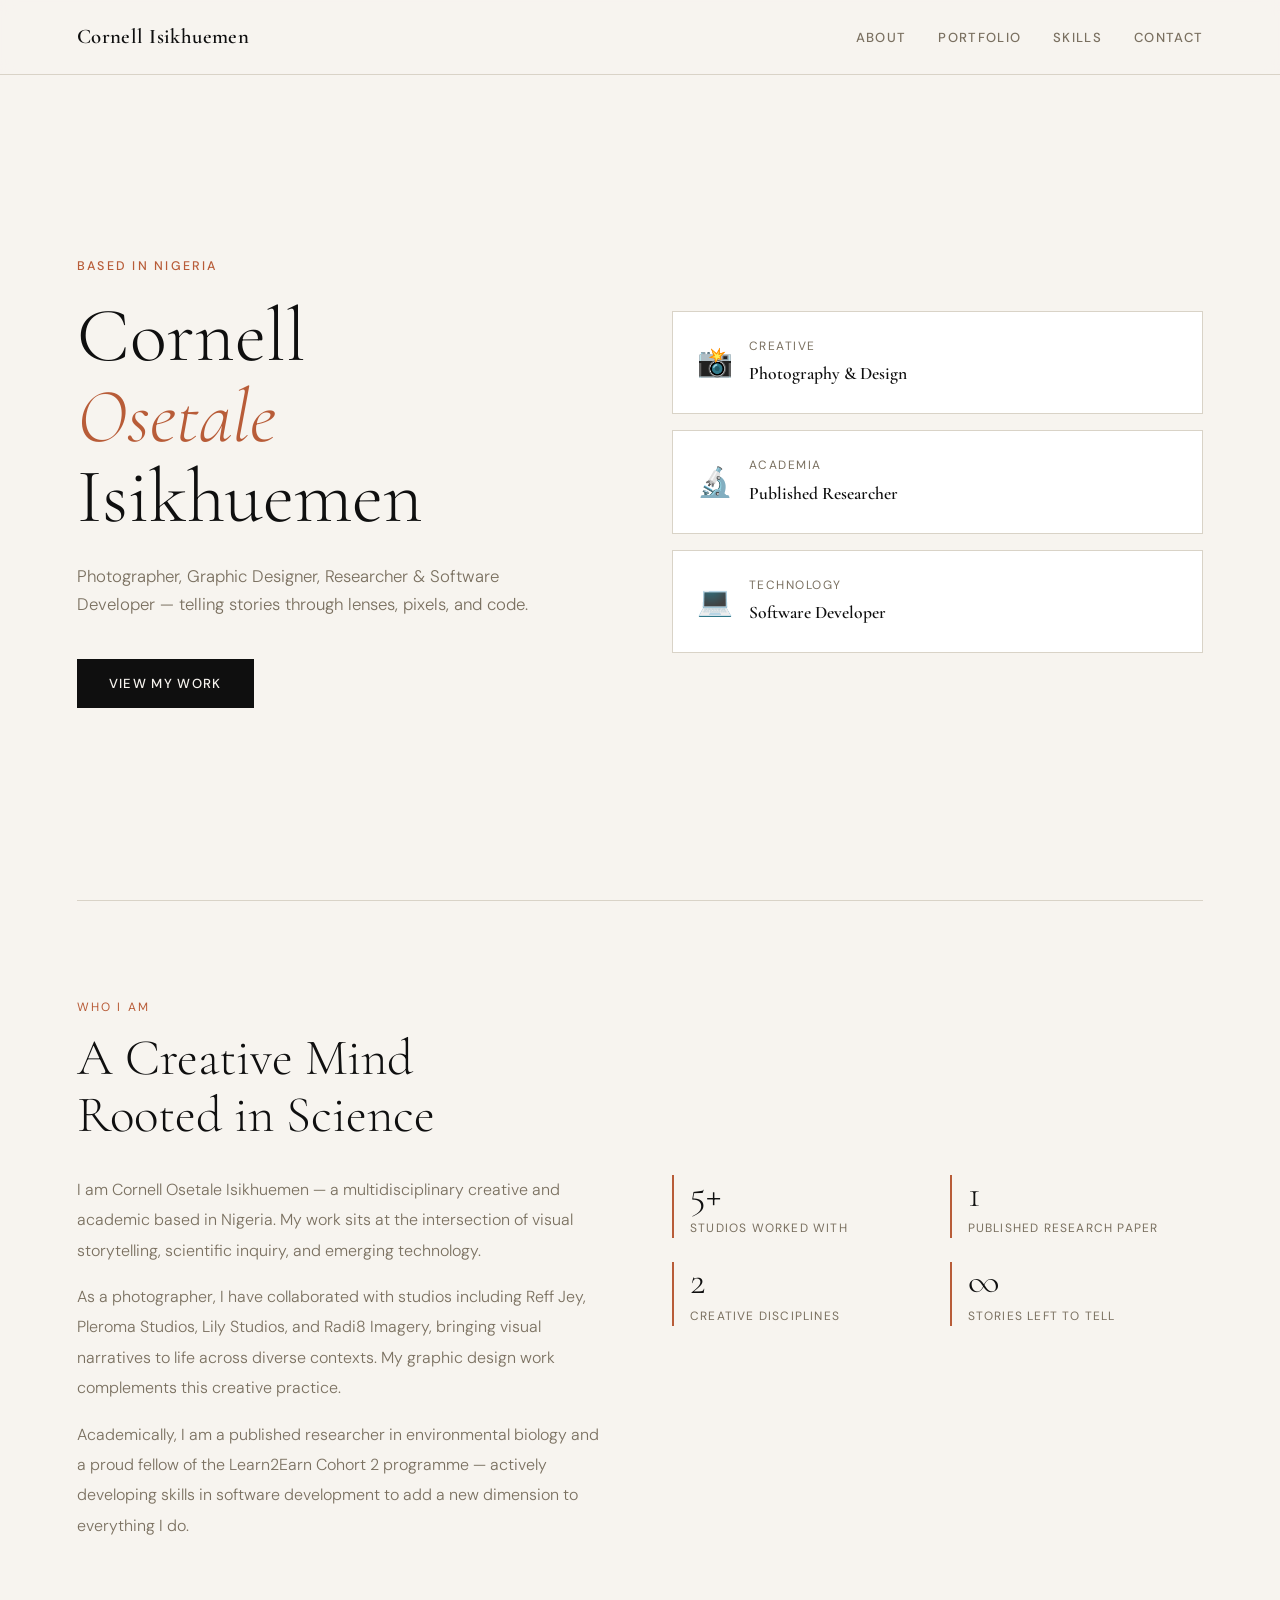
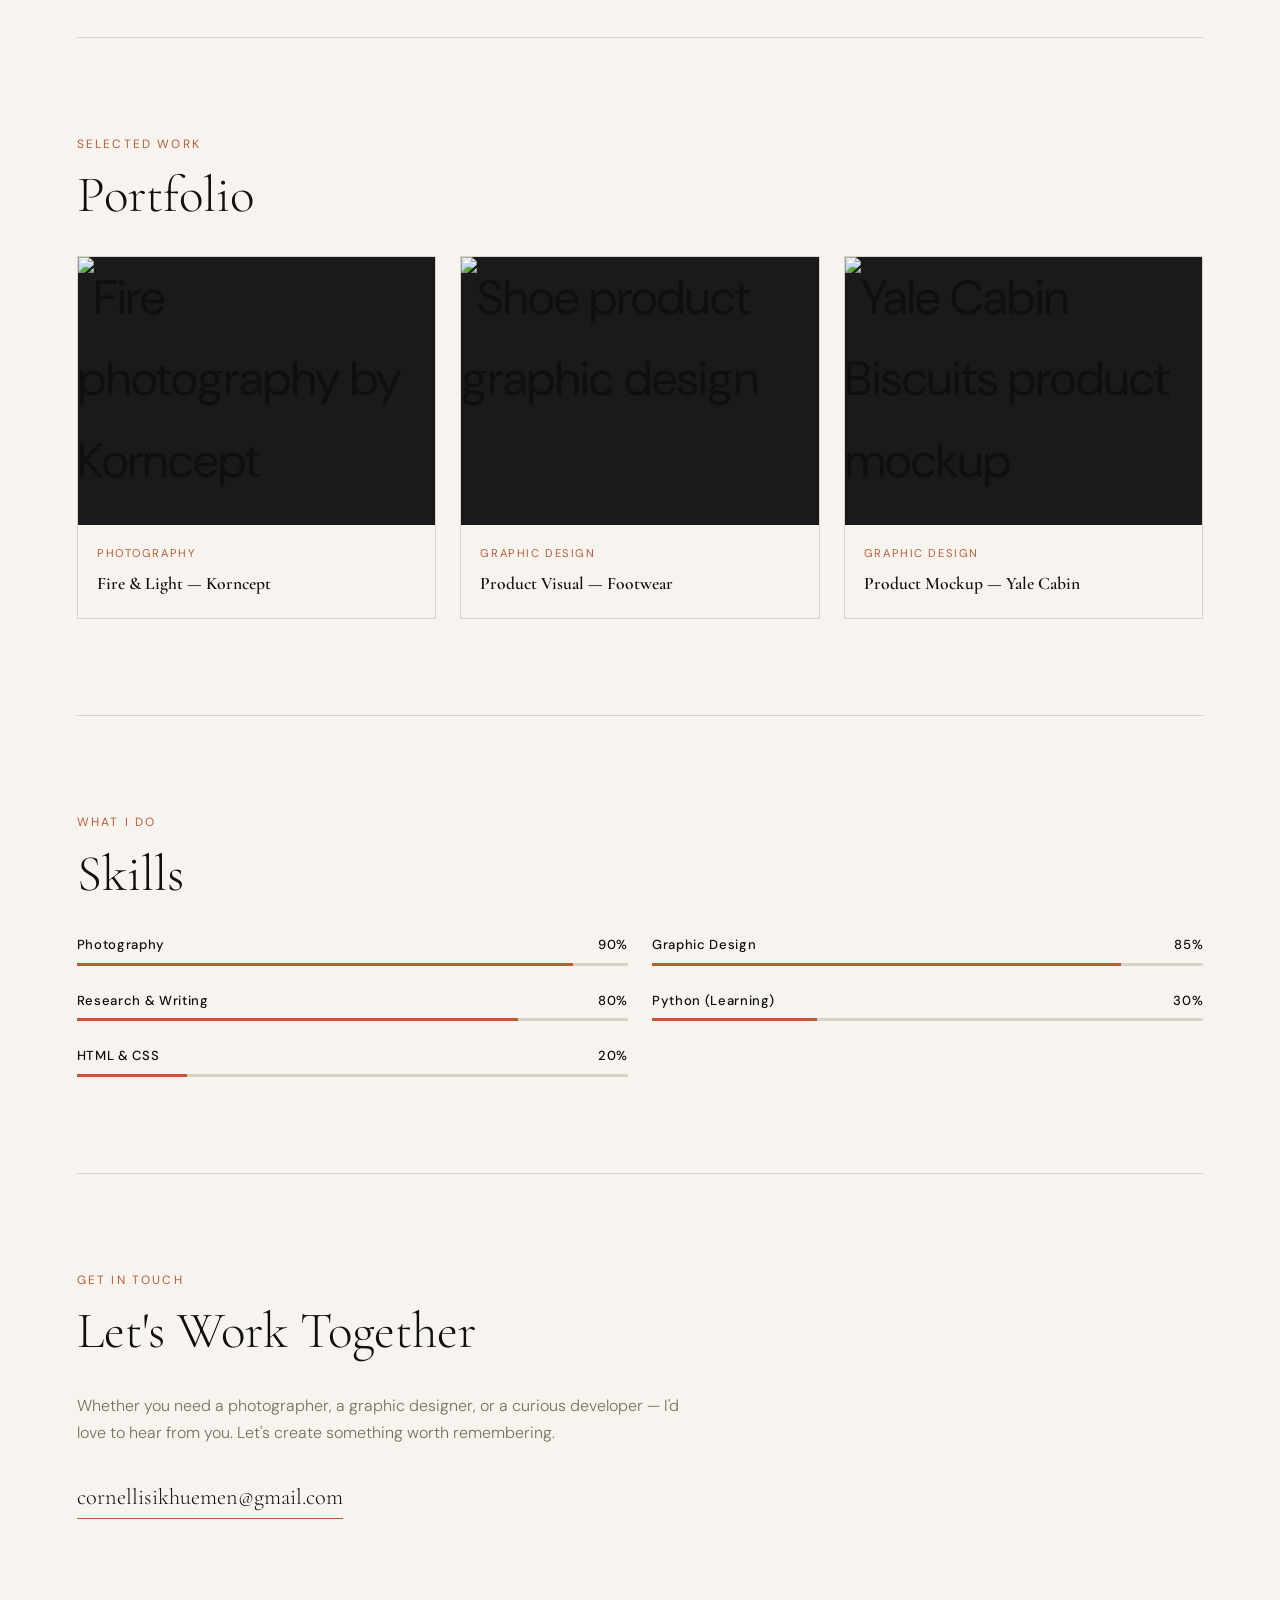
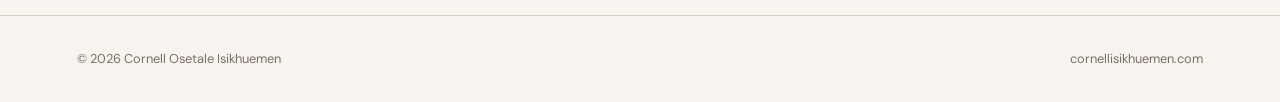
==== index.html @ 2d7fd6d2 "Version 1.0 Updated" ====
<!DOCTYPE html>
<html lang="en">
<head>
  <meta charset="UTF-8" />
  <meta name="viewport" content="width=device-width, initial-scale=1.0" />
  <meta name="description" content="Cornell Osetale Isikhuemen — Photographer, Graphic Designer, Researcher & Software Developer based in Nigeria." />
  <title>Cornell Isikhuemen</title>
  <link href="https://fonts.googleapis.com/css2?family=Cormorant+Garamond:ital,wght@0,300;0,400;0,600;1,300&family=DM+Sans:wght@300;400;500&display=swap" rel="stylesheet" />
  <style>
    /* ── TOKENS ── */
    :root {
      --ink:       #0f0f0f;
      --paper:     #f7f4ef;
      --accent:    #b85c38;
      --muted:     #7a7060;
      --rule:      #d9d3c7;
      --display:   'Cormorant Garamond', Georgia, serif;
      --body:      'DM Sans', system-ui, sans-serif;
    }

    *, *::before, *::after { box-sizing: border-box; margin: 0; padding: 0; }

    html { scroll-behavior: smooth; }

    body {
      background: var(--paper);
      color: var(--ink);
      font-family: var(--body);
      font-size: 16px;
      line-height: 1.7;
    }

    /* ── NAV ── */
    nav {
      position: fixed;
      top: 0; left: 0; right: 0;
      display: flex;
      justify-content: space-between;
      align-items: center;
      padding: 1.2rem 6vw;
      background: rgba(247,244,239,0.92);
      backdrop-filter: blur(8px);
      border-bottom: 1px solid var(--rule);
      z-index: 100;
    }

    .nav-logo {
      font-family: var(--display);
      font-size: 1.3rem;
      font-weight: 600;
      letter-spacing: 0.02em;
      color: var(--ink);
      text-decoration: none;
    }

    .nav-links {
      display: flex;
      gap: 2rem;
      list-style: none;
    }

    .nav-links a {
      font-size: 0.82rem;
      font-weight: 500;
      letter-spacing: 0.1em;
      text-transform: uppercase;
      color: var(--muted);
      text-decoration: none;
      transition: color 0.2s;
    }

    .nav-links a:hover { color: var(--accent); }

    /* ── HERO ── */
    .hero {
      min-height: 100vh;
      display: grid;
      grid-template-columns: 1fr 1fr;
      align-items: center;
      padding: 8rem 6vw 4rem;
      gap: 4rem;
    }

    .hero-text {}

    .hero-eyebrow {
      font-size: 0.78rem;
      font-weight: 500;
      letter-spacing: 0.18em;
      text-transform: uppercase;
      color: var(--accent);
      margin-bottom: 1.2rem;
    }

    .hero-name {
      font-family: var(--display);
      font-size: clamp(3rem, 6vw, 5.5rem);
      font-weight: 300;
      line-height: 1.05;
      margin-bottom: 1.5rem;
    }

    .hero-name em {
      font-style: italic;
      color: var(--accent);
    }

    .hero-tagline {
      font-size: 1.05rem;
      color: var(--muted);
      max-width: 42ch;
      margin-bottom: 2.5rem;
      font-weight: 300;
    }

    .hero-cta {
      display: inline-block;
      padding: 0.85rem 2rem;
      background: var(--ink);
      color: var(--paper);
      font-size: 0.82rem;
      font-weight: 500;
      letter-spacing: 0.1em;
      text-transform: uppercase;
      text-decoration: none;
      transition: background 0.2s;
    }

    .hero-cta:hover { background: var(--accent); }

    .hero-visual {
      display: flex;
      flex-direction: column;
      gap: 1rem;
    }

    .hero-card {
      background: white;
      border: 1px solid var(--rule);
      padding: 1.5rem;
      display: flex;
      align-items: center;
      gap: 1rem;
      transition: border-color 0.2s, transform 0.2s;
    }

    .hero-card:hover {
      border-color: var(--accent);
      transform: translateX(6px);
    }

    .hero-card-icon {
      font-size: 1.8rem;
      flex-shrink: 0;
    }

    .hero-card-label {
      font-size: 0.75rem;
      letter-spacing: 0.12em;
      text-transform: uppercase;
      color: var(--muted);
      margin-bottom: 0.2rem;
    }

    .hero-card-title {
      font-family: var(--display);
      font-size: 1.1rem;
      font-weight: 600;
    }

    /* ── DIVIDER ── */
    .divider {
      border: none;
      border-top: 1px solid var(--rule);
      margin: 0 6vw;
    }

    /* ── SECTIONS ── */
    section {
      padding: 6rem 6vw;
    }

    .section-eyebrow {
      font-size: 0.75rem;
      letter-spacing: 0.18em;
      text-transform: uppercase;
      color: var(--accent);
      margin-bottom: 0.8rem;
    }

    .section-title {
      font-family: var(--display);
      font-size: clamp(2rem, 4vw, 3.2rem);
      font-weight: 300;
      line-height: 1.1;
      margin-bottom: 2rem;
    }

    /* ── ABOUT ── */
    .about-grid {
      display: grid;
      grid-template-columns: 1fr 1fr;
      gap: 4rem;
      align-items: start;
    }

    .about-body {
      font-size: 1rem;
      color: var(--muted);
      font-weight: 300;
      line-height: 1.9;
    }

    .about-body p + p { margin-top: 1rem; }

    .about-stats {
      display: grid;
      grid-template-columns: 1fr 1fr;
      gap: 1.5rem;
    }

    .stat {
      border-left: 2px solid var(--accent);
      padding-left: 1rem;
    }

    .stat-number {
      font-family: var(--display);
      font-size: 2.4rem;
      font-weight: 300;
      line-height: 1;
      margin-bottom: 0.3rem;
    }

    .stat-label {
      font-size: 0.75rem;
      letter-spacing: 0.1em;
      text-transform: uppercase;
      color: var(--muted);
    }

    /* ── PORTFOLIO ── */
    .portfolio-grid {
      display: grid;
      grid-template-columns: repeat(3, 1fr);
      gap: 1.5rem;
      margin-top: 2rem;
    }

    .portfolio-card {
      border: 1px solid var(--rule);
      overflow: hidden;
      transition: border-color 0.2s;
    }

    .portfolio-card:hover { border-color: var(--accent); }

    .portfolio-thumb {
      width: 100%;
      aspect-ratio: 4/3;
      display: flex;
      align-items: center;
      justify-content: center;
      font-size: 3rem;
      background: #ede8e0;
    }

    .portfolio-info {
      padding: 1.2rem;
    }

    .portfolio-category {
      font-size: 0.7rem;
      letter-spacing: 0.14em;
      text-transform: uppercase;
      color: var(--accent);
      margin-bottom: 0.4rem;
    }

    .portfolio-title {
      font-family: var(--display);
      font-size: 1.1rem;
      font-weight: 600;
    }

    /* ── SKILLS ── */
    .skills-grid {
      display: grid;
      grid-template-columns: repeat(2, 1fr);
      gap: 1.5rem;
      margin-top: 2rem;
    }

    .skill-row {
      display: flex;
      flex-direction: column;
      gap: 0.4rem;
    }

    .skill-name {
      font-size: 0.82rem;
      font-weight: 500;
      letter-spacing: 0.05em;
      display: flex;
      justify-content: space-between;
    }

    .skill-bar {
      height: 3px;
      background: var(--rule);
      position: relative;
    }

    .skill-fill {
      position: absolute;
      top: 0; left: 0; bottom: 0;
      background: var(--accent);
      transition: width 1s ease;
    }

    /* ── CONTACT ── */
    .contact-inner {
      max-width: 56ch;
    }

    .contact-body {
      font-size: 1rem;
      color: var(--muted);
      font-weight: 300;
      margin-bottom: 2rem;
    }

    .contact-link {
      display: inline-block;
      font-family: var(--display);
      font-size: 1.4rem;
      font-weight: 300;
      color: var(--ink);
      text-decoration: none;
      border-bottom: 1px solid var(--accent);
      padding-bottom: 2px;
      transition: color 0.2s;
    }

    .contact-link:hover { color: var(--accent); }

    /* ── FOOTER ── */
    footer {
      border-top: 1px solid var(--rule);
      padding: 2rem 6vw;
      display: flex;
      justify-content: space-between;
      align-items: center;
      font-size: 0.8rem;
      color: var(--muted);
    }

    /* ── RESPONSIVE ── */
    @media (max-width: 768px) {
      .hero { grid-template-columns: 1fr; padding-top: 7rem; }
      .about-grid { grid-template-columns: 1fr; }
      .portfolio-grid { grid-template-columns: 1fr 1fr; }
      .skills-grid { grid-template-columns: 1fr; }
      .nav-links { display: none; }
      footer { flex-direction: column; gap: 0.5rem; text-align: center; }
    }

    @media (max-width: 480px) {
      .portfolio-grid { grid-template-columns: 1fr; }
      .about-stats { grid-template-columns: 1fr 1fr; }
    }

    /* ── ANIMATIONS ── */
    @media (prefers-reduced-motion: no-preference) {
      .hero-text, .hero-visual { animation: fadeUp 0.7s ease both; }
      .hero-visual { animation-delay: 0.15s; }
      @keyframes fadeUp {
        from { opacity: 0; transform: translateY(24px); }
        to   { opacity: 1; transform: translateY(0); }
      }
    }
  </style>
</head>
<body>

  <!-- NAV -->
  <nav>
    <a href="#" class="nav-logo">Cornell Isikhuemen</a>
    <ul class="nav-links">
      <li><a href="#about">About</a></li>
      <li><a href="#portfolio">Portfolio</a></li>
      <li><a href="#skills">Skills</a></li>
      <li><a href="#contact">Contact</a></li>
    </ul>
  </nav>

  <!-- HERO -->
  <section class="hero">
    <div class="hero-text">
      <p class="hero-eyebrow">Based in Nigeria</p>
      <h1 class="hero-name">Cornell<br/><em>Osetale</em><br/>Isikhuemen</h1>
      <p class="hero-tagline">Photographer, Graphic Designer, Researcher & Software Developer — telling stories through lenses, pixels, and code.</p>
      <a href="#portfolio" class="hero-cta">View My Work</a>
    </div>
    <div class="hero-visual">
      <div class="hero-card">
        <div class="hero-card-icon">📸</div>
        <div>
          <div class="hero-card-label">Creative</div>
          <div class="hero-card-title">Photography & Design</div>
        </div>
      </div>
      <div class="hero-card">
        <div class="hero-card-icon">🔬</div>
        <div>
          <div class="hero-card-label">Academia</div>
          <div class="hero-card-title">Published Researcher</div>
        </div>
      </div>
      <div class="hero-card">
        <div class="hero-card-icon">💻</div>
        <div>
          <div class="hero-card-label">Technology</div>
          <div class="hero-card-title">Software Developer</div>
        </div>
      </div>
    </div>
  </section>

  <hr class="divider" />

  <!-- ABOUT -->
  <section id="about">
    <p class="section-eyebrow">Who I Am</p>
    <h2 class="section-title">A Creative Mind<br/>Rooted in Science</h2>
    <div class="about-grid">
      <div class="about-body">
        <p>I am Cornell Osetale Isikhuemen — a multidisciplinary creative and academic based in Nigeria. My work sits at the intersection of visual storytelling, scientific inquiry, and emerging technology.</p>
        <p>As a photographer, I have collaborated with studios including Reff Jey, Pleroma Studios, Lily Studios, and Radi8 Imagery, bringing visual narratives to life across diverse contexts. My graphic design work complements this creative practice.</p>
        <p>Academically, I am a published researcher in environmental biology and a proud fellow of the Learn2Earn Cohort 2 programme — actively developing skills in software development to add a new dimension to everything I do.</p>
      </div>
      <div class="about-stats">
        <div class="stat">
          <div class="stat-number">5+</div>
          <div class="stat-label">Studios Worked With</div>
        </div>
        <div class="stat">
          <div class="stat-number">1</div>
          <div class="stat-label">Published Research Paper</div>
        </div>
        <div class="stat">
          <div class="stat-number">2</div>
          <div class="stat-label">Creative Disciplines</div>
        </div>
        <div class="stat">
          <div class="stat-number">∞</div>
          <div class="stat-label">Stories Left to Tell</div>
        </div>
      </div>
    </div>
  </section>

  <hr class="divider" />

  <!-- PORTFOLIO -->
  <section id="portfolio">
    <p class="section-eyebrow">Selected Work</p>
    <h2 class="section-title">Portfolio</h2>
    <div class="portfolio-grid">
      <div class="portfolio-card">
        <div class="portfolio-thumb" style="background:#1a1a1a;">
          <img src="images/fire.jpg" alt="Fire photography by Korncept" style="width:100%;height:100%;object-fit:cover;display:block;" />
        </div>
        <div class="portfolio-info">
          <div class="portfolio-category">Photography</div>
          <div class="portfolio-title">Fire & Light — Korncept</div>
        </div>
      </div>
      <div class="portfolio-card">
        <div class="portfolio-thumb" style="background:#1a1a1a;">
          <img src="images/shoe.jpg" alt="Shoe product graphic design" style="width:100%;height:100%;object-fit:cover;display:block;" />
        </div>
        <div class="portfolio-info">
          <div class="portfolio-category">Graphic Design</div>
          <div class="portfolio-title">Product Visual — Footwear</div>
        </div>
      </div>
      <div class="portfolio-card">
        <div class="portfolio-thumb" style="background:#1a1a1a;">
          <img src="images/biscuit.jpg" alt="Yale Cabin Biscuits product mockup" style="width:100%;height:100%;object-fit:cover;display:block;" />
        </div>
        <div class="portfolio-info">
          <div class="portfolio-category">Graphic Design</div>
          <div class="portfolio-title">Product Mockup — Yale Cabin</div>
        </div>
      </div>
    </div>
  </section>

  <hr class="divider" />

  <!-- SKILLS -->
  <section id="skills">
    <p class="section-eyebrow">What I Do</p>
    <h2 class="section-title">Skills</h2>
    <div class="skills-grid">
      <div class="skill-row">
        <span class="skill-name"><span>Photography</span><span>90%</span></span>
        <div class="skill-bar"><div class="skill-fill" style="width:90%"></div></div>
      </div>
      <div class="skill-row">
        <span class="skill-name"><span>Graphic Design</span><span>85%</span></span>
        <div class="skill-bar"><div class="skill-fill" style="width:85%"></div></div>
      </div>
      <div class="skill-row">
        <span class="skill-name"><span>Research & Writing</span><span>80%</span></span>
        <div class="skill-bar"><div class="skill-fill" style="width:80%"></div></div>
      </div>
      <div class="skill-row">
        <span class="skill-name"><span>Python (Learning)</span><span>30%</span></span>
        <div class="skill-bar"><div class="skill-fill" style="width:30%"></div></div>
      </div>
      <div class="skill-row">
        <span class="skill-name"><span>HTML & CSS</span><span>20%</span></span>
        <div class="skill-bar"><div class="skill-fill" style="width:20%"></div></div>
      </div>
    </div>
  </section>

  <hr class="divider" />

  <!-- CONTACT -->
  <section id="contact">
    <p class="section-eyebrow">Get In Touch</p>
    <h2 class="section-title">Let's Work Together</h2>
    <div class="contact-inner">
      <p class="contact-body">Whether you need a photographer, a graphic designer, or a curious developer — I'd love to hear from you. Let's create something worth remembering.</p>
      <a href="mailto:cornellisikhuemen@gmail.com" class="contact-link">cornellisikhuemen@gmail.com</a>
    </div>
  </section>

  <!-- FOOTER -->
  <footer>
    <span>© 2026 Cornell Osetale Isikhuemen</span>
    <span>cornellisikhuemen.com</span>
  </footer>

</body>
</html>
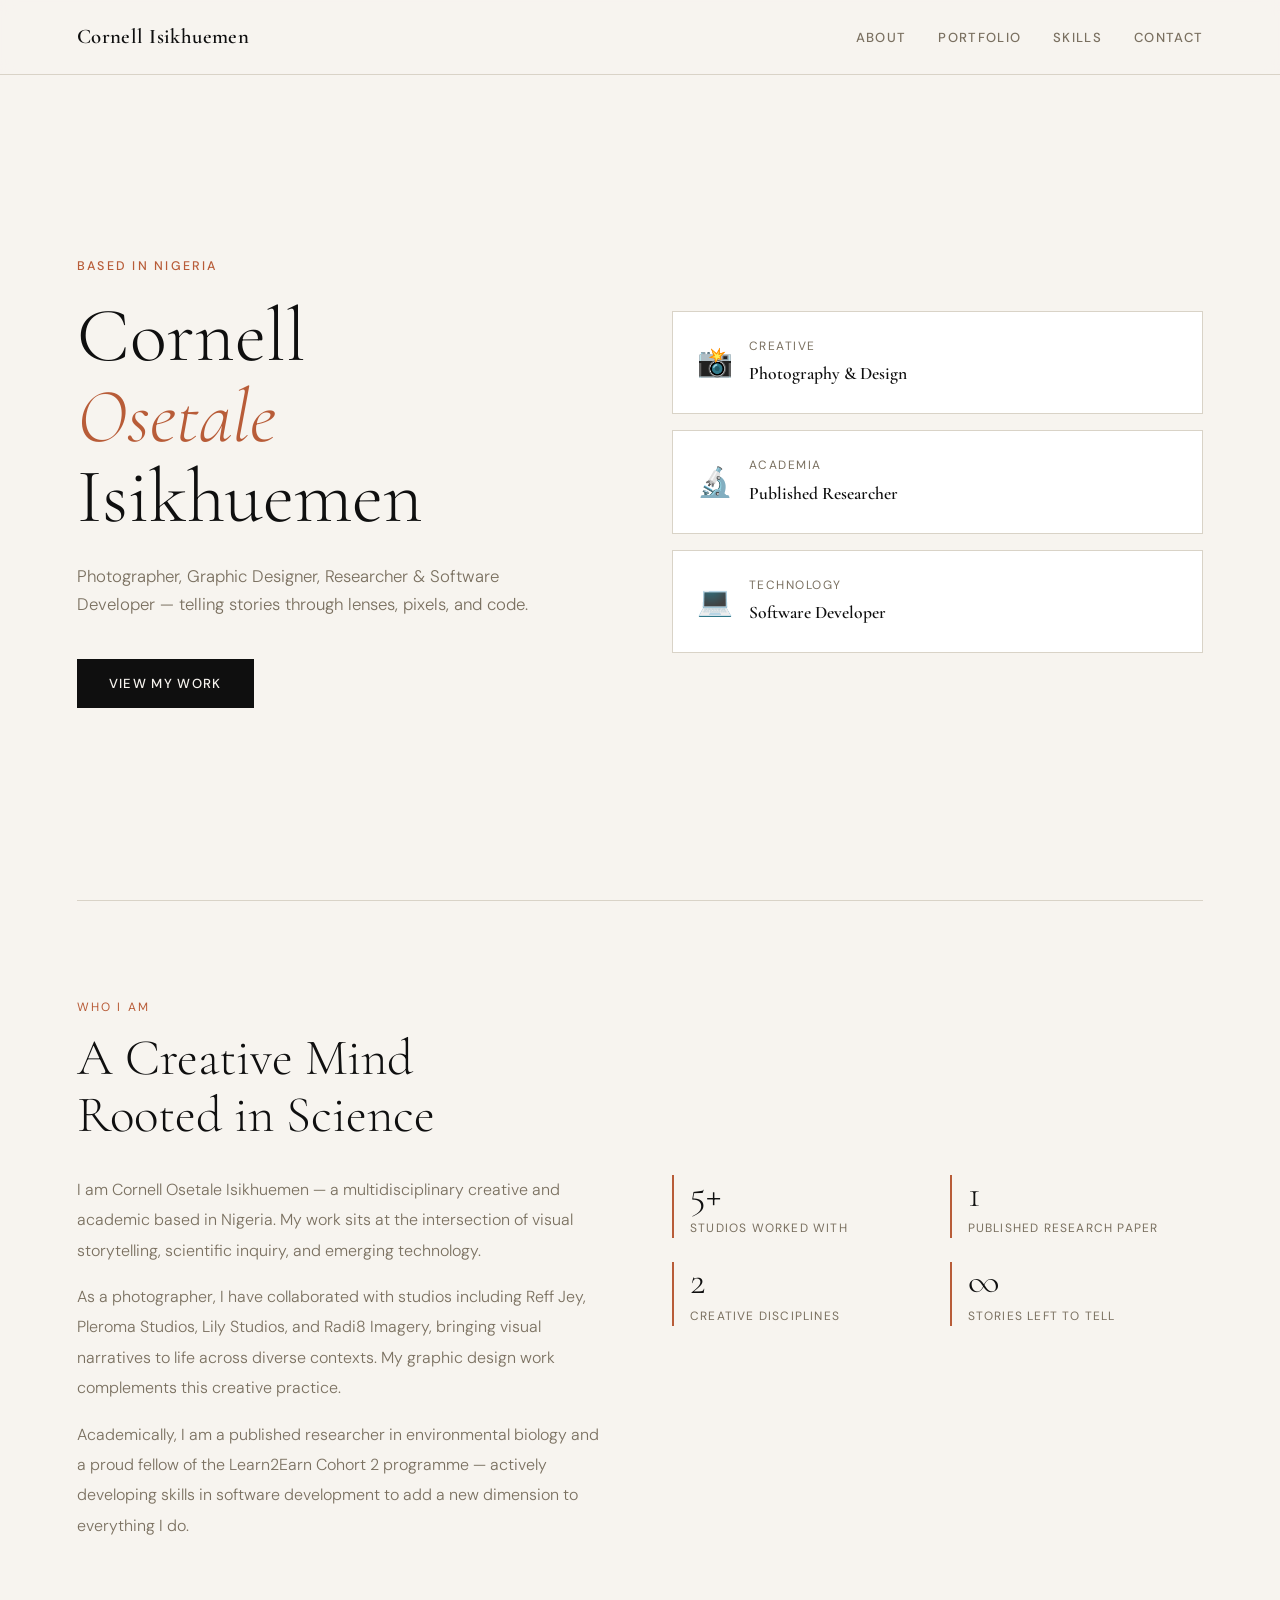
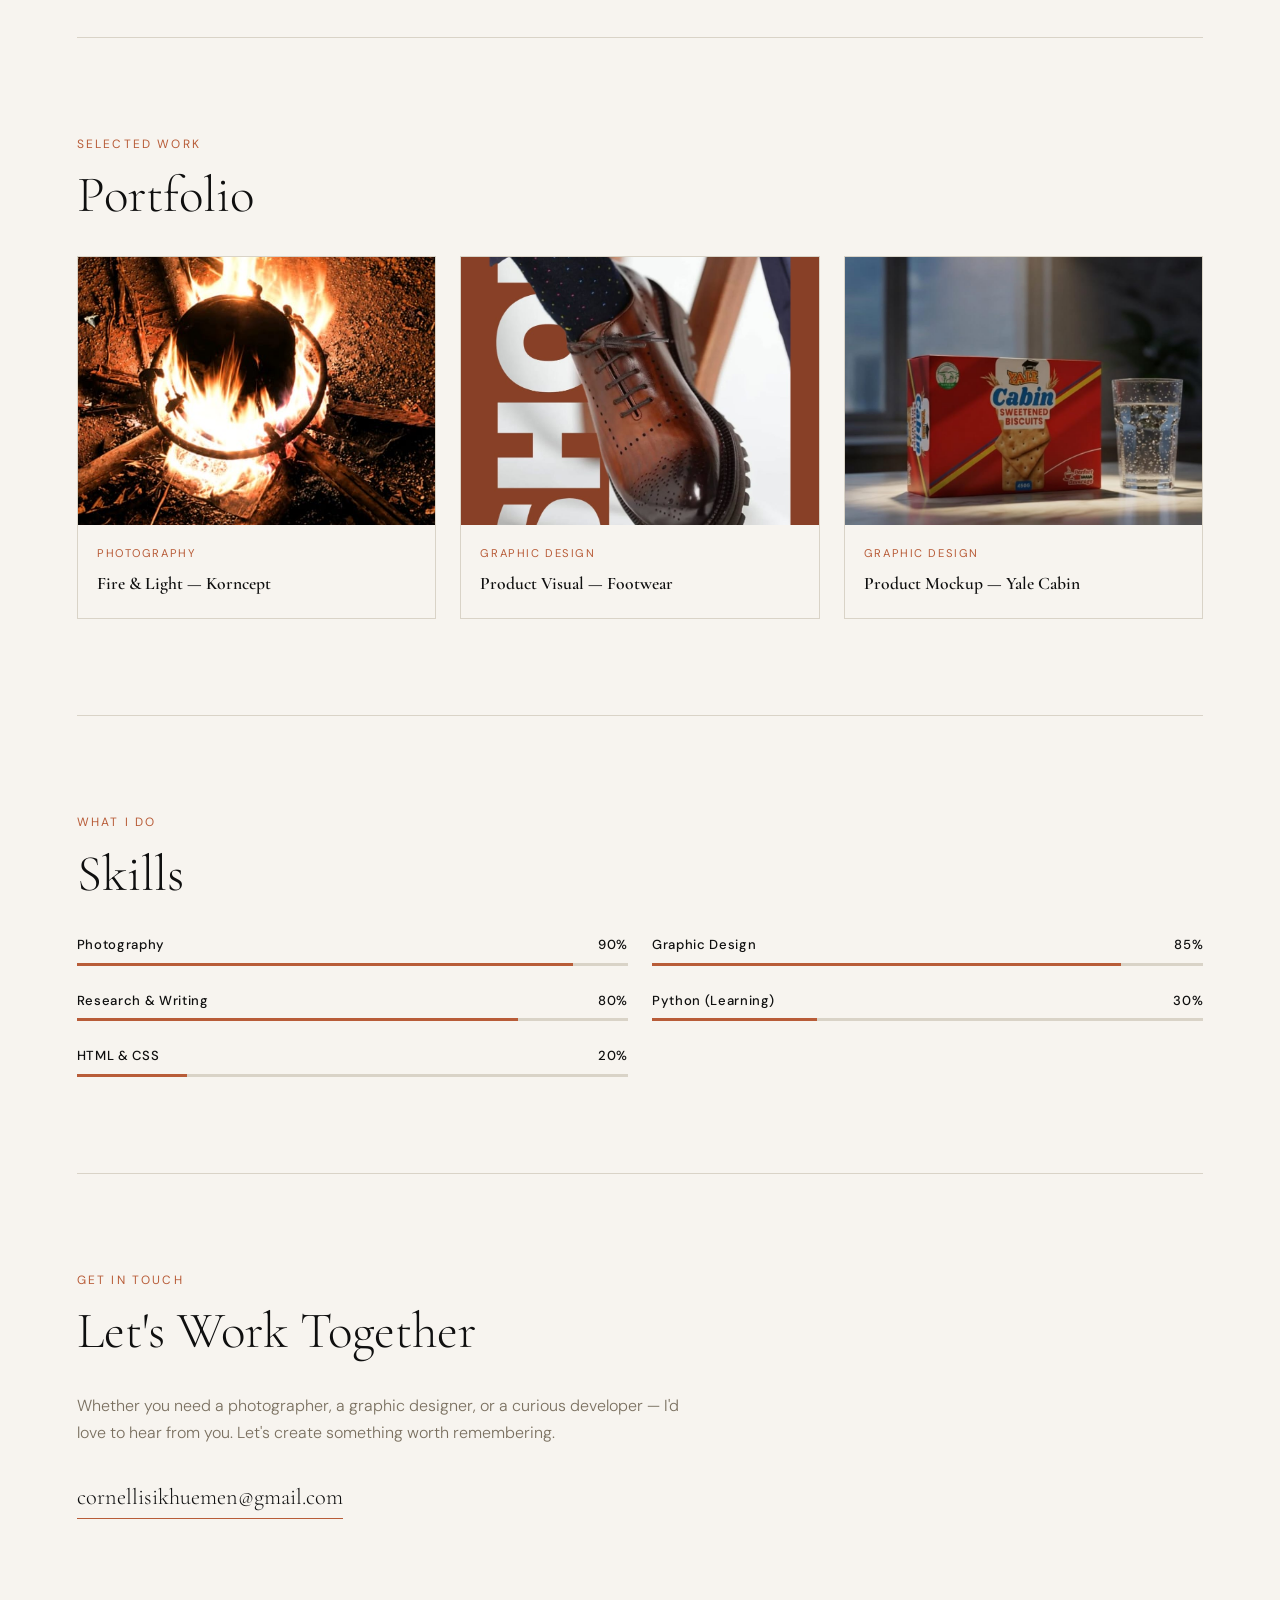
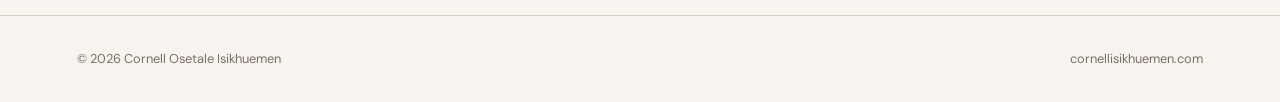
==== commit 42fabba9: "Rename index (1).html to index.html" ====
--- a/index.html
+++ b/index.html
@@ -3,8 +3,54 @@
 <head>
   <meta charset="UTF-8" />
   <meta name="viewport" content="width=device-width, initial-scale=1.0" />
-  <meta name="description" content="Cornell Osetale Isikhuemen — Photographer, Graphic Designer, Researcher & Software Developer based in Nigeria." />
-  <title>Cornell Isikhuemen</title>
+
+  <!-- ── PRIMARY SEO ── -->
+  <title>Cornell Osetale Isikhuemen | Photographer, Graphic Designer & Researcher in Nigeria</title>
+  <meta name="description" content="Cornell Osetale Isikhuemen (Korncept) is a professional photographer, graphic designer, environmental biology researcher, and software developer based in Nigeria. Worked with Reff Jey, Pleroma Studios, Lily Studios, and Radi8 Imagery." />
+  <meta name="keywords" content="Cornell Isikhuemen, Cornell Osetale Isikhuemen, Korncept, photographer Nigeria, graphic designer Nigeria, environmental biology researcher Nigeria, Learn2Earn fellow, Korncept photography, product design Nigeria" />
+  <meta name="author" content="Cornell Osetale Isikhuemen" />
+  <link rel="canonical" href="https://korncept.github.io/" />
+
+  <!-- ── OPEN GRAPH (WhatsApp, Facebook, LinkedIn previews) ── -->
+  <meta property="og:type" content="website" />
+  <meta property="og:url" content="https://korncept.github.io/" />
+  <meta property="og:title" content="Cornell Osetale Isikhuemen | Photographer & Designer in Nigeria" />
+  <meta property="og:description" content="Professional photographer, graphic designer, researcher and developer based in Nigeria. View my portfolio and get in touch." />
+  <meta property="og:image" content="https://korncept.github.io/images/fire.jpg" />
+
+  <!-- ── TWITTER CARD ── -->
+  <meta name="twitter:card" content="summary_large_image" />
+  <meta name="twitter:title" content="Cornell Osetale Isikhuemen | Photographer & Designer" />
+  <meta name="twitter:description" content="Professional photographer, graphic designer, researcher and developer based in Nigeria." />
+  <meta name="twitter:image" content="https://korncept.github.io/images/fire.jpg" />
+
+  <!-- ── STRUCTURED DATA (Google Rich Results) ── -->
+  <script type="application/ld+json">
+  {
+    "@context": "https://schema.org",
+    "@type": "Person",
+    "name": "Cornell Osetale Isikhuemen",
+    "alternateName": "Korncept",
+    "url": "https://korncept.github.io/",
+    "email": "cornellisikhuemen@gmail.com",
+    "jobTitle": "Photographer, Graphic Designer & Researcher",
+    "worksFor": {
+      "@type": "Organization",
+      "name": "Learn2Earn Fellowship"
+    },
+    "alumniOf": {
+      "@type": "CollegeOrUniversity",
+      "name": "University of Benin, Nigeria"
+    },
+    "address": {
+      "@type": "PostalAddress",
+      "addressCountry": "NG"
+    },
+    "sameAs": [
+      "https://korncept.github.io"
+    ]
+  }
+  </script>
   <link href="https://fonts.googleapis.com/css2?family=Cormorant+Garamond:ital,wght@0,300;0,400;0,600;1,300&family=DM+Sans:wght@300;400;500&display=swap" rel="stylesheet" />
   <style>
     /* ── TOKENS ── */
@@ -469,7 +515,7 @@
     <div class="portfolio-grid">
       <div class="portfolio-card">
         <div class="portfolio-thumb" style="background:#1a1a1a;">
-          <img src="images/fire.jpg" alt="Fire photography by Korncept" style="width:100%;height:100%;object-fit:cover;display:block;" />
+          <img src="images/fire.jpg" alt="Fire and light photography by Cornell Isikhuemen (Korncept), Nigeria" style="width:100%;height:100%;object-fit:cover;display:block;" />
         </div>
         <div class="portfolio-info">
           <div class="portfolio-category">Photography</div>
@@ -478,7 +524,7 @@
       </div>
       <div class="portfolio-card">
         <div class="portfolio-thumb" style="background:#1a1a1a;">
-          <img src="images/shoe.jpg" alt="Shoe product graphic design" style="width:100%;height:100%;object-fit:cover;display:block;" />
+          <img src="images/shoe.jpg" alt="Footwear product graphic design by Cornell Osetale Isikhuemen, graphic designer Nigeria" style="width:100%;height:100%;object-fit:cover;display:block;" />
         </div>
         <div class="portfolio-info">
           <div class="portfolio-category">Graphic Design</div>
@@ -487,7 +533,7 @@
       </div>
       <div class="portfolio-card">
         <div class="portfolio-thumb" style="background:#1a1a1a;">
-          <img src="images/biscuit.jpg" alt="Yale Cabin Biscuits product mockup" style="width:100%;height:100%;object-fit:cover;display:block;" />
+          <img src="images/biscuit.jpg" alt="Yale Cabin Sweetened Biscuits product mockup design by Cornell Isikhuemen, graphic designer Nigeria" style="width:100%;height:100%;object-fit:cover;display:block;" />
         </div>
         <div class="portfolio-info">
           <div class="portfolio-category">Graphic Design</div>
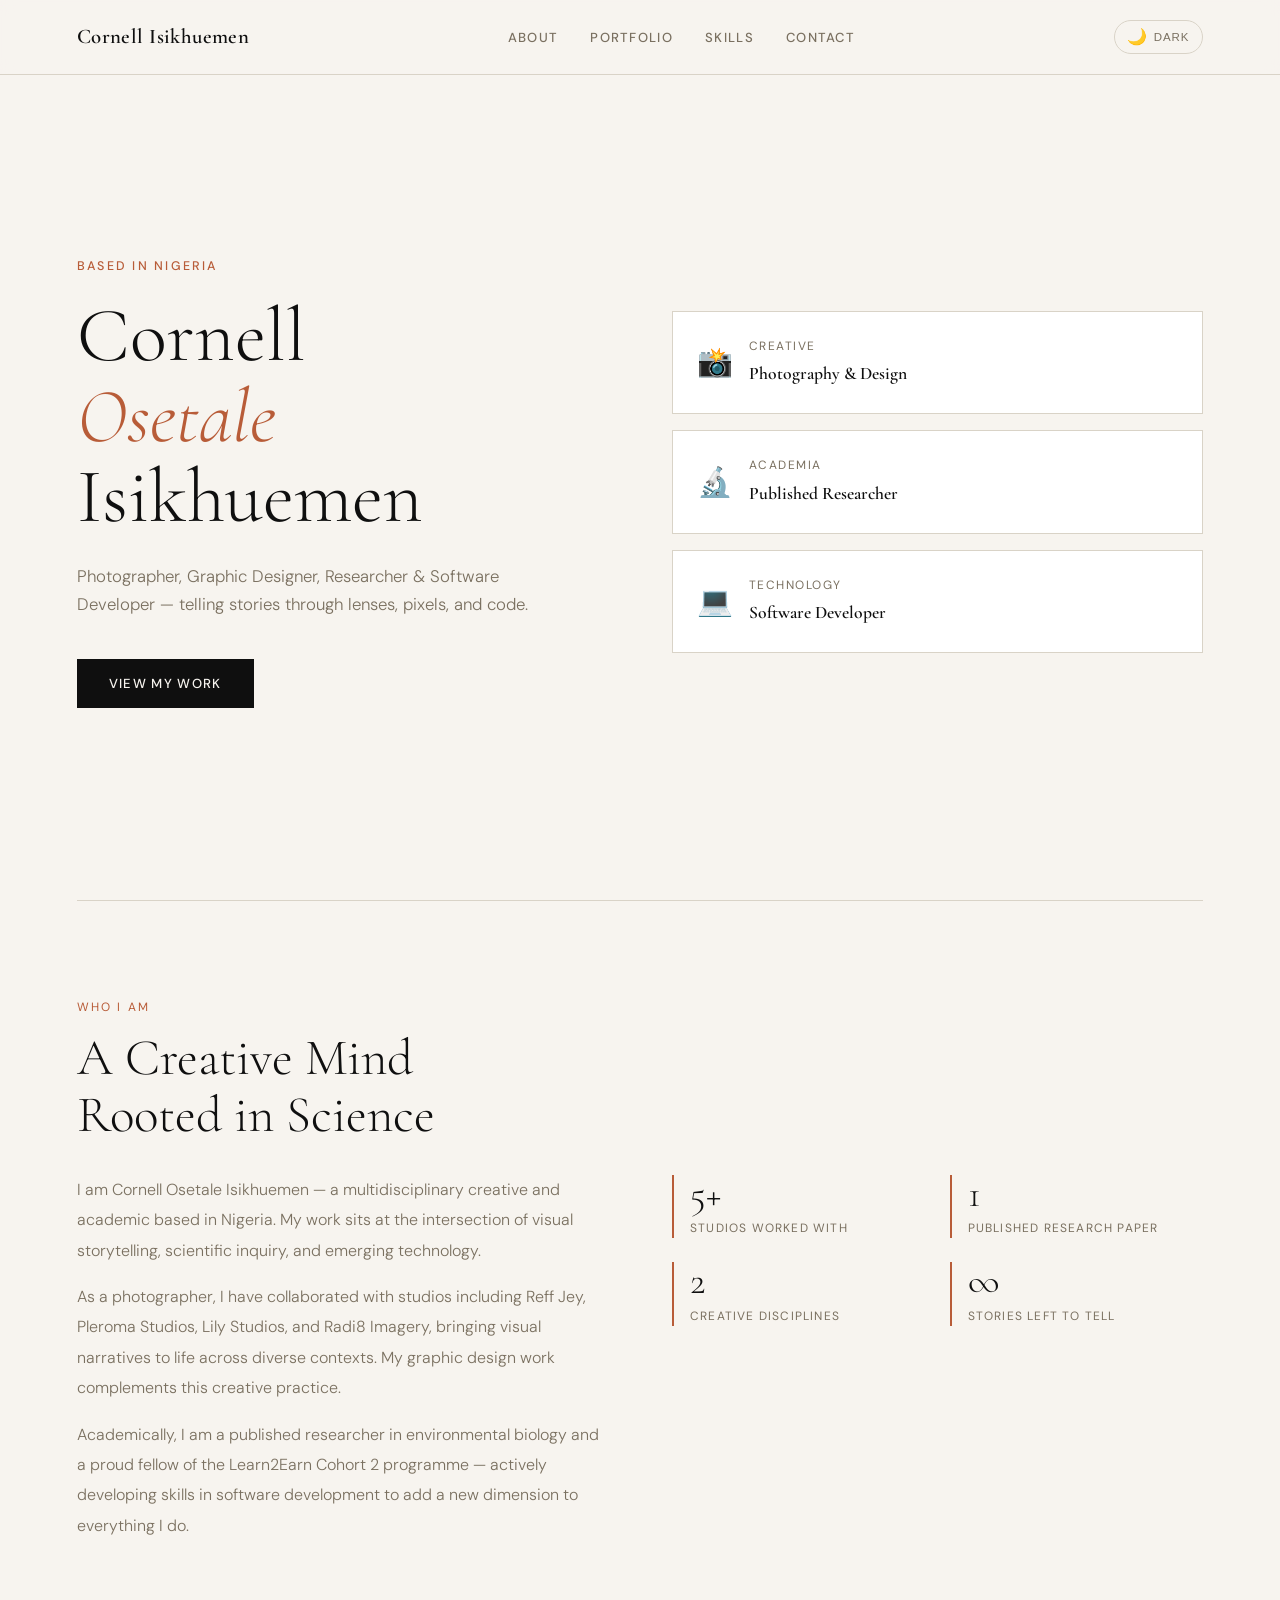
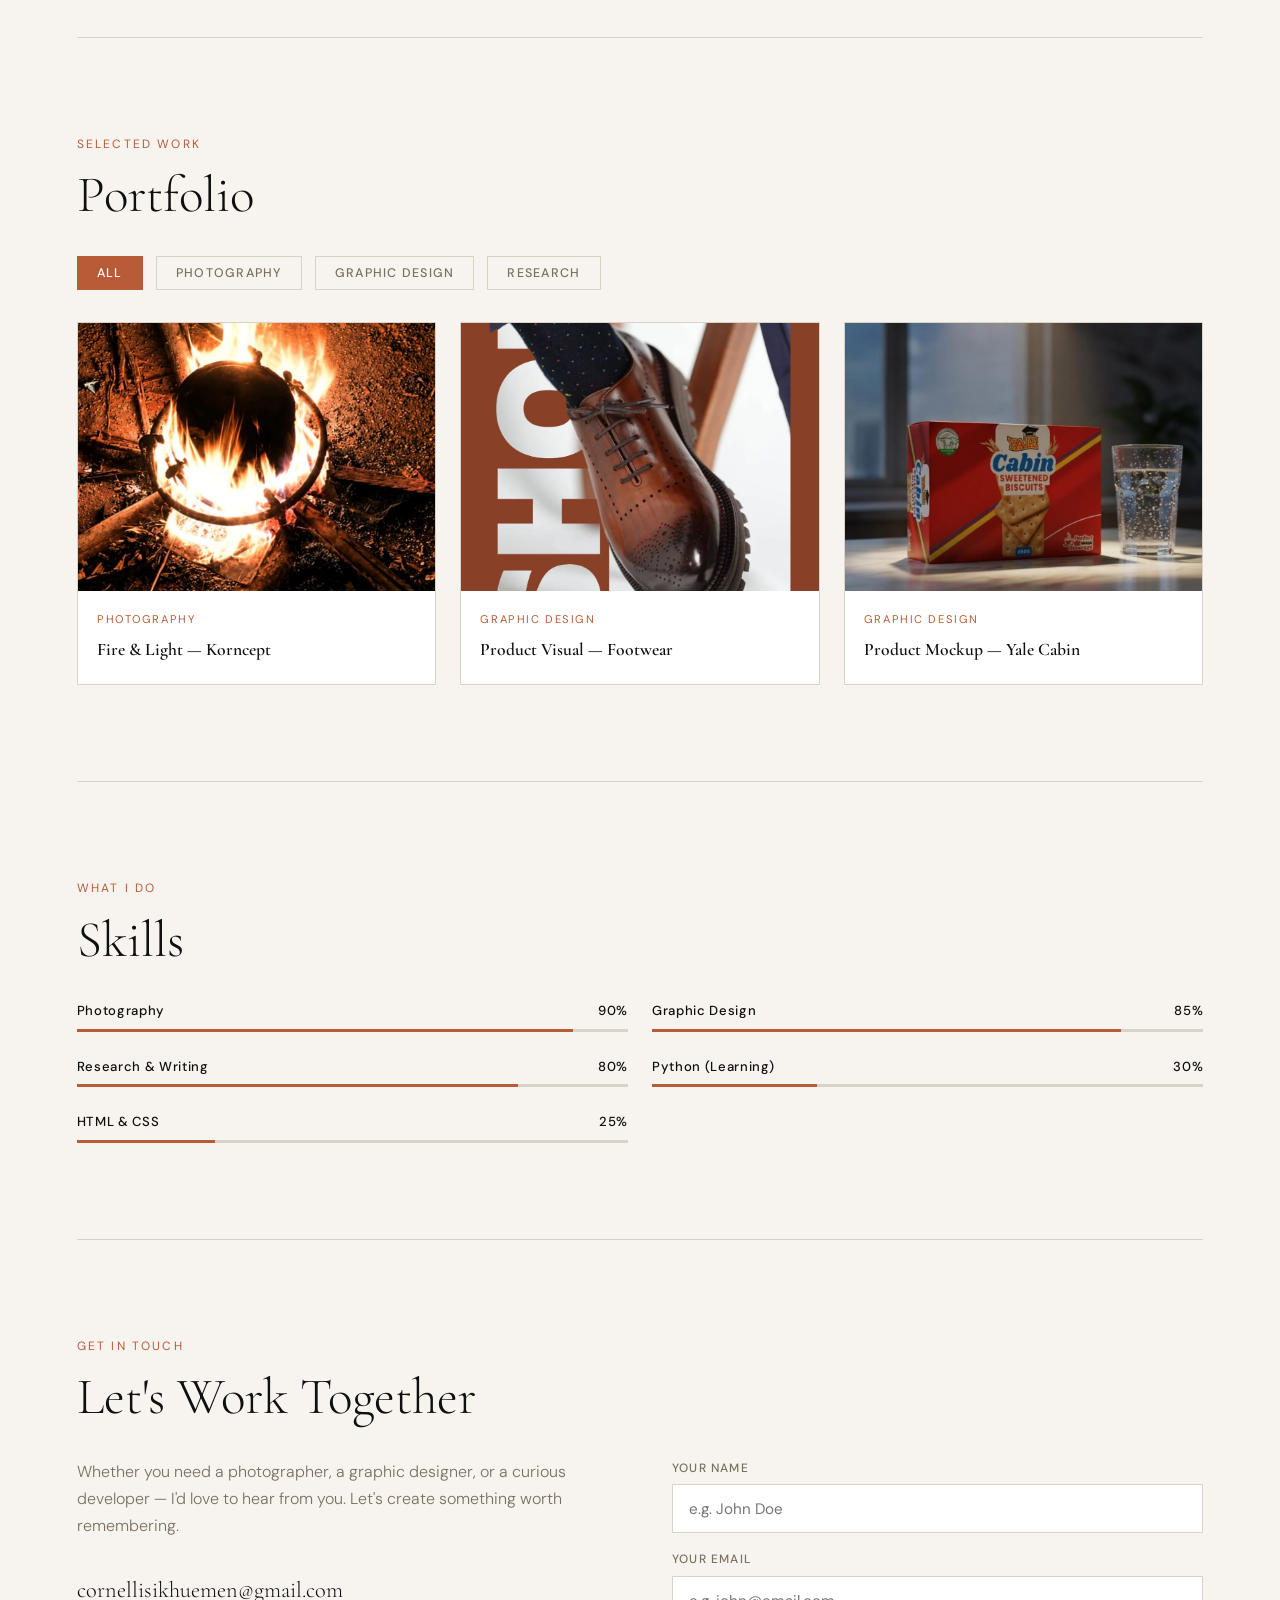
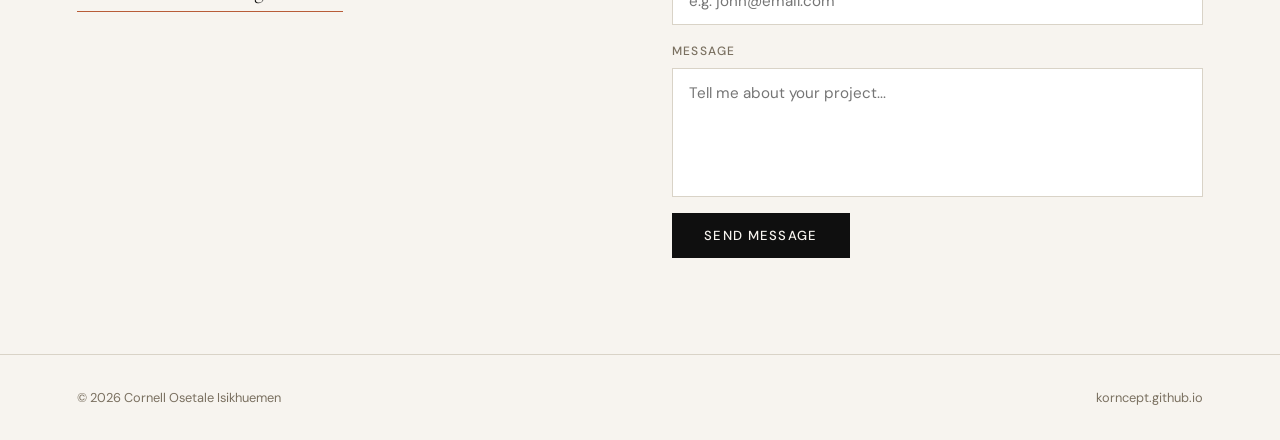
==== commit 43075d9e: "Update HTML & CSS file with dark mode." ====
--- a/index.html
+++ b/index.html
@@ -1,5 +1,5 @@
 <!DOCTYPE html>
-<html lang="en">
+<html lang="en" data-theme="light">
 <head>
   <meta charset="UTF-8" />
   <meta name="viewport" content="width=device-width, initial-scale=1.0" />
@@ -11,7 +11,7 @@
   <meta name="author" content="Cornell Osetale Isikhuemen" />
   <link rel="canonical" href="https://korncept.github.io/" />
 
-  <!-- ── OPEN GRAPH (WhatsApp, Facebook, LinkedIn previews) ── -->
+  <!-- ── OPEN GRAPH ── -->
   <meta property="og:type" content="website" />
   <meta property="og:url" content="https://korncept.github.io/" />
   <meta property="og:title" content="Cornell Osetale Isikhuemen | Photographer & Designer in Nigeria" />
@@ -24,7 +24,7 @@
   <meta name="twitter:description" content="Professional photographer, graphic designer, researcher and developer based in Nigeria." />
   <meta name="twitter:image" content="https://korncept.github.io/images/fire.jpg" />
 
-  <!-- ── STRUCTURED DATA (Google Rich Results) ── -->
+  <!-- ── STRUCTURED DATA ── -->
   <script type="application/ld+json">
   {
     "@context": "https://schema.org",
@@ -34,38 +34,41 @@
     "url": "https://korncept.github.io/",
     "email": "cornellisikhuemen@gmail.com",
     "jobTitle": "Photographer, Graphic Designer & Researcher",
-    "worksFor": {
-      "@type": "Organization",
-      "name": "Learn2Earn Fellowship"
-    },
-    "alumniOf": {
-      "@type": "CollegeOrUniversity",
-      "name": "University of Benin, Nigeria"
-    },
-    "address": {
-      "@type": "PostalAddress",
-      "addressCountry": "NG"
-    },
-    "sameAs": [
-      "https://korncept.github.io"
-    ]
+    "worksFor": { "@type": "Organization", "name": "Learn2Earn Fellowship" },
+    "alumniOf": { "@type": "CollegeOrUniversity", "name": "University of Benin, Nigeria" },
+    "address": { "@type": "PostalAddress", "addressCountry": "NG" },
+    "sameAs": ["https://korncept.github.io"]
   }
   </script>
+
   <link href="https://fonts.googleapis.com/css2?family=Cormorant+Garamond:ital,wght@0,300;0,400;0,600;1,300&family=DM+Sans:wght@300;400;500&display=swap" rel="stylesheet" />
+
   <style>
-    /* ── TOKENS ── */
+    /* ── LIGHT THEME (default) ── */
     :root {
-      --ink:       #0f0f0f;
-      --paper:     #f7f4ef;
-      --accent:    #b85c38;
-      --muted:     #7a7060;
-      --rule:      #d9d3c7;
-      --display:   'Cormorant Garamond', Georgia, serif;
-      --body:      'DM Sans', system-ui, sans-serif;
+      --ink:        #0f0f0f;
+      --paper:      #f7f4ef;
+      --accent:     #b85c38;
+      --muted:      #7a7060;
+      --rule:       #d9d3c7;
+      --card-bg:    #ffffff;
+      --nav-bg:     rgba(247,244,239,0.92);
+      --display:    'Cormorant Garamond', Georgia, serif;
+      --body:       'DM Sans', system-ui, sans-serif;
+    }
+
+    /* ── DARK THEME ── */
+    [data-theme="dark"] {
+      --ink:        #f0ece4;
+      --paper:      #0f0f0f;
+      --accent:     #d4764e;
+      --muted:      #9a9080;
+      --rule:       #2a2a2a;
+      --card-bg:    #1a1a1a;
+      --nav-bg:     rgba(15,15,15,0.92);
     }
 
     *, *::before, *::after { box-sizing: border-box; margin: 0; padding: 0; }
-
     html { scroll-behavior: smooth; }
 
     body {
@@ -74,6 +77,7 @@
       font-family: var(--body);
       font-size: 16px;
       line-height: 1.7;
+      transition: background 0.3s, color 0.3s;
     }
 
     /* ── NAV ── */
@@ -84,11 +88,14 @@
       justify-content: space-between;
       align-items: center;
       padding: 1.2rem 6vw;
-      background: rgba(247,244,239,0.92);
+      background: var(--nav-bg);
       backdrop-filter: blur(8px);
       border-bottom: 1px solid var(--rule);
       z-index: 100;
-    }
+      transition: background 0.3s;
+    }
+
+    .nav-left { display: flex; align-items: center; gap: 1rem; }
 
     .nav-logo {
       font-family: var(--display);
@@ -116,6 +123,84 @@
     }
 
     .nav-links a:hover { color: var(--accent); }
+
+    .nav-right { display: flex; align-items: center; gap: 1rem; }
+
+    /* ── DARK MODE TOGGLE ── */
+    .theme-toggle {
+      background: none;
+      border: 1px solid var(--rule);
+      border-radius: 50px;
+      padding: 0.4rem 0.8rem;
+      cursor: pointer;
+      font-size: 1rem;
+      color: var(--ink);
+      transition: border-color 0.2s, background 0.2s;
+      display: flex;
+      align-items: center;
+      gap: 0.4rem;
+    }
+
+    .theme-toggle:hover { border-color: var(--accent); }
+
+    .theme-toggle .toggle-label {
+      font-size: 0.72rem;
+      font-weight: 500;
+      letter-spacing: 0.08em;
+      text-transform: uppercase;
+      color: var(--muted);
+    }
+
+    /* ── HAMBURGER (mobile) ── */
+    .hamburger {
+      display: none;
+      flex-direction: column;
+      gap: 5px;
+      cursor: pointer;
+      background: none;
+      border: none;
+      padding: 4px;
+    }
+
+    .hamburger span {
+      display: block;
+      width: 22px;
+      height: 2px;
+      background: var(--ink);
+      transition: all 0.3s;
+    }
+
+    .hamburger.open span:nth-child(1) { transform: translateY(7px) rotate(45deg); }
+    .hamburger.open span:nth-child(2) { opacity: 0; }
+    .hamburger.open span:nth-child(3) { transform: translateY(-7px) rotate(-45deg); }
+
+    /* ── MOBILE MENU ── */
+    .mobile-menu {
+      display: none;
+      position: fixed;
+      top: 65px; left: 0; right: 0;
+      background: var(--nav-bg);
+      backdrop-filter: blur(8px);
+      border-bottom: 1px solid var(--rule);
+      padding: 1.5rem 6vw;
+      z-index: 99;
+      flex-direction: column;
+      gap: 1.2rem;
+    }
+
+    .mobile-menu.open { display: flex; }
+
+    .mobile-menu a {
+      font-size: 0.9rem;
+      font-weight: 500;
+      letter-spacing: 0.1em;
+      text-transform: uppercase;
+      color: var(--muted);
+      text-decoration: none;
+      transition: color 0.2s;
+    }
+
+    .mobile-menu a:hover { color: var(--accent); }
 
     /* ── HERO ── */
     .hero {
@@ -127,8 +212,6 @@
       gap: 4rem;
     }
 
-    .hero-text {}
-
     .hero-eyebrow {
       font-size: 0.78rem;
       font-weight: 500;
@@ -146,10 +229,7 @@
       margin-bottom: 1.5rem;
     }
 
-    .hero-name em {
-      font-style: italic;
-      color: var(--accent);
-    }
+    .hero-name em { font-style: italic; color: var(--accent); }
 
     .hero-tagline {
       font-size: 1.05rem;
@@ -174,31 +254,21 @@
 
     .hero-cta:hover { background: var(--accent); }
 
-    .hero-visual {
-      display: flex;
-      flex-direction: column;
-      gap: 1rem;
-    }
+    .hero-visual { display: flex; flex-direction: column; gap: 1rem; }
 
     .hero-card {
-      background: white;
+      background: var(--card-bg);
       border: 1px solid var(--rule);
       padding: 1.5rem;
       display: flex;
       align-items: center;
       gap: 1rem;
-      transition: border-color 0.2s, transform 0.2s;
-    }
-
-    .hero-card:hover {
-      border-color: var(--accent);
-      transform: translateX(6px);
-    }
-
-    .hero-card-icon {
-      font-size: 1.8rem;
-      flex-shrink: 0;
-    }
+      transition: border-color 0.2s, transform 0.2s, background 0.3s;
+    }
+
+    .hero-card:hover { border-color: var(--accent); transform: translateX(6px); }
+
+    .hero-card-icon { font-size: 1.8rem; flex-shrink: 0; }
 
     .hero-card-label {
       font-size: 0.75rem;
@@ -208,23 +278,13 @@
       margin-bottom: 0.2rem;
     }
 
-    .hero-card-title {
-      font-family: var(--display);
-      font-size: 1.1rem;
-      font-weight: 600;
-    }
+    .hero-card-title { font-family: var(--display); font-size: 1.1rem; font-weight: 600; }
 
     /* ── DIVIDER ── */
-    .divider {
-      border: none;
-      border-top: 1px solid var(--rule);
-      margin: 0 6vw;
-    }
+    .divider { border: none; border-top: 1px solid var(--rule); margin: 0 6vw; }
 
     /* ── SECTIONS ── */
-    section {
-      padding: 6rem 6vw;
-    }
+    section { padding: 6rem 6vw; }
 
     .section-eyebrow {
       font-size: 0.75rem;
@@ -243,77 +303,84 @@
     }
 
     /* ── ABOUT ── */
-    .about-grid {
-      display: grid;
-      grid-template-columns: 1fr 1fr;
-      gap: 4rem;
-      align-items: start;
-    }
-
-    .about-body {
-      font-size: 1rem;
+    .about-grid { display: grid; grid-template-columns: 1fr 1fr; gap: 4rem; align-items: start; }
+
+    .about-body { font-size: 1rem; color: var(--muted); font-weight: 300; line-height: 1.9; }
+    .about-body p + p { margin-top: 1rem; }
+
+    .about-stats { display: grid; grid-template-columns: 1fr 1fr; gap: 1.5rem; }
+
+    .stat { border-left: 2px solid var(--accent); padding-left: 1rem; }
+
+    .stat-number { font-family: var(--display); font-size: 2.4rem; font-weight: 300; line-height: 1; margin-bottom: 0.3rem; }
+
+    .stat-label { font-size: 0.75rem; letter-spacing: 0.1em; text-transform: uppercase; color: var(--muted); }
+
+    /* ── PORTFOLIO FILTERS ── */
+    .portfolio-filters {
+      display: flex;
+      gap: 0.8rem;
+      flex-wrap: wrap;
+      margin-bottom: 2rem;
+    }
+
+    .filter-btn {
+      padding: 0.5rem 1.2rem;
+      border: 1px solid var(--rule);
+      background: none;
       color: var(--muted);
-      font-weight: 300;
-      line-height: 1.9;
-    }
-
-    .about-body p + p { margin-top: 1rem; }
-
-    .about-stats {
-      display: grid;
-      grid-template-columns: 1fr 1fr;
-      gap: 1.5rem;
-    }
-
-    .stat {
-      border-left: 2px solid var(--accent);
-      padding-left: 1rem;
-    }
-
-    .stat-number {
-      font-family: var(--display);
-      font-size: 2.4rem;
-      font-weight: 300;
-      line-height: 1;
-      margin-bottom: 0.3rem;
-    }
-
-    .stat-label {
-      font-size: 0.75rem;
+      font-family: var(--body);
+      font-size: 0.78rem;
+      font-weight: 500;
       letter-spacing: 0.1em;
       text-transform: uppercase;
-      color: var(--muted);
-    }
-
-    /* ── PORTFOLIO ── */
+      cursor: pointer;
+      transition: all 0.2s;
+    }
+
+    .filter-btn:hover,
+    .filter-btn.active {
+      background: var(--accent);
+      border-color: var(--accent);
+      color: white;
+    }
+
+    /* ── PORTFOLIO GRID ── */
     .portfolio-grid {
       display: grid;
       grid-template-columns: repeat(3, 1fr);
       gap: 1.5rem;
-      margin-top: 2rem;
     }
 
     .portfolio-card {
       border: 1px solid var(--rule);
       overflow: hidden;
-      transition: border-color 0.2s;
-    }
-
-    .portfolio-card:hover { border-color: var(--accent); }
+      transition: border-color 0.2s, opacity 0.3s, transform 0.3s;
+      background: var(--card-bg);
+      cursor: pointer;
+    }
+
+    .portfolio-card:hover { border-color: var(--accent); transform: translateY(-4px); }
+
+    .portfolio-card.hidden { display: none; }
 
     .portfolio-thumb {
       width: 100%;
       aspect-ratio: 4/3;
-      display: flex;
-      align-items: center;
-      justify-content: center;
-      font-size: 3rem;
-      background: #ede8e0;
-    }
-
-    .portfolio-info {
-      padding: 1.2rem;
-    }
+      overflow: hidden;
+    }
+
+    .portfolio-thumb img {
+      width: 100%;
+      height: 100%;
+      object-fit: cover;
+      display: block;
+      transition: transform 0.4s ease;
+    }
+
+    .portfolio-card:hover .portfolio-thumb img { transform: scale(1.05); }
+
+    .portfolio-info { padding: 1.2rem; }
 
     .portfolio-category {
       font-size: 0.7rem;
@@ -323,60 +390,84 @@
       margin-bottom: 0.4rem;
     }
 
-    .portfolio-title {
-      font-family: var(--display);
-      font-size: 1.1rem;
-      font-weight: 600;
+    .portfolio-title { font-family: var(--display); font-size: 1.1rem; font-weight: 600; }
+
+    /* ── LIGHTBOX ── */
+    .lightbox {
+      display: none;
+      position: fixed;
+      inset: 0;
+      background: rgba(0,0,0,0.92);
+      z-index: 999;
+      align-items: center;
+      justify-content: center;
+      padding: 2rem;
+    }
+
+    .lightbox.open { display: flex; }
+
+    .lightbox-inner {
+      position: relative;
+      max-width: 90vw;
+      max-height: 90vh;
+    }
+
+    .lightbox-inner img {
+      max-width: 100%;
+      max-height: 85vh;
+      object-fit: contain;
+      display: block;
+      border: 1px solid rgba(255,255,255,0.1);
+    }
+
+    .lightbox-close {
+      position: absolute;
+      top: -2.5rem;
+      right: 0;
+      background: none;
+      border: none;
+      color: white;
+      font-size: 1.8rem;
+      cursor: pointer;
+      line-height: 1;
+      opacity: 0.8;
+      transition: opacity 0.2s;
+    }
+
+    .lightbox-close:hover { opacity: 1; }
+
+    .lightbox-caption {
+      color: rgba(255,255,255,0.7);
+      font-size: 0.82rem;
+      letter-spacing: 0.1em;
+      text-transform: uppercase;
+      margin-top: 1rem;
+      text-align: center;
     }
 
     /* ── SKILLS ── */
-    .skills-grid {
-      display: grid;
-      grid-template-columns: repeat(2, 1fr);
-      gap: 1.5rem;
-      margin-top: 2rem;
-    }
-
-    .skill-row {
-      display: flex;
-      flex-direction: column;
-      gap: 0.4rem;
-    }
-
-    .skill-name {
-      font-size: 0.82rem;
-      font-weight: 500;
-      letter-spacing: 0.05em;
-      display: flex;
-      justify-content: space-between;
-    }
-
-    .skill-bar {
-      height: 3px;
-      background: var(--rule);
-      position: relative;
-    }
+    .skills-grid { display: grid; grid-template-columns: repeat(2, 1fr); gap: 1.5rem; margin-top: 2rem; }
+
+    .skill-row { display: flex; flex-direction: column; gap: 0.4rem; }
+
+    .skill-name { font-size: 0.82rem; font-weight: 500; letter-spacing: 0.05em; display: flex; justify-content: space-between; }
+
+    .skill-bar { height: 3px; background: var(--rule); position: relative; }
 
     .skill-fill {
       position: absolute;
       top: 0; left: 0; bottom: 0;
       background: var(--accent);
-      transition: width 1s ease;
-    }
-
-    /* ── CONTACT ── */
-    .contact-inner {
-      max-width: 56ch;
-    }
-
-    .contact-body {
-      font-size: 1rem;
-      color: var(--muted);
-      font-weight: 300;
-      margin-bottom: 2rem;
-    }
-
-    .contact-link {
+      width: 0%;
+      transition: width 1.2s ease;
+    }
+
+    /* ── CONTACT FORM ── */
+    .contact-grid { display: grid; grid-template-columns: 1fr 1fr; gap: 4rem; align-items: start; }
+
+    .contact-body { font-size: 1rem; color: var(--muted); font-weight: 300; margin-bottom: 2rem; }
+
+    .contact-email-link {
       display: inline-block;
       font-family: var(--display);
       font-size: 1.4rem;
@@ -386,9 +477,65 @@
       border-bottom: 1px solid var(--accent);
       padding-bottom: 2px;
       transition: color 0.2s;
-    }
-
-    .contact-link:hover { color: var(--accent); }
+      margin-bottom: 2rem;
+    }
+
+    .contact-email-link:hover { color: var(--accent); }
+
+    .contact-form { display: flex; flex-direction: column; gap: 1rem; }
+
+    .form-group { display: flex; flex-direction: column; gap: 0.4rem; }
+
+    .form-group label {
+      font-size: 0.75rem;
+      font-weight: 500;
+      letter-spacing: 0.1em;
+      text-transform: uppercase;
+      color: var(--muted);
+    }
+
+    .form-group input,
+    .form-group textarea {
+      background: var(--card-bg);
+      border: 1px solid var(--rule);
+      color: var(--ink);
+      font-family: var(--body);
+      font-size: 0.95rem;
+      padding: 0.85rem 1rem;
+      outline: none;
+      transition: border-color 0.2s, background 0.3s;
+      resize: none;
+    }
+
+    .form-group input:focus,
+    .form-group textarea:focus { border-color: var(--accent); }
+
+    .form-submit {
+      padding: 0.85rem 2rem;
+      background: var(--ink);
+      color: var(--paper);
+      font-family: var(--body);
+      font-size: 0.82rem;
+      font-weight: 500;
+      letter-spacing: 0.1em;
+      text-transform: uppercase;
+      border: none;
+      cursor: pointer;
+      transition: background 0.2s;
+      align-self: flex-start;
+    }
+
+    .form-submit:hover { background: var(--accent); }
+
+    .form-success {
+      display: none;
+      padding: 1rem;
+      background: #2d5a27;
+      color: white;
+      font-size: 0.85rem;
+      letter-spacing: 0.05em;
+      margin-top: 0.5rem;
+    }
 
     /* ── FOOTER ── */
     footer {
@@ -401,13 +548,24 @@
       color: var(--muted);
     }
 
+    /* ── SCROLL REVEAL ── */
+    .reveal {
+      opacity: 0;
+      transform: translateY(30px);
+      transition: opacity 0.7s ease, transform 0.7s ease;
+    }
+
+    .reveal.visible { opacity: 1; transform: translateY(0); }
+
     /* ── RESPONSIVE ── */
     @media (max-width: 768px) {
       .hero { grid-template-columns: 1fr; padding-top: 7rem; }
       .about-grid { grid-template-columns: 1fr; }
       .portfolio-grid { grid-template-columns: 1fr 1fr; }
       .skills-grid { grid-template-columns: 1fr; }
+      .contact-grid { grid-template-columns: 1fr; }
       .nav-links { display: none; }
+      .hamburger { display: flex; }
       footer { flex-direction: column; gap: 0.5rem; text-align: center; }
     }
 
@@ -416,7 +574,7 @@
       .about-stats { grid-template-columns: 1fr 1fr; }
     }
 
-    /* ── ANIMATIONS ── */
+    /* ── HERO ANIMATION ── */
     @media (prefers-reduced-motion: no-preference) {
       .hero-text, .hero-visual { animation: fadeUp 0.7s ease both; }
       .hero-visual { animation-delay: 0.15s; }
@@ -431,14 +589,33 @@
 
   <!-- NAV -->
   <nav>
-    <a href="#" class="nav-logo">Cornell Isikhuemen</a>
+    <div class="nav-left">
+      <a href="#" class="nav-logo">Cornell Isikhuemen</a>
+    </div>
     <ul class="nav-links">
       <li><a href="#about">About</a></li>
       <li><a href="#portfolio">Portfolio</a></li>
       <li><a href="#skills">Skills</a></li>
       <li><a href="#contact">Contact</a></li>
     </ul>
+    <div class="nav-right">
+      <button class="theme-toggle" id="themeToggle" aria-label="Toggle dark mode">
+        <span id="themeIcon">🌙</span>
+        <span class="toggle-label" id="themeLabel">Dark</span>
+      </button>
+      <button class="hamburger" id="hamburger" aria-label="Toggle menu">
+        <span></span><span></span><span></span>
+      </button>
+    </div>
   </nav>
+
+  <!-- MOBILE MENU -->
+  <div class="mobile-menu" id="mobileMenu">
+    <a href="#about" onclick="closeMobileMenu()">About</a>
+    <a href="#portfolio" onclick="closeMobileMenu()">Portfolio</a>
+    <a href="#skills" onclick="closeMobileMenu()">Skills</a>
+    <a href="#contact" onclick="closeMobileMenu()">Contact</a>
+  </div>
 
   <!-- HERO -->
   <section class="hero">
@@ -477,15 +654,15 @@
 
   <!-- ABOUT -->
   <section id="about">
-    <p class="section-eyebrow">Who I Am</p>
-    <h2 class="section-title">A Creative Mind<br/>Rooted in Science</h2>
+    <p class="section-eyebrow reveal">Who I Am</p>
+    <h2 class="section-title reveal">A Creative Mind<br/>Rooted in Science</h2>
     <div class="about-grid">
-      <div class="about-body">
+      <div class="about-body reveal">
         <p>I am Cornell Osetale Isikhuemen — a multidisciplinary creative and academic based in Nigeria. My work sits at the intersection of visual storytelling, scientific inquiry, and emerging technology.</p>
         <p>As a photographer, I have collaborated with studios including Reff Jey, Pleroma Studios, Lily Studios, and Radi8 Imagery, bringing visual narratives to life across diverse contexts. My graphic design work complements this creative practice.</p>
         <p>Academically, I am a published researcher in environmental biology and a proud fellow of the Learn2Earn Cohort 2 programme — actively developing skills in software development to add a new dimension to everything I do.</p>
       </div>
-      <div class="about-stats">
+      <div class="about-stats reveal">
         <div class="stat">
           <div class="stat-number">5+</div>
           <div class="stat-label">Studios Worked With</div>
@@ -510,30 +687,39 @@
 
   <!-- PORTFOLIO -->
   <section id="portfolio">
-    <p class="section-eyebrow">Selected Work</p>
-    <h2 class="section-title">Portfolio</h2>
+    <p class="section-eyebrow reveal">Selected Work</p>
+    <h2 class="section-title reveal">Portfolio</h2>
+
+    <!-- FILTER BUTTONS -->
+    <div class="portfolio-filters reveal">
+      <button class="filter-btn active" data-filter="all">All</button>
+      <button class="filter-btn" data-filter="photography">Photography</button>
+      <button class="filter-btn" data-filter="design">Graphic Design</button>
+      <button class="filter-btn" data-filter="research">Research</button>
+    </div>
+
     <div class="portfolio-grid">
-      <div class="portfolio-card">
-        <div class="portfolio-thumb" style="background:#1a1a1a;">
-          <img src="images/fire.jpg" alt="Fire and light photography by Cornell Isikhuemen (Korncept), Nigeria" style="width:100%;height:100%;object-fit:cover;display:block;" />
+      <div class="portfolio-card reveal" data-category="photography" data-img="images/fire.jpg" data-caption="Photography — Fire & Light by Korncept">
+        <div class="portfolio-thumb">
+          <img src="images/fire.jpg" alt="Fire and light photography by Cornell Isikhuemen (Korncept), Nigeria" />
         </div>
         <div class="portfolio-info">
           <div class="portfolio-category">Photography</div>
           <div class="portfolio-title">Fire & Light — Korncept</div>
         </div>
       </div>
-      <div class="portfolio-card">
-        <div class="portfolio-thumb" style="background:#1a1a1a;">
-          <img src="images/shoe.jpg" alt="Footwear product graphic design by Cornell Osetale Isikhuemen, graphic designer Nigeria" style="width:100%;height:100%;object-fit:cover;display:block;" />
+      <div class="portfolio-card reveal" data-category="design" data-img="images/shoe.jpg" data-caption="Graphic Design — Product Visual, Footwear">
+        <div class="portfolio-thumb">
+          <img src="images/shoe.jpg" alt="Footwear product graphic design by Cornell Osetale Isikhuemen, graphic designer Nigeria" />
         </div>
         <div class="portfolio-info">
           <div class="portfolio-category">Graphic Design</div>
           <div class="portfolio-title">Product Visual — Footwear</div>
         </div>
       </div>
-      <div class="portfolio-card">
-        <div class="portfolio-thumb" style="background:#1a1a1a;">
-          <img src="images/biscuit.jpg" alt="Yale Cabin Sweetened Biscuits product mockup design by Cornell Isikhuemen, graphic designer Nigeria" style="width:100%;height:100%;object-fit:cover;display:block;" />
+      <div class="portfolio-card reveal" data-category="design" data-img="images/biscuit.jpg" data-caption="Graphic Design — Product Mockup, Yale Cabin Biscuits">
+        <div class="portfolio-thumb">
+          <img src="images/biscuit.jpg" alt="Yale Cabin Sweetened Biscuits product mockup design by Cornell Isikhuemen, graphic designer Nigeria" />
         </div>
         <div class="portfolio-info">
           <div class="portfolio-category">Graphic Design</div>
@@ -547,28 +733,28 @@
 
   <!-- SKILLS -->
   <section id="skills">
-    <p class="section-eyebrow">What I Do</p>
-    <h2 class="section-title">Skills</h2>
+    <p class="section-eyebrow reveal">What I Do</p>
+    <h2 class="section-title reveal">Skills</h2>
     <div class="skills-grid">
-      <div class="skill-row">
+      <div class="skill-row reveal">
         <span class="skill-name"><span>Photography</span><span>90%</span></span>
-        <div class="skill-bar"><div class="skill-fill" style="width:90%"></div></div>
-      </div>
-      <div class="skill-row">
+        <div class="skill-bar"><div class="skill-fill" data-width="90"></div></div>
+      </div>
+      <div class="skill-row reveal">
         <span class="skill-name"><span>Graphic Design</span><span>85%</span></span>
-        <div class="skill-bar"><div class="skill-fill" style="width:85%"></div></div>
-      </div>
-      <div class="skill-row">
+        <div class="skill-bar"><div class="skill-fill" data-width="85"></div></div>
+      </div>
+      <div class="skill-row reveal">
         <span class="skill-name"><span>Research & Writing</span><span>80%</span></span>
-        <div class="skill-bar"><div class="skill-fill" style="width:80%"></div></div>
-      </div>
-      <div class="skill-row">
+        <div class="skill-bar"><div class="skill-fill" data-width="80"></div></div>
+      </div>
+      <div class="skill-row reveal">
         <span class="skill-name"><span>Python (Learning)</span><span>30%</span></span>
-        <div class="skill-bar"><div class="skill-fill" style="width:30%"></div></div>
-      </div>
-      <div class="skill-row">
-        <span class="skill-name"><span>HTML & CSS</span><span>20%</span></span>
-        <div class="skill-bar"><div class="skill-fill" style="width:20%"></div></div>
+        <div class="skill-bar"><div class="skill-fill" data-width="30"></div></div>
+      </div>
+      <div class="skill-row reveal">
+        <span class="skill-name"><span>HTML & CSS</span><span>25%</span></span>
+        <div class="skill-bar"><div class="skill-fill" data-width="25"></div></div>
       </div>
     </div>
   </section>
@@ -577,19 +763,201 @@
 
   <!-- CONTACT -->
   <section id="contact">
-    <p class="section-eyebrow">Get In Touch</p>
-    <h2 class="section-title">Let's Work Together</h2>
-    <div class="contact-inner">
-      <p class="contact-body">Whether you need a photographer, a graphic designer, or a curious developer — I'd love to hear from you. Let's create something worth remembering.</p>
-      <a href="mailto:cornellisikhuemen@gmail.com" class="contact-link">cornellisikhuemen@gmail.com</a>
+    <p class="section-eyebrow reveal">Get In Touch</p>
+    <h2 class="section-title reveal">Let's Work Together</h2>
+    <div class="contact-grid">
+      <div class="reveal">
+        <p class="contact-body">Whether you need a photographer, a graphic designer, or a curious developer — I'd love to hear from you. Let's create something worth remembering.</p>
+        <a href="mailto:cornellisikhuemen@gmail.com" class="contact-email-link">cornellisikhuemen@gmail.com</a>
+      </div>
+      <div class="reveal">
+        <div class="contact-form" id="contactForm">
+          <div class="form-group">
+            <label for="name">Your Name</label>
+            <input type="text" id="name" placeholder="e.g. John Doe" />
+          </div>
+          <div class="form-group">
+            <label for="email">Your Email</label>
+            <input type="email" id="email" placeholder="e.g. john@email.com" />
+          </div>
+          <div class="form-group">
+            <label for="message">Message</label>
+            <textarea id="message" rows="5" placeholder="Tell me about your project..."></textarea>
+          </div>
+          <button class="form-submit" onclick="submitForm()">Send Message</button>
+          <div class="form-success" id="formSuccess">
+            ✅ Thank you! Your message has been sent. I'll be in touch soon.
+          </div>
+        </div>
+      </div>
     </div>
   </section>
 
   <!-- FOOTER -->
   <footer>
     <span>© 2026 Cornell Osetale Isikhuemen</span>
-    <span>cornellisikhuemen.com</span>
+    <span>korncept.github.io</span>
   </footer>
 
+  <!-- LIGHTBOX -->
+  <div class="lightbox" id="lightbox" onclick="closeLightbox(event)">
+    <div class="lightbox-inner">
+      <button class="lightbox-close" onclick="closeLightbox()">&times;</button>
+      <img src="" alt="" id="lightboxImg" />
+      <p class="lightbox-caption" id="lightboxCaption"></p>
+    </div>
+  </div>
+
+  <!-- ── JAVASCRIPT ── -->
+  <script>
+
+    /* ── 1. DARK / LIGHT MODE ── */
+    const html       = document.documentElement;
+    const toggleBtn  = document.getElementById('themeToggle');
+    const themeIcon  = document.getElementById('themeIcon');
+    const themeLabel = document.getElementById('themeLabel');
+
+    // Remember preference
+    const savedTheme = localStorage.getItem('theme') || 'light';
+    html.setAttribute('data-theme', savedTheme);
+    updateToggleUI(savedTheme);
+
+    toggleBtn.addEventListener('click', () => {
+      const current = html.getAttribute('data-theme');
+      const next    = current === 'light' ? 'dark' : 'light';
+      html.setAttribute('data-theme', next);
+      localStorage.setItem('theme', next);
+      updateToggleUI(next);
+    });
+
+    function updateToggleUI(theme) {
+      if (theme === 'dark') {
+        themeIcon.textContent  = '☀️';
+        themeLabel.textContent = 'Light';
+      } else {
+        themeIcon.textContent  = '🌙';
+        themeLabel.textContent = 'Dark';
+      }
+    }
+
+    /* ── 2. HAMBURGER MENU ── */
+    const hamburger  = document.getElementById('hamburger');
+    const mobileMenu = document.getElementById('mobileMenu');
+
+    hamburger.addEventListener('click', () => {
+      hamburger.classList.toggle('open');
+      mobileMenu.classList.toggle('open');
+    });
+
+    function closeMobileMenu() {
+      hamburger.classList.remove('open');
+      mobileMenu.classList.remove('open');
+    }
+
+    /* ── 3. SCROLL REVEAL ── */
+    const revealEls = document.querySelectorAll('.reveal');
+
+    const observer = new IntersectionObserver((entries) => {
+      entries.forEach(entry => {
+        if (entry.isIntersecting) {
+          entry.target.classList.add('visible');
+        }
+      });
+    }, { threshold: 0.1 });
+
+    revealEls.forEach(el => observer.observe(el));
+
+    /* ── 4. SKILL BAR ANIMATION ── */
+    const skillFills = document.querySelectorAll('.skill-fill');
+
+    const skillObserver = new IntersectionObserver((entries) => {
+      entries.forEach(entry => {
+        if (entry.isIntersecting) {
+          const target = entry.target;
+          const width  = target.getAttribute('data-width');
+          target.style.width = width + '%';
+        }
+      });
+    }, { threshold: 0.3 });
+
+    skillFills.forEach(fill => skillObserver.observe(fill));
+
+    /* ── 5. PORTFOLIO FILTER ── */
+    const filterBtns   = document.querySelectorAll('.filter-btn');
+    const portfolioCards = document.querySelectorAll('.portfolio-card');
+
+    filterBtns.forEach(btn => {
+      btn.addEventListener('click', () => {
+        // Update active button
+        filterBtns.forEach(b => b.classList.remove('active'));
+        btn.classList.add('active');
+
+        const filter = btn.getAttribute('data-filter');
+
+        portfolioCards.forEach(card => {
+          const category = card.getAttribute('data-category');
+          if (filter === 'all' || category === filter) {
+            card.classList.remove('hidden');
+          } else {
+            card.classList.add('hidden');
+          }
+        });
+      });
+    });
+
+    /* ── 6. LIGHTBOX ── */
+    portfolioCards.forEach(card => {
+      card.addEventListener('click', () => {
+        const img     = card.getAttribute('data-img');
+        const caption = card.getAttribute('data-caption');
+        document.getElementById('lightboxImg').src     = img;
+        document.getElementById('lightboxImg').alt     = caption;
+        document.getElementById('lightboxCaption').textContent = caption;
+        document.getElementById('lightbox').classList.add('open');
+        document.body.style.overflow = 'hidden';
+      });
+    });
+
+    function closeLightbox(event) {
+      if (!event || event.target !== document.getElementById('lightbox').querySelector('.lightbox-inner')) {
+        document.getElementById('lightbox').classList.remove('open');
+        document.body.style.overflow = '';
+      }
+    }
+
+    // Close lightbox with Escape key
+    document.addEventListener('keydown', (e) => {
+      if (e.key === 'Escape') closeLightbox();
+    });
+
+    /* ── 7. CONTACT FORM ── */
+    function submitForm() {
+      const name    = document.getElementById('name').value.trim();
+      const email   = document.getElementById('email').value.trim();
+      const message = document.getElementById('message').value.trim();
+
+      if (!name || !email || !message) {
+        alert('Please fill in all fields before sending!');
+        return;
+      }
+
+      if (!email.includes('@')) {
+        alert('Please enter a valid email address!');
+        return;
+      }
+
+      // Open email client with prefilled message
+      const subject = encodeURIComponent('Portfolio Enquiry from ' + name);
+      const body    = encodeURIComponent('Name: ' + name + '\nEmail: ' + email + '\n\nMessage:\n' + message);
+      window.location.href = 'mailto:cornellisikhuemen@gmail.com?subject=' + subject + '&body=' + body;
+
+      // Show success message
+      document.getElementById('formSuccess').style.display = 'block';
+      document.getElementById('name').value    = '';
+      document.getElementById('email').value   = '';
+      document.getElementById('message').value = '';
+    }
+
+  </script>
 </body>
 </html>
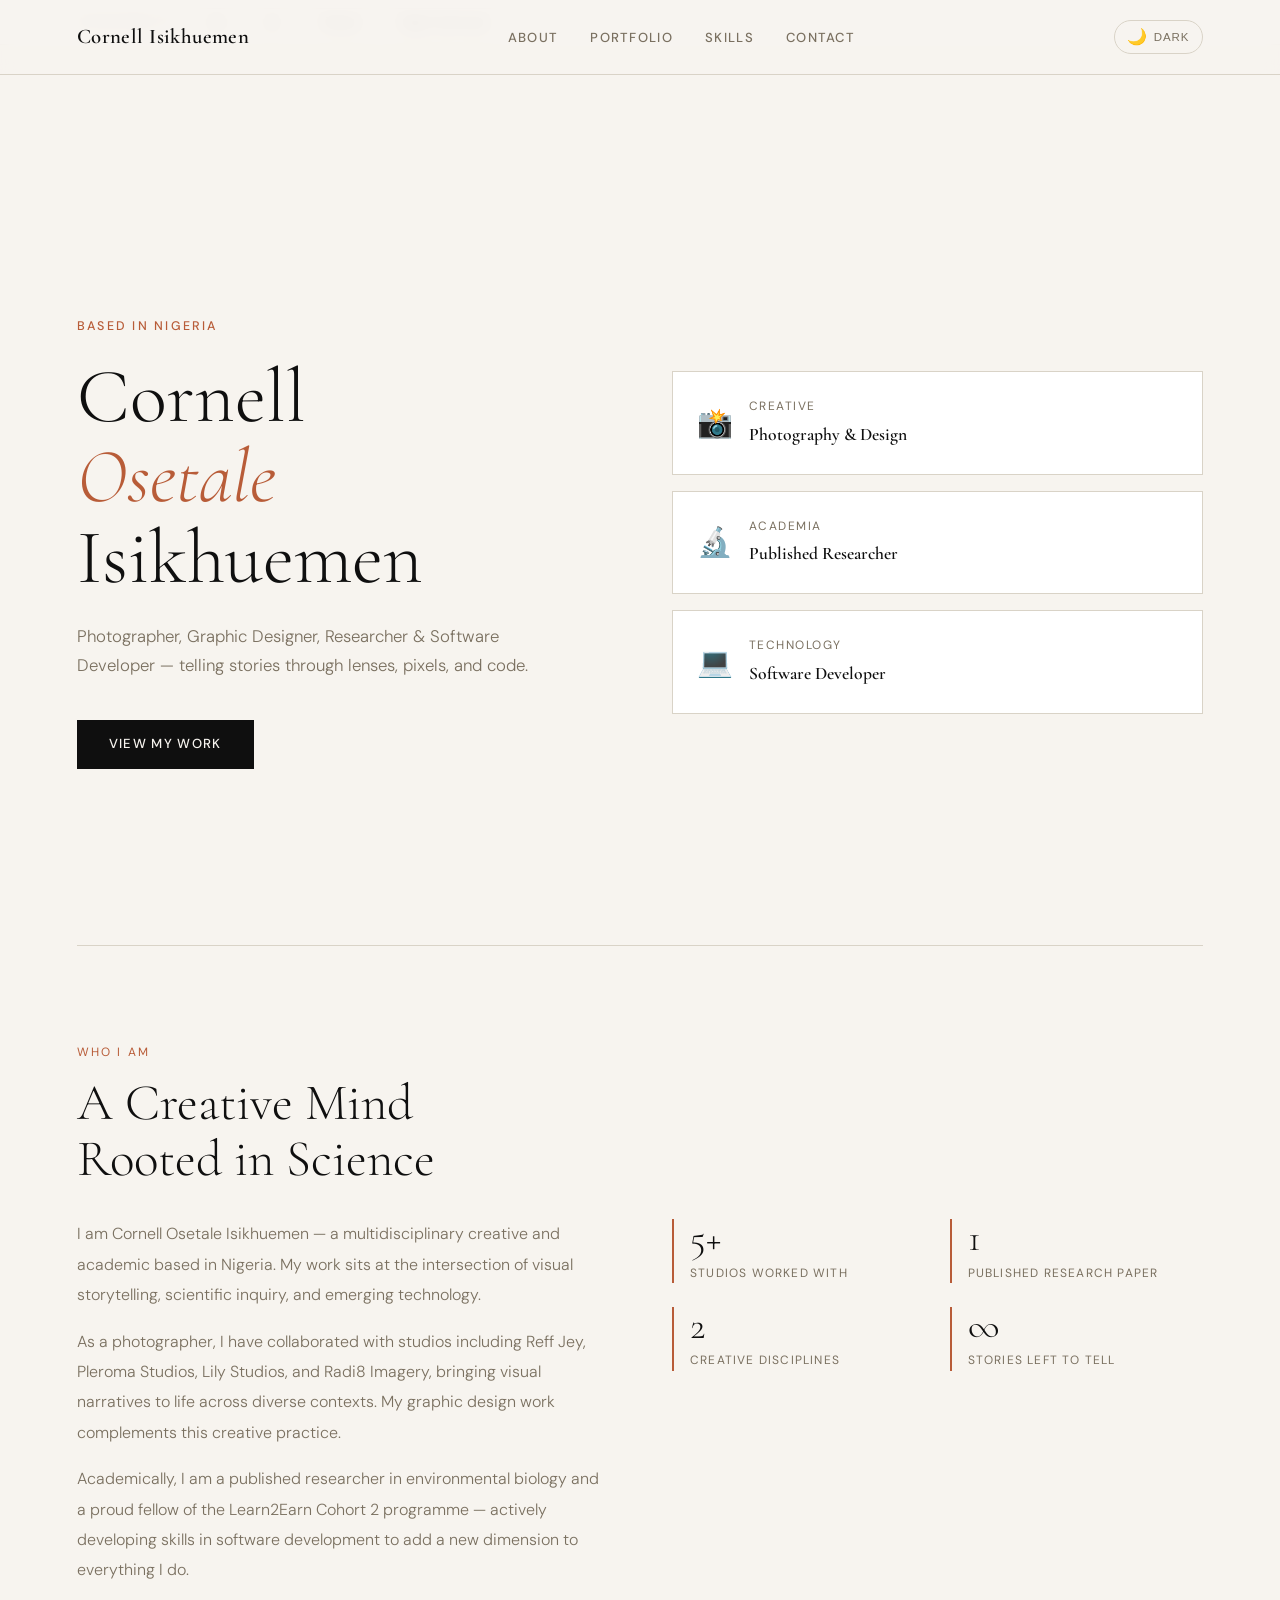
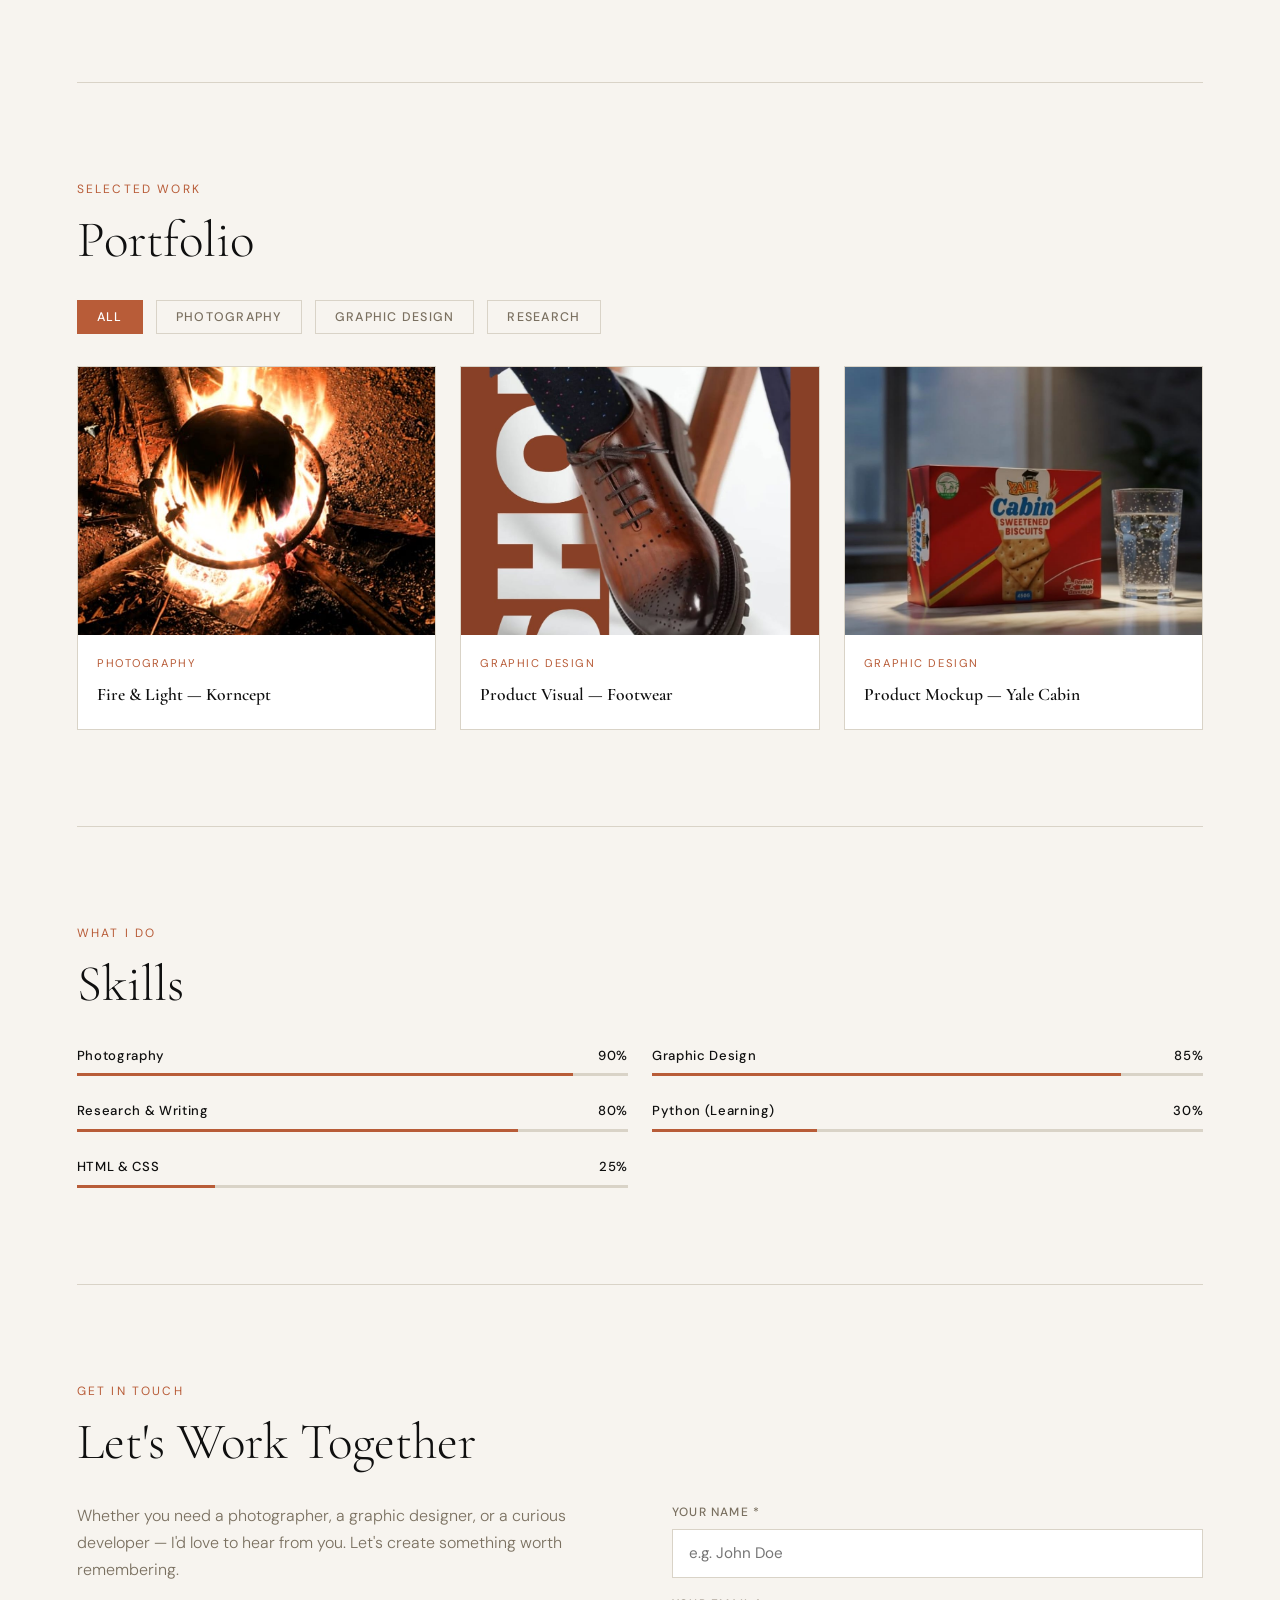
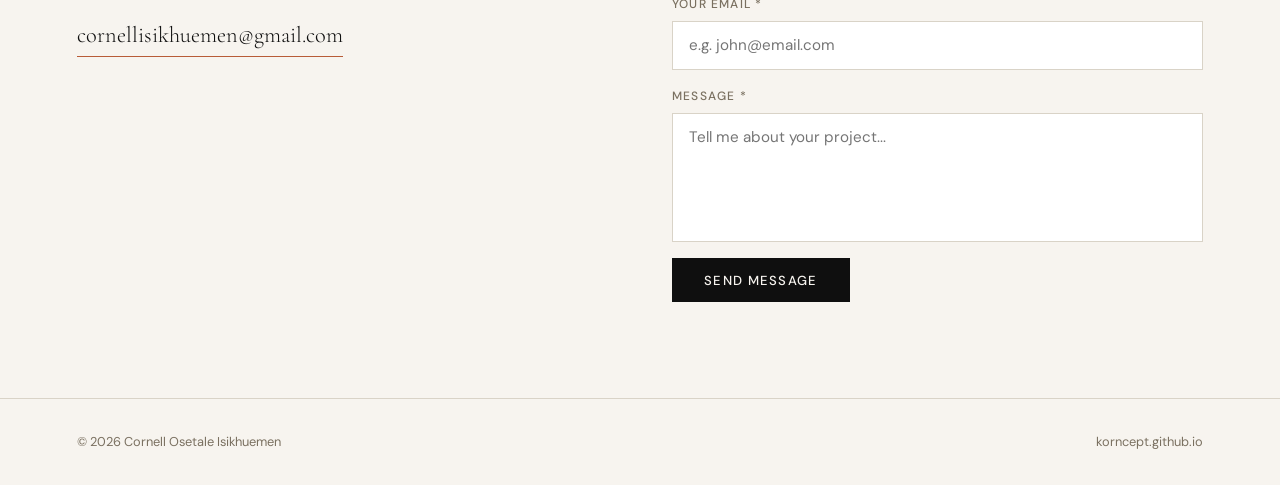
==== commit ed152734: "Updated Backbone file Added Accessibility feature and formspree.io to optimize receiving emails with" ====
--- a/index.html
+++ b/index.html
@@ -44,7 +44,7 @@
   <link href="https://fonts.googleapis.com/css2?family=Cormorant+Garamond:ital,wght@0,300;0,400;0,600;1,300&family=DM+Sans:wght@300;400;500&display=swap" rel="stylesheet" />
 
   <style>
-    /* ── LIGHT THEME (default) ── */
+    /* ── LIGHT THEME ── */
     :root {
       --ink:        #0f0f0f;
       --paper:      #f7f4ef;
@@ -55,29 +55,117 @@
       --nav-bg:     rgba(247,244,239,0.92);
       --display:    'Cormorant Garamond', Georgia, serif;
       --body:       'DM Sans', system-ui, sans-serif;
+      --font-scale: 1;
     }
 
     /* ── DARK THEME ── */
     [data-theme="dark"] {
-      --ink:        #f0ece4;
-      --paper:      #0f0f0f;
-      --accent:     #d4764e;
-      --muted:      #9a9080;
-      --rule:       #2a2a2a;
-      --card-bg:    #1a1a1a;
-      --nav-bg:     rgba(15,15,15,0.92);
+      --ink:      #f0ece4;
+      --paper:    #0f0f0f;
+      --accent:   #d4764e;
+      --muted:    #9a9080;
+      --rule:     #2a2a2a;
+      --card-bg:  #1a1a1a;
+      --nav-bg:   rgba(15,15,15,0.92);
+    }
+
+    /* ── HIGH CONTRAST THEME ── */
+    [data-contrast="high"] {
+      --ink:     #ffffff;
+      --paper:   #000000;
+      --accent:  #ffff00;
+      --muted:   #cccccc;
+      --rule:    #ffffff;
+      --card-bg: #111111;
+      --nav-bg:  rgba(0,0,0,0.98);
     }
 
     *, *::before, *::after { box-sizing: border-box; margin: 0; padding: 0; }
-    html { scroll-behavior: smooth; }
+    html { scroll-behavior: smooth; font-size: calc(16px * var(--font-scale)); }
 
     body {
       background: var(--paper);
       color: var(--ink);
       font-family: var(--body);
-      font-size: 16px;
+      font-size: 1rem;
       line-height: 1.7;
       transition: background 0.3s, color 0.3s;
+    }
+
+    /* ── SKIP TO CONTENT (accessibility) ── */
+    .skip-link {
+      position: absolute;
+      top: -100px;
+      left: 1rem;
+      background: var(--accent);
+      color: white;
+      padding: 0.6rem 1.2rem;
+      font-size: 0.85rem;
+      font-weight: 600;
+      text-decoration: none;
+      z-index: 9999;
+      transition: top 0.2s;
+    }
+
+    .skip-link:focus { top: 1rem; }
+
+    /* ── ACCESSIBILITY TOOLBAR ── */
+    .a11y-bar {
+      background: var(--card-bg);
+      border-bottom: 1px solid var(--rule);
+      padding: 0.5rem 6vw;
+      display: flex;
+      align-items: center;
+      gap: 0.8rem;
+      flex-wrap: wrap;
+    }
+
+    .a11y-label {
+      font-size: 0.72rem;
+      font-weight: 500;
+      letter-spacing: 0.1em;
+      text-transform: uppercase;
+      color: var(--muted);
+      margin-right: 0.4rem;
+    }
+
+    .a11y-btn {
+      background: none;
+      border: 1px solid var(--rule);
+      color: var(--ink);
+      font-family: var(--body);
+      font-size: 0.78rem;
+      font-weight: 500;
+      padding: 0.3rem 0.8rem;
+      cursor: pointer;
+      transition: all 0.2s;
+      letter-spacing: 0.05em;
+    }
+
+    .a11y-btn:hover,
+    .a11y-btn:focus {
+      border-color: var(--accent);
+      color: var(--accent);
+      outline: 2px solid var(--accent);
+      outline-offset: 2px;
+    }
+
+    .a11y-btn.active {
+      background: var(--accent);
+      border-color: var(--accent);
+      color: white;
+    }
+
+    /* ── FOCUS STYLES (keyboard nav) ── */
+    :focus-visible {
+      outline: 2px solid var(--accent);
+      outline-offset: 3px;
+    }
+
+    a:focus-visible,
+    button:focus-visible {
+      outline: 2px solid var(--accent);
+      outline-offset: 3px;
     }
 
     /* ── NAV ── */
@@ -95,8 +183,6 @@
       transition: background 0.3s;
     }
 
-    .nav-left { display: flex; align-items: center; gap: 1rem; }
-
     .nav-logo {
       font-family: var(--display);
       font-size: 1.3rem;
@@ -124,9 +210,9 @@
 
     .nav-links a:hover { color: var(--accent); }
 
-    .nav-right { display: flex; align-items: center; gap: 1rem; }
-
-    /* ── DARK MODE TOGGLE ── */
+    .nav-right { display: flex; align-items: center; gap: 0.8rem; }
+
+    /* ── THEME TOGGLE ── */
     .theme-toggle {
       background: none;
       border: 1px solid var(--rule);
@@ -135,7 +221,7 @@
       cursor: pointer;
       font-size: 1rem;
       color: var(--ink);
-      transition: border-color 0.2s, background 0.2s;
+      transition: border-color 0.2s;
       display: flex;
       align-items: center;
       gap: 0.4rem;
@@ -143,7 +229,7 @@
 
     .theme-toggle:hover { border-color: var(--accent); }
 
-    .theme-toggle .toggle-label {
+    .toggle-label {
       font-size: 0.72rem;
       font-weight: 500;
       letter-spacing: 0.08em;
@@ -151,7 +237,7 @@
       color: var(--muted);
     }
 
-    /* ── HAMBURGER (mobile) ── */
+    /* ── HAMBURGER ── */
     .hamburger {
       display: none;
       flex-direction: column;
@@ -208,7 +294,7 @@
       display: grid;
       grid-template-columns: 1fr 1fr;
       align-items: center;
-      padding: 8rem 6vw 4rem;
+      padding: 10rem 6vw 4rem;
       gap: 4rem;
     }
 
@@ -304,25 +390,15 @@
 
     /* ── ABOUT ── */
     .about-grid { display: grid; grid-template-columns: 1fr 1fr; gap: 4rem; align-items: start; }
-
     .about-body { font-size: 1rem; color: var(--muted); font-weight: 300; line-height: 1.9; }
     .about-body p + p { margin-top: 1rem; }
-
     .about-stats { display: grid; grid-template-columns: 1fr 1fr; gap: 1.5rem; }
-
     .stat { border-left: 2px solid var(--accent); padding-left: 1rem; }
-
     .stat-number { font-family: var(--display); font-size: 2.4rem; font-weight: 300; line-height: 1; margin-bottom: 0.3rem; }
-
     .stat-label { font-size: 0.75rem; letter-spacing: 0.1em; text-transform: uppercase; color: var(--muted); }
 
     /* ── PORTFOLIO FILTERS ── */
-    .portfolio-filters {
-      display: flex;
-      gap: 0.8rem;
-      flex-wrap: wrap;
-      margin-bottom: 2rem;
-    }
+    .portfolio-filters { display: flex; gap: 0.8rem; flex-wrap: wrap; margin-bottom: 2rem; }
 
     .filter-btn {
       padding: 0.5rem 1.2rem;
@@ -339,42 +415,27 @@
     }
 
     .filter-btn:hover,
-    .filter-btn.active {
-      background: var(--accent);
-      border-color: var(--accent);
-      color: white;
-    }
+    .filter-btn.active { background: var(--accent); border-color: var(--accent); color: white; }
 
     /* ── PORTFOLIO GRID ── */
-    .portfolio-grid {
-      display: grid;
-      grid-template-columns: repeat(3, 1fr);
-      gap: 1.5rem;
-    }
+    .portfolio-grid { display: grid; grid-template-columns: repeat(3, 1fr); gap: 1.5rem; }
 
     .portfolio-card {
       border: 1px solid var(--rule);
       overflow: hidden;
-      transition: border-color 0.2s, opacity 0.3s, transform 0.3s;
+      transition: border-color 0.2s, transform 0.3s;
       background: var(--card-bg);
       cursor: pointer;
     }
 
     .portfolio-card:hover { border-color: var(--accent); transform: translateY(-4px); }
-
     .portfolio-card.hidden { display: none; }
 
-    .portfolio-thumb {
-      width: 100%;
-      aspect-ratio: 4/3;
-      overflow: hidden;
-    }
+    .portfolio-thumb { width: 100%; aspect-ratio: 4/3; overflow: hidden; }
 
     .portfolio-thumb img {
-      width: 100%;
-      height: 100%;
-      object-fit: cover;
-      display: block;
+      width: 100%; height: 100%;
+      object-fit: cover; display: block;
       transition: transform 0.4s ease;
     }
 
@@ -406,32 +467,21 @@
 
     .lightbox.open { display: flex; }
 
-    .lightbox-inner {
-      position: relative;
-      max-width: 90vw;
-      max-height: 90vh;
-    }
+    .lightbox-inner { position: relative; max-width: 90vw; max-height: 90vh; }
 
     .lightbox-inner img {
-      max-width: 100%;
-      max-height: 85vh;
-      object-fit: contain;
-      display: block;
+      max-width: 100%; max-height: 85vh;
+      object-fit: contain; display: block;
       border: 1px solid rgba(255,255,255,0.1);
     }
 
     .lightbox-close {
       position: absolute;
-      top: -2.5rem;
-      right: 0;
-      background: none;
-      border: none;
-      color: white;
-      font-size: 1.8rem;
-      cursor: pointer;
-      line-height: 1;
-      opacity: 0.8;
-      transition: opacity 0.2s;
+      top: -2.5rem; right: 0;
+      background: none; border: none;
+      color: white; font-size: 1.8rem;
+      cursor: pointer; line-height: 1;
+      opacity: 0.8; transition: opacity 0.2s;
     }
 
     .lightbox-close:hover { opacity: 1; }
@@ -447,24 +497,13 @@
 
     /* ── SKILLS ── */
     .skills-grid { display: grid; grid-template-columns: repeat(2, 1fr); gap: 1.5rem; margin-top: 2rem; }
-
     .skill-row { display: flex; flex-direction: column; gap: 0.4rem; }
-
     .skill-name { font-size: 0.82rem; font-weight: 500; letter-spacing: 0.05em; display: flex; justify-content: space-between; }
-
     .skill-bar { height: 3px; background: var(--rule); position: relative; }
-
-    .skill-fill {
-      position: absolute;
-      top: 0; left: 0; bottom: 0;
-      background: var(--accent);
-      width: 0%;
-      transition: width 1.2s ease;
-    }
-
-    /* ── CONTACT FORM ── */
+    .skill-fill { position: absolute; top: 0; left: 0; bottom: 0; background: var(--accent); width: 0%; transition: width 1.2s ease; }
+
+    /* ── CONTACT ── */
     .contact-grid { display: grid; grid-template-columns: 1fr 1fr; gap: 4rem; align-items: start; }
-
     .contact-body { font-size: 1rem; color: var(--muted); font-weight: 300; margin-bottom: 2rem; }
 
     .contact-email-link {
@@ -482,6 +521,7 @@
 
     .contact-email-link:hover { color: var(--accent); }
 
+    /* ── CONTACT FORM ── */
     .contact-form { display: flex; flex-direction: column; gap: 1rem; }
 
     .form-group { display: flex; flex-direction: column; gap: 0.4rem; }
@@ -505,10 +545,24 @@
       outline: none;
       transition: border-color 0.2s, background 0.3s;
       resize: none;
+      width: 100%;
     }
 
     .form-group input:focus,
     .form-group textarea:focus { border-color: var(--accent); }
+
+    /* ── ERROR STATES ── */
+    .form-group input.error,
+    .form-group textarea.error { border-color: #cc0000; }
+
+    .field-error {
+      font-size: 0.75rem;
+      color: #cc0000;
+      margin-top: 0.2rem;
+      display: none;
+    }
+
+    .field-error.visible { display: block; }
 
     .form-submit {
       padding: 0.85rem 2rem;
@@ -526,6 +580,7 @@
     }
 
     .form-submit:hover { background: var(--accent); }
+    .form-submit:disabled { opacity: 0.6; cursor: not-allowed; }
 
     .form-success {
       display: none;
@@ -534,7 +589,15 @@
       color: white;
       font-size: 0.85rem;
       letter-spacing: 0.05em;
-      margin-top: 0.5rem;
+    }
+
+    .form-error-msg {
+      display: none;
+      padding: 1rem;
+      background: #7a1a1a;
+      color: white;
+      font-size: 0.85rem;
+      letter-spacing: 0.05em;
     }
 
     /* ── FOOTER ── */
@@ -549,17 +612,12 @@
     }
 
     /* ── SCROLL REVEAL ── */
-    .reveal {
-      opacity: 0;
-      transform: translateY(30px);
-      transition: opacity 0.7s ease, transform 0.7s ease;
-    }
-
+    .reveal { opacity: 0; transform: translateY(30px); transition: opacity 0.7s ease, transform 0.7s ease; }
     .reveal.visible { opacity: 1; transform: translateY(0); }
 
     /* ── RESPONSIVE ── */
     @media (max-width: 768px) {
-      .hero { grid-template-columns: 1fr; padding-top: 7rem; }
+      .hero { grid-template-columns: 1fr; padding-top: 9rem; }
       .about-grid { grid-template-columns: 1fr; }
       .portfolio-grid { grid-template-columns: 1fr 1fr; }
       .skills-grid { grid-template-columns: 1fr; }
@@ -583,226 +641,279 @@
         to   { opacity: 1; transform: translateY(0); }
       }
     }
+
+    @media (prefers-reduced-motion: reduce) {
+      .reveal { opacity: 1; transform: none; transition: none; }
+      .skill-fill { transition: none; }
+    }
   </style>
 </head>
 <body>
 
+  <!-- SKIP TO CONTENT (accessibility) -->
+  <a href="#main" class="skip-link">Skip to main content</a>
+
+  <!-- ACCESSIBILITY TOOLBAR -->
+  <div class="a11y-bar" role="toolbar" aria-label="Accessibility options">
+    <span class="a11y-label">Accessibility:</span>
+    <button class="a11y-btn" id="fontIncrease" aria-label="Increase font size">A+</button>
+    <button class="a11y-btn" id="fontDecrease" aria-label="Decrease font size">A−</button>
+    <button class="a11y-btn" id="fontReset" aria-label="Reset font size">Reset</button>
+    <button class="a11y-btn" id="contrastToggle" aria-label="Toggle high contrast mode">High Contrast</button>
+  </div>
+
   <!-- NAV -->
-  <nav>
-    <div class="nav-left">
-      <a href="#" class="nav-logo">Cornell Isikhuemen</a>
-    </div>
-    <ul class="nav-links">
+  <nav role="navigation" aria-label="Main navigation">
+    <a href="#" class="nav-logo" aria-label="Cornell Isikhuemen - Home">Cornell Isikhuemen</a>
+    <ul class="nav-links" role="list">
       <li><a href="#about">About</a></li>
       <li><a href="#portfolio">Portfolio</a></li>
       <li><a href="#skills">Skills</a></li>
       <li><a href="#contact">Contact</a></li>
     </ul>
     <div class="nav-right">
-      <button class="theme-toggle" id="themeToggle" aria-label="Toggle dark mode">
-        <span id="themeIcon">🌙</span>
+      <button class="theme-toggle" id="themeToggle" aria-label="Toggle dark mode" aria-pressed="false">
+        <span id="themeIcon" aria-hidden="true">🌙</span>
         <span class="toggle-label" id="themeLabel">Dark</span>
       </button>
-      <button class="hamburger" id="hamburger" aria-label="Toggle menu">
-        <span></span><span></span><span></span>
+      <button class="hamburger" id="hamburger" aria-label="Toggle mobile menu" aria-expanded="false">
+        <span aria-hidden="true"></span>
+        <span aria-hidden="true"></span>
+        <span aria-hidden="true"></span>
       </button>
     </div>
   </nav>
 
   <!-- MOBILE MENU -->
-  <div class="mobile-menu" id="mobileMenu">
+  <div class="mobile-menu" id="mobileMenu" role="navigation" aria-label="Mobile navigation">
     <a href="#about" onclick="closeMobileMenu()">About</a>
     <a href="#portfolio" onclick="closeMobileMenu()">Portfolio</a>
     <a href="#skills" onclick="closeMobileMenu()">Skills</a>
     <a href="#contact" onclick="closeMobileMenu()">Contact</a>
   </div>
 
-  <!-- HERO -->
-  <section class="hero">
-    <div class="hero-text">
-      <p class="hero-eyebrow">Based in Nigeria</p>
-      <h1 class="hero-name">Cornell<br/><em>Osetale</em><br/>Isikhuemen</h1>
-      <p class="hero-tagline">Photographer, Graphic Designer, Researcher & Software Developer — telling stories through lenses, pixels, and code.</p>
-      <a href="#portfolio" class="hero-cta">View My Work</a>
-    </div>
-    <div class="hero-visual">
-      <div class="hero-card">
-        <div class="hero-card-icon">📸</div>
-        <div>
-          <div class="hero-card-label">Creative</div>
-          <div class="hero-card-title">Photography & Design</div>
-        </div>
+  <!-- MAIN CONTENT -->
+  <main id="main">
+
+    <!-- HERO -->
+    <section class="hero" aria-label="Introduction">
+      <div class="hero-text">
+        <p class="hero-eyebrow">Based in Nigeria</p>
+        <h1 class="hero-name">Cornell<br/><em>Osetale</em><br/>Isikhuemen</h1>
+        <p class="hero-tagline">Photographer, Graphic Designer, Researcher & Software Developer — telling stories through lenses, pixels, and code.</p>
+        <a href="#portfolio" class="hero-cta">View My Work</a>
       </div>
-      <div class="hero-card">
-        <div class="hero-card-icon">🔬</div>
-        <div>
-          <div class="hero-card-label">Academia</div>
-          <div class="hero-card-title">Published Researcher</div>
+      <div class="hero-visual" aria-hidden="true">
+        <div class="hero-card">
+          <div class="hero-card-icon">📸</div>
+          <div>
+            <div class="hero-card-label">Creative</div>
+            <div class="hero-card-title">Photography & Design</div>
+          </div>
+        </div>
+        <div class="hero-card">
+          <div class="hero-card-icon">🔬</div>
+          <div>
+            <div class="hero-card-label">Academia</div>
+            <div class="hero-card-title">Published Researcher</div>
+          </div>
+        </div>
+        <div class="hero-card">
+          <div class="hero-card-icon">💻</div>
+          <div>
+            <div class="hero-card-label">Technology</div>
+            <div class="hero-card-title">Software Developer</div>
+          </div>
         </div>
       </div>
-      <div class="hero-card">
-        <div class="hero-card-icon">💻</div>
-        <div>
-          <div class="hero-card-label">Technology</div>
-          <div class="hero-card-title">Software Developer</div>
+    </section>
+
+    <hr class="divider" />
+
+    <!-- ABOUT -->
+    <section id="about" aria-labelledby="about-title">
+      <p class="section-eyebrow reveal">Who I Am</p>
+      <h2 class="section-title reveal" id="about-title">A Creative Mind<br/>Rooted in Science</h2>
+      <div class="about-grid">
+        <div class="about-body reveal">
+          <p>I am Cornell Osetale Isikhuemen — a multidisciplinary creative and academic based in Nigeria. My work sits at the intersection of visual storytelling, scientific inquiry, and emerging technology.</p>
+          <p>As a photographer, I have collaborated with studios including Reff Jey, Pleroma Studios, Lily Studios, and Radi8 Imagery, bringing visual narratives to life across diverse contexts. My graphic design work complements this creative practice.</p>
+          <p>Academically, I am a published researcher in environmental biology and a proud fellow of the Learn2Earn Cohort 2 programme — actively developing skills in software development to add a new dimension to everything I do.</p>
+        </div>
+        <div class="about-stats reveal">
+          <div class="stat">
+            <div class="stat-number">5+</div>
+            <div class="stat-label">Studios Worked With</div>
+          </div>
+          <div class="stat">
+            <div class="stat-number">1</div>
+            <div class="stat-label">Published Research Paper</div>
+          </div>
+          <div class="stat">
+            <div class="stat-number">2</div>
+            <div class="stat-label">Creative Disciplines</div>
+          </div>
+          <div class="stat">
+            <div class="stat-number">∞</div>
+            <div class="stat-label">Stories Left to Tell</div>
+          </div>
         </div>
       </div>
-    </div>
-  </section>
-
-  <hr class="divider" />
-
-  <!-- ABOUT -->
-  <section id="about">
-    <p class="section-eyebrow reveal">Who I Am</p>
-    <h2 class="section-title reveal">A Creative Mind<br/>Rooted in Science</h2>
-    <div class="about-grid">
-      <div class="about-body reveal">
-        <p>I am Cornell Osetale Isikhuemen — a multidisciplinary creative and academic based in Nigeria. My work sits at the intersection of visual storytelling, scientific inquiry, and emerging technology.</p>
-        <p>As a photographer, I have collaborated with studios including Reff Jey, Pleroma Studios, Lily Studios, and Radi8 Imagery, bringing visual narratives to life across diverse contexts. My graphic design work complements this creative practice.</p>
-        <p>Academically, I am a published researcher in environmental biology and a proud fellow of the Learn2Earn Cohort 2 programme — actively developing skills in software development to add a new dimension to everything I do.</p>
+    </section>
+
+    <hr class="divider" />
+
+    <!-- PORTFOLIO -->
+    <section id="portfolio" aria-labelledby="portfolio-title">
+      <p class="section-eyebrow reveal">Selected Work</p>
+      <h2 class="section-title reveal" id="portfolio-title">Portfolio</h2>
+
+      <div class="portfolio-filters reveal" role="group" aria-label="Filter portfolio by category">
+        <button class="filter-btn active" data-filter="all" aria-pressed="true">All</button>
+        <button class="filter-btn" data-filter="photography" aria-pressed="false">Photography</button>
+        <button class="filter-btn" data-filter="design" aria-pressed="false">Graphic Design</button>
+        <button class="filter-btn" data-filter="research" aria-pressed="false">Research</button>
       </div>
-      <div class="about-stats reveal">
-        <div class="stat">
-          <div class="stat-number">5+</div>
-          <div class="stat-label">Studios Worked With</div>
-        </div>
-        <div class="stat">
-          <div class="stat-number">1</div>
-          <div class="stat-label">Published Research Paper</div>
-        </div>
-        <div class="stat">
-          <div class="stat-number">2</div>
-          <div class="stat-label">Creative Disciplines</div>
-        </div>
-        <div class="stat">
-          <div class="stat-number">∞</div>
-          <div class="stat-label">Stories Left to Tell</div>
+
+      <div class="portfolio-grid" role="list">
+        <div class="portfolio-card reveal" role="listitem" tabindex="0"
+             data-category="photography"
+             data-img="images/fire.jpg"
+             data-caption="Photography — Fire & Light by Korncept"
+             aria-label="View Fire and Light photography project">
+          <div class="portfolio-thumb">
+            <img src="images/fire.jpg" alt="A dramatic fire photograph showing flames around a cooking pot on wooden logs, taken at night by Cornell Isikhuemen (Korncept)" />
+          </div>
+          <div class="portfolio-info">
+            <div class="portfolio-category">Photography</div>
+            <div class="portfolio-title">Fire & Light — Korncept</div>
+          </div>
+        </div>
+
+        <div class="portfolio-card reveal" role="listitem" tabindex="0"
+             data-category="design"
+             data-img="images/shoe.jpg"
+             data-caption="Graphic Design — Product Visual, Footwear"
+             aria-label="View footwear product design project">
+          <div class="portfolio-thumb">
+            <img src="images/shoe.jpg" alt="A bold graphic design featuring a brown leather brogue shoe with the word SHOE in large typography, designed by Cornell Osetale Isikhuemen" />
+          </div>
+          <div class="portfolio-info">
+            <div class="portfolio-category">Graphic Design</div>
+            <div class="portfolio-title">Product Visual — Footwear</div>
+          </div>
+        </div>
+
+        <div class="portfolio-card reveal" role="listitem" tabindex="0"
+             data-category="design"
+             data-img="images/biscuit.jpg"
+             data-caption="Graphic Design — Product Mockup, Yale Cabin Biscuits"
+             aria-label="View Yale Cabin Biscuits product mockup design">
+          <div class="portfolio-thumb">
+            <img src="images/biscuit.jpg" alt="A professional 3D product mockup of Yale Cabin Sweetened Biscuits packaging with a glass of water, designed by Cornell Isikhuemen" />
+          </div>
+          <div class="portfolio-info">
+            <div class="portfolio-category">Graphic Design</div>
+            <div class="portfolio-title">Product Mockup — Yale Cabin</div>
+          </div>
         </div>
       </div>
-    </div>
-  </section>
-
-  <hr class="divider" />
-
-  <!-- PORTFOLIO -->
-  <section id="portfolio">
-    <p class="section-eyebrow reveal">Selected Work</p>
-    <h2 class="section-title reveal">Portfolio</h2>
-
-    <!-- FILTER BUTTONS -->
-    <div class="portfolio-filters reveal">
-      <button class="filter-btn active" data-filter="all">All</button>
-      <button class="filter-btn" data-filter="photography">Photography</button>
-      <button class="filter-btn" data-filter="design">Graphic Design</button>
-      <button class="filter-btn" data-filter="research">Research</button>
-    </div>
-
-    <div class="portfolio-grid">
-      <div class="portfolio-card reveal" data-category="photography" data-img="images/fire.jpg" data-caption="Photography — Fire & Light by Korncept">
-        <div class="portfolio-thumb">
-          <img src="images/fire.jpg" alt="Fire and light photography by Cornell Isikhuemen (Korncept), Nigeria" />
-        </div>
-        <div class="portfolio-info">
-          <div class="portfolio-category">Photography</div>
-          <div class="portfolio-title">Fire & Light — Korncept</div>
+    </section>
+
+    <hr class="divider" />
+
+    <!-- SKILLS -->
+    <section id="skills" aria-labelledby="skills-title">
+      <p class="section-eyebrow reveal">What I Do</p>
+      <h2 class="section-title reveal" id="skills-title">Skills</h2>
+      <div class="skills-grid">
+        <div class="skill-row reveal">
+          <span class="skill-name"><span>Photography</span><span aria-label="90 percent">90%</span></span>
+          <div class="skill-bar" role="progressbar" aria-valuenow="90" aria-valuemin="0" aria-valuemax="100" aria-label="Photography skill level">
+            <div class="skill-fill" data-width="90"></div>
+          </div>
+        </div>
+        <div class="skill-row reveal">
+          <span class="skill-name"><span>Graphic Design</span><span aria-label="85 percent">85%</span></span>
+          <div class="skill-bar" role="progressbar" aria-valuenow="85" aria-valuemin="0" aria-valuemax="100" aria-label="Graphic Design skill level">
+            <div class="skill-fill" data-width="85"></div>
+          </div>
+        </div>
+        <div class="skill-row reveal">
+          <span class="skill-name"><span>Research & Writing</span><span aria-label="80 percent">80%</span></span>
+          <div class="skill-bar" role="progressbar" aria-valuenow="80" aria-valuemin="0" aria-valuemax="100" aria-label="Research and Writing skill level">
+            <div class="skill-fill" data-width="80"></div>
+          </div>
+        </div>
+        <div class="skill-row reveal">
+          <span class="skill-name"><span>Python (Learning)</span><span aria-label="30 percent">30%</span></span>
+          <div class="skill-bar" role="progressbar" aria-valuenow="30" aria-valuemin="0" aria-valuemax="100" aria-label="Python skill level">
+            <div class="skill-fill" data-width="30"></div>
+          </div>
+        </div>
+        <div class="skill-row reveal">
+          <span class="skill-name"><span>HTML & CSS</span><span aria-label="25 percent">25%</span></span>
+          <div class="skill-bar" role="progressbar" aria-valuenow="25" aria-valuemin="0" aria-valuemax="100" aria-label="HTML and CSS skill level">
+            <div class="skill-fill" data-width="25"></div>
+          </div>
         </div>
       </div>
-      <div class="portfolio-card reveal" data-category="design" data-img="images/shoe.jpg" data-caption="Graphic Design — Product Visual, Footwear">
-        <div class="portfolio-thumb">
-          <img src="images/shoe.jpg" alt="Footwear product graphic design by Cornell Osetale Isikhuemen, graphic designer Nigeria" />
-        </div>
-        <div class="portfolio-info">
-          <div class="portfolio-category">Graphic Design</div>
-          <div class="portfolio-title">Product Visual — Footwear</div>
+    </section>
+
+    <hr class="divider" />
+
+    <!-- CONTACT -->
+    <section id="contact" aria-labelledby="contact-title">
+      <p class="section-eyebrow reveal">Get In Touch</p>
+      <h2 class="section-title reveal" id="contact-title">Let's Work Together</h2>
+      <div class="contact-grid">
+        <div class="reveal">
+          <p class="contact-body">Whether you need a photographer, a graphic designer, or a curious developer — I'd love to hear from you. Let's create something worth remembering.</p>
+          <a href="mailto:cornellisikhuemen@gmail.com" class="contact-email-link" aria-label="Send email to Cornell Isikhuemen">cornellisikhuemen@gmail.com</a>
+        </div>
+
+        <!-- FORMSPREE FORM -->
+        <div class="reveal">
+          <form class="contact-form" id="contactForm" novalidate aria-label="Contact form">
+            <div class="form-group">
+              <label for="name">Your Name <span aria-hidden="true">*</span></label>
+              <input type="text" id="name" name="name" placeholder="e.g. John Doe" autocomplete="name" aria-required="true" aria-describedby="name-error" />
+              <span class="field-error" id="name-error" role="alert">Please enter your name.</span>
+            </div>
+            <div class="form-group">
+              <label for="email">Your Email <span aria-hidden="true">*</span></label>
+              <input type="email" id="email" name="email" placeholder="e.g. john@email.com" autocomplete="email" aria-required="true" aria-describedby="email-error" />
+              <span class="field-error" id="email-error" role="alert">Please enter a valid email address.</span>
+            </div>
+            <div class="form-group">
+              <label for="message">Message <span aria-hidden="true">*</span></label>
+              <textarea id="message" name="message" rows="5" placeholder="Tell me about your project..." aria-required="true" aria-describedby="message-error"></textarea>
+              <span class="field-error" id="message-error" role="alert">Please enter your message.</span>
+            </div>
+            <button type="submit" class="form-submit" id="submitBtn">Send Message</button>
+            <div class="form-success" id="formSuccess" role="alert" aria-live="polite">
+              ✅ Thank you! Your message has been sent. I'll be in touch soon!
+            </div>
+            <div class="form-error-msg" id="formErrorMsg" role="alert" aria-live="polite">
+              ❌ Something went wrong. Please try again or email me directly.
+            </div>
+          </form>
         </div>
       </div>
-      <div class="portfolio-card reveal" data-category="design" data-img="images/biscuit.jpg" data-caption="Graphic Design — Product Mockup, Yale Cabin Biscuits">
-        <div class="portfolio-thumb">
-          <img src="images/biscuit.jpg" alt="Yale Cabin Sweetened Biscuits product mockup design by Cornell Isikhuemen, graphic designer Nigeria" />
-        </div>
-        <div class="portfolio-info">
-          <div class="portfolio-category">Graphic Design</div>
-          <div class="portfolio-title">Product Mockup — Yale Cabin</div>
-        </div>
-      </div>
-    </div>
-  </section>
-
-  <hr class="divider" />
-
-  <!-- SKILLS -->
-  <section id="skills">
-    <p class="section-eyebrow reveal">What I Do</p>
-    <h2 class="section-title reveal">Skills</h2>
-    <div class="skills-grid">
-      <div class="skill-row reveal">
-        <span class="skill-name"><span>Photography</span><span>90%</span></span>
-        <div class="skill-bar"><div class="skill-fill" data-width="90"></div></div>
-      </div>
-      <div class="skill-row reveal">
-        <span class="skill-name"><span>Graphic Design</span><span>85%</span></span>
-        <div class="skill-bar"><div class="skill-fill" data-width="85"></div></div>
-      </div>
-      <div class="skill-row reveal">
-        <span class="skill-name"><span>Research & Writing</span><span>80%</span></span>
-        <div class="skill-bar"><div class="skill-fill" data-width="80"></div></div>
-      </div>
-      <div class="skill-row reveal">
-        <span class="skill-name"><span>Python (Learning)</span><span>30%</span></span>
-        <div class="skill-bar"><div class="skill-fill" data-width="30"></div></div>
-      </div>
-      <div class="skill-row reveal">
-        <span class="skill-name"><span>HTML & CSS</span><span>25%</span></span>
-        <div class="skill-bar"><div class="skill-fill" data-width="25"></div></div>
-      </div>
-    </div>
-  </section>
-
-  <hr class="divider" />
-
-  <!-- CONTACT -->
-  <section id="contact">
-    <p class="section-eyebrow reveal">Get In Touch</p>
-    <h2 class="section-title reveal">Let's Work Together</h2>
-    <div class="contact-grid">
-      <div class="reveal">
-        <p class="contact-body">Whether you need a photographer, a graphic designer, or a curious developer — I'd love to hear from you. Let's create something worth remembering.</p>
-        <a href="mailto:cornellisikhuemen@gmail.com" class="contact-email-link">cornellisikhuemen@gmail.com</a>
-      </div>
-      <div class="reveal">
-        <div class="contact-form" id="contactForm">
-          <div class="form-group">
-            <label for="name">Your Name</label>
-            <input type="text" id="name" placeholder="e.g. John Doe" />
-          </div>
-          <div class="form-group">
-            <label for="email">Your Email</label>
-            <input type="email" id="email" placeholder="e.g. john@email.com" />
-          </div>
-          <div class="form-group">
-            <label for="message">Message</label>
-            <textarea id="message" rows="5" placeholder="Tell me about your project..."></textarea>
-          </div>
-          <button class="form-submit" onclick="submitForm()">Send Message</button>
-          <div class="form-success" id="formSuccess">
-            ✅ Thank you! Your message has been sent. I'll be in touch soon.
-          </div>
-        </div>
-      </div>
-    </div>
-  </section>
+    </section>
+
+  </main>
 
   <!-- FOOTER -->
-  <footer>
+  <footer role="contentinfo">
     <span>© 2026 Cornell Osetale Isikhuemen</span>
     <span>korncept.github.io</span>
   </footer>
 
   <!-- LIGHTBOX -->
-  <div class="lightbox" id="lightbox" onclick="closeLightbox(event)">
+  <div class="lightbox" id="lightbox" role="dialog" aria-modal="true" aria-label="Image viewer">
     <div class="lightbox-inner">
-      <button class="lightbox-close" onclick="closeLightbox()">&times;</button>
+      <button class="lightbox-close" id="lightboxClose" aria-label="Close image viewer">&times;</button>
       <img src="" alt="" id="lightboxImg" />
       <p class="lightbox-caption" id="lightboxCaption"></p>
     </div>
@@ -817,7 +928,6 @@
     const themeIcon  = document.getElementById('themeIcon');
     const themeLabel = document.getElementById('themeLabel');
 
-    // Remember preference
     const savedTheme = localStorage.getItem('theme') || 'light';
     html.setAttribute('data-theme', savedTheme);
     updateToggleUI(savedTheme);
@@ -827,6 +937,7 @@
       const next    = current === 'light' ? 'dark' : 'light';
       html.setAttribute('data-theme', next);
       localStorage.setItem('theme', next);
+      toggleBtn.setAttribute('aria-pressed', next === 'dark');
       updateToggleUI(next);
     });
 
@@ -840,123 +951,193 @@
       }
     }
 
-    /* ── 2. HAMBURGER MENU ── */
+    /* ── 2. HIGH CONTRAST ── */
+    const contrastBtn = document.getElementById('contrastToggle');
+    let highContrast  = localStorage.getItem('contrast') === 'high';
+
+    if (highContrast) {
+      html.setAttribute('data-contrast', 'high');
+      contrastBtn.classList.add('active');
+    }
+
+    contrastBtn.addEventListener('click', () => {
+      highContrast = !highContrast;
+      if (highContrast) {
+        html.setAttribute('data-contrast', 'high');
+        localStorage.setItem('contrast', 'high');
+        contrastBtn.classList.add('active');
+      } else {
+        html.removeAttribute('data-contrast');
+        localStorage.setItem('contrast', 'normal');
+        contrastBtn.classList.remove('active');
+      }
+    });
+
+    /* ── 3. FONT SIZE CONTROLS ── */
+    let fontScale = parseFloat(localStorage.getItem('fontScale')) || 1;
+    applyFontScale(fontScale);
+
+    document.getElementById('fontIncrease').addEventListener('click', () => {
+      if (fontScale < 1.4) { fontScale = Math.round((fontScale + 0.1) * 10) / 10; applyFontScale(fontScale); }
+    });
+
+    document.getElementById('fontDecrease').addEventListener('click', () => {
+      if (fontScale > 0.8) { fontScale = Math.round((fontScale - 0.1) * 10) / 10; applyFontScale(fontScale); }
+    });
+
+    document.getElementById('fontReset').addEventListener('click', () => {
+      fontScale = 1; applyFontScale(fontScale);
+    });
+
+    function applyFontScale(scale) {
+      html.style.setProperty('--font-scale', scale);
+      html.style.fontSize = (16 * scale) + 'px';
+      localStorage.setItem('fontScale', scale);
+    }
+
+    /* ── 4. HAMBURGER MENU ── */
     const hamburger  = document.getElementById('hamburger');
     const mobileMenu = document.getElementById('mobileMenu');
 
     hamburger.addEventListener('click', () => {
+      const isOpen = mobileMenu.classList.toggle('open');
       hamburger.classList.toggle('open');
-      mobileMenu.classList.toggle('open');
+      hamburger.setAttribute('aria-expanded', isOpen);
     });
 
     function closeMobileMenu() {
       hamburger.classList.remove('open');
       mobileMenu.classList.remove('open');
-    }
-
-    /* ── 3. SCROLL REVEAL ── */
+      hamburger.setAttribute('aria-expanded', false);
+    }
+
+    /* ── 5. SCROLL REVEAL ── */
     const revealEls = document.querySelectorAll('.reveal');
-
-    const observer = new IntersectionObserver((entries) => {
-      entries.forEach(entry => {
-        if (entry.isIntersecting) {
-          entry.target.classList.add('visible');
-        }
-      });
+    const revealObs = new IntersectionObserver((entries) => {
+      entries.forEach(e => { if (e.isIntersecting) e.target.classList.add('visible'); });
     }, { threshold: 0.1 });
-
-    revealEls.forEach(el => observer.observe(el));
-
-    /* ── 4. SKILL BAR ANIMATION ── */
+    revealEls.forEach(el => revealObs.observe(el));
+
+    /* ── 6. SKILL BAR ANIMATION ── */
     const skillFills = document.querySelectorAll('.skill-fill');
-
-    const skillObserver = new IntersectionObserver((entries) => {
-      entries.forEach(entry => {
-        if (entry.isIntersecting) {
-          const target = entry.target;
-          const width  = target.getAttribute('data-width');
-          target.style.width = width + '%';
-        }
+    const skillObs   = new IntersectionObserver((entries) => {
+      entries.forEach(e => {
+        if (e.isIntersecting) e.target.style.width = e.target.getAttribute('data-width') + '%';
       });
     }, { threshold: 0.3 });
-
-    skillFills.forEach(fill => skillObserver.observe(fill));
-
-    /* ── 5. PORTFOLIO FILTER ── */
-    const filterBtns   = document.querySelectorAll('.filter-btn');
+    skillFills.forEach(fill => skillObs.observe(fill));
+
+    /* ── 7. PORTFOLIO FILTER ── */
+    const filterBtns     = document.querySelectorAll('.filter-btn');
     const portfolioCards = document.querySelectorAll('.portfolio-card');
 
     filterBtns.forEach(btn => {
       btn.addEventListener('click', () => {
-        // Update active button
-        filterBtns.forEach(b => b.classList.remove('active'));
+        filterBtns.forEach(b => { b.classList.remove('active'); b.setAttribute('aria-pressed', 'false'); });
         btn.classList.add('active');
-
+        btn.setAttribute('aria-pressed', 'true');
         const filter = btn.getAttribute('data-filter');
-
         portfolioCards.forEach(card => {
-          const category = card.getAttribute('data-category');
-          if (filter === 'all' || category === filter) {
-            card.classList.remove('hidden');
-          } else {
-            card.classList.add('hidden');
-          }
+          card.classList.toggle('hidden', filter !== 'all' && card.getAttribute('data-category') !== filter);
         });
       });
     });
 
-    /* ── 6. LIGHTBOX ── */
+    /* ── 8. LIGHTBOX ── */
+    const lightbox     = document.getElementById('lightbox');
+    const lightboxImg  = document.getElementById('lightboxImg');
+    const lightboxCap  = document.getElementById('lightboxCaption');
+    const lightboxClose = document.getElementById('lightboxClose');
+
     portfolioCards.forEach(card => {
-      card.addEventListener('click', () => {
-        const img     = card.getAttribute('data-img');
-        const caption = card.getAttribute('data-caption');
-        document.getElementById('lightboxImg').src     = img;
-        document.getElementById('lightboxImg').alt     = caption;
-        document.getElementById('lightboxCaption').textContent = caption;
-        document.getElementById('lightbox').classList.add('open');
-        document.body.style.overflow = 'hidden';
+      card.addEventListener('click', openLightbox.bind(null, card));
+      card.addEventListener('keydown', (e) => {
+        if (e.key === 'Enter' || e.key === ' ') { e.preventDefault(); openLightbox(card); }
       });
     });
 
-    function closeLightbox(event) {
-      if (!event || event.target !== document.getElementById('lightbox').querySelector('.lightbox-inner')) {
-        document.getElementById('lightbox').classList.remove('open');
-        document.body.style.overflow = '';
+    function openLightbox(card) {
+      lightboxImg.src = card.getAttribute('data-img');
+      lightboxImg.alt = card.getAttribute('data-caption');
+      lightboxCap.textContent = card.getAttribute('data-caption');
+      lightbox.classList.add('open');
+      document.body.style.overflow = 'hidden';
+      lightboxClose.focus();
+    }
+
+    lightboxClose.addEventListener('click', closeLightbox);
+    lightbox.addEventListener('click', (e) => { if (e.target === lightbox) closeLightbox(); });
+    document.addEventListener('keydown', (e) => { if (e.key === 'Escape') closeLightbox(); });
+
+    function closeLightbox() {
+      lightbox.classList.remove('open');
+      document.body.style.overflow = '';
+    }
+
+    /* ── 9. CONTACT FORM (FORMSPREE) ── */
+    const form       = document.getElementById('contactForm');
+    const submitBtn  = document.getElementById('submitBtn');
+    const successMsg = document.getElementById('formSuccess');
+    const errorMsg   = document.getElementById('formErrorMsg');
+
+    form.addEventListener('submit', async (e) => {
+      e.preventDefault();
+
+      // Clear previous errors
+      document.querySelectorAll('.field-error').forEach(el => el.classList.remove('visible'));
+      document.querySelectorAll('.form-group input, .form-group textarea').forEach(el => el.classList.remove('error'));
+
+      const name    = document.getElementById('name');
+      const email   = document.getElementById('email');
+      const message = document.getElementById('message');
+      let valid     = true;
+
+      // Validate
+      if (!name.value.trim()) {
+        document.getElementById('name-error').classList.add('visible');
+        name.classList.add('error');
+        valid = false;
       }
-    }
-
-    // Close lightbox with Escape key
-    document.addEventListener('keydown', (e) => {
-      if (e.key === 'Escape') closeLightbox();
+      if (!email.value.trim() || !email.value.includes('@')) {
+        document.getElementById('email-error').classList.add('visible');
+        email.classList.add('error');
+        valid = false;
+      }
+      if (!message.value.trim()) {
+        document.getElementById('message-error').classList.add('visible');
+        message.classList.add('error');
+        valid = false;
+      }
+
+      if (!valid) return;
+
+      // Submit to Formspree
+      submitBtn.disabled = true;
+      submitBtn.textContent = 'Sending...';
+
+      try {
+        const response = await fetch('https://formspree.io/f/mojogdew', {
+          method: 'POST',
+          headers: { 'Content-Type': 'application/json', 'Accept': 'application/json' },
+          body: JSON.stringify({ name: name.value, email: email.value, message: message.value })
+        });
+
+        if (response.ok) {
+          successMsg.style.display = 'block';
+          errorMsg.style.display   = 'none';
+          form.reset();
+        } else {
+          errorMsg.style.display   = 'block';
+          successMsg.style.display = 'none';
+        }
+      } catch (err) {
+        errorMsg.style.display   = 'block';
+        successMsg.style.display = 'none';
+      }
+
+      submitBtn.disabled    = false;
+      submitBtn.textContent = 'Send Message';
     });
-
-    /* ── 7. CONTACT FORM ── */
-    function submitForm() {
-      const name    = document.getElementById('name').value.trim();
-      const email   = document.getElementById('email').value.trim();
-      const message = document.getElementById('message').value.trim();
-
-      if (!name || !email || !message) {
-        alert('Please fill in all fields before sending!');
-        return;
-      }
-
-      if (!email.includes('@')) {
-        alert('Please enter a valid email address!');
-        return;
-      }
-
-      // Open email client with prefilled message
-      const subject = encodeURIComponent('Portfolio Enquiry from ' + name);
-      const body    = encodeURIComponent('Name: ' + name + '\nEmail: ' + email + '\n\nMessage:\n' + message);
-      window.location.href = 'mailto:cornellisikhuemen@gmail.com?subject=' + subject + '&body=' + body;
-
-      // Show success message
-      document.getElementById('formSuccess').style.display = 'block';
-      document.getElementById('name').value    = '';
-      document.getElementById('email').value   = '';
-      document.getElementById('message').value = '';
-    }
 
   </script>
 </body>
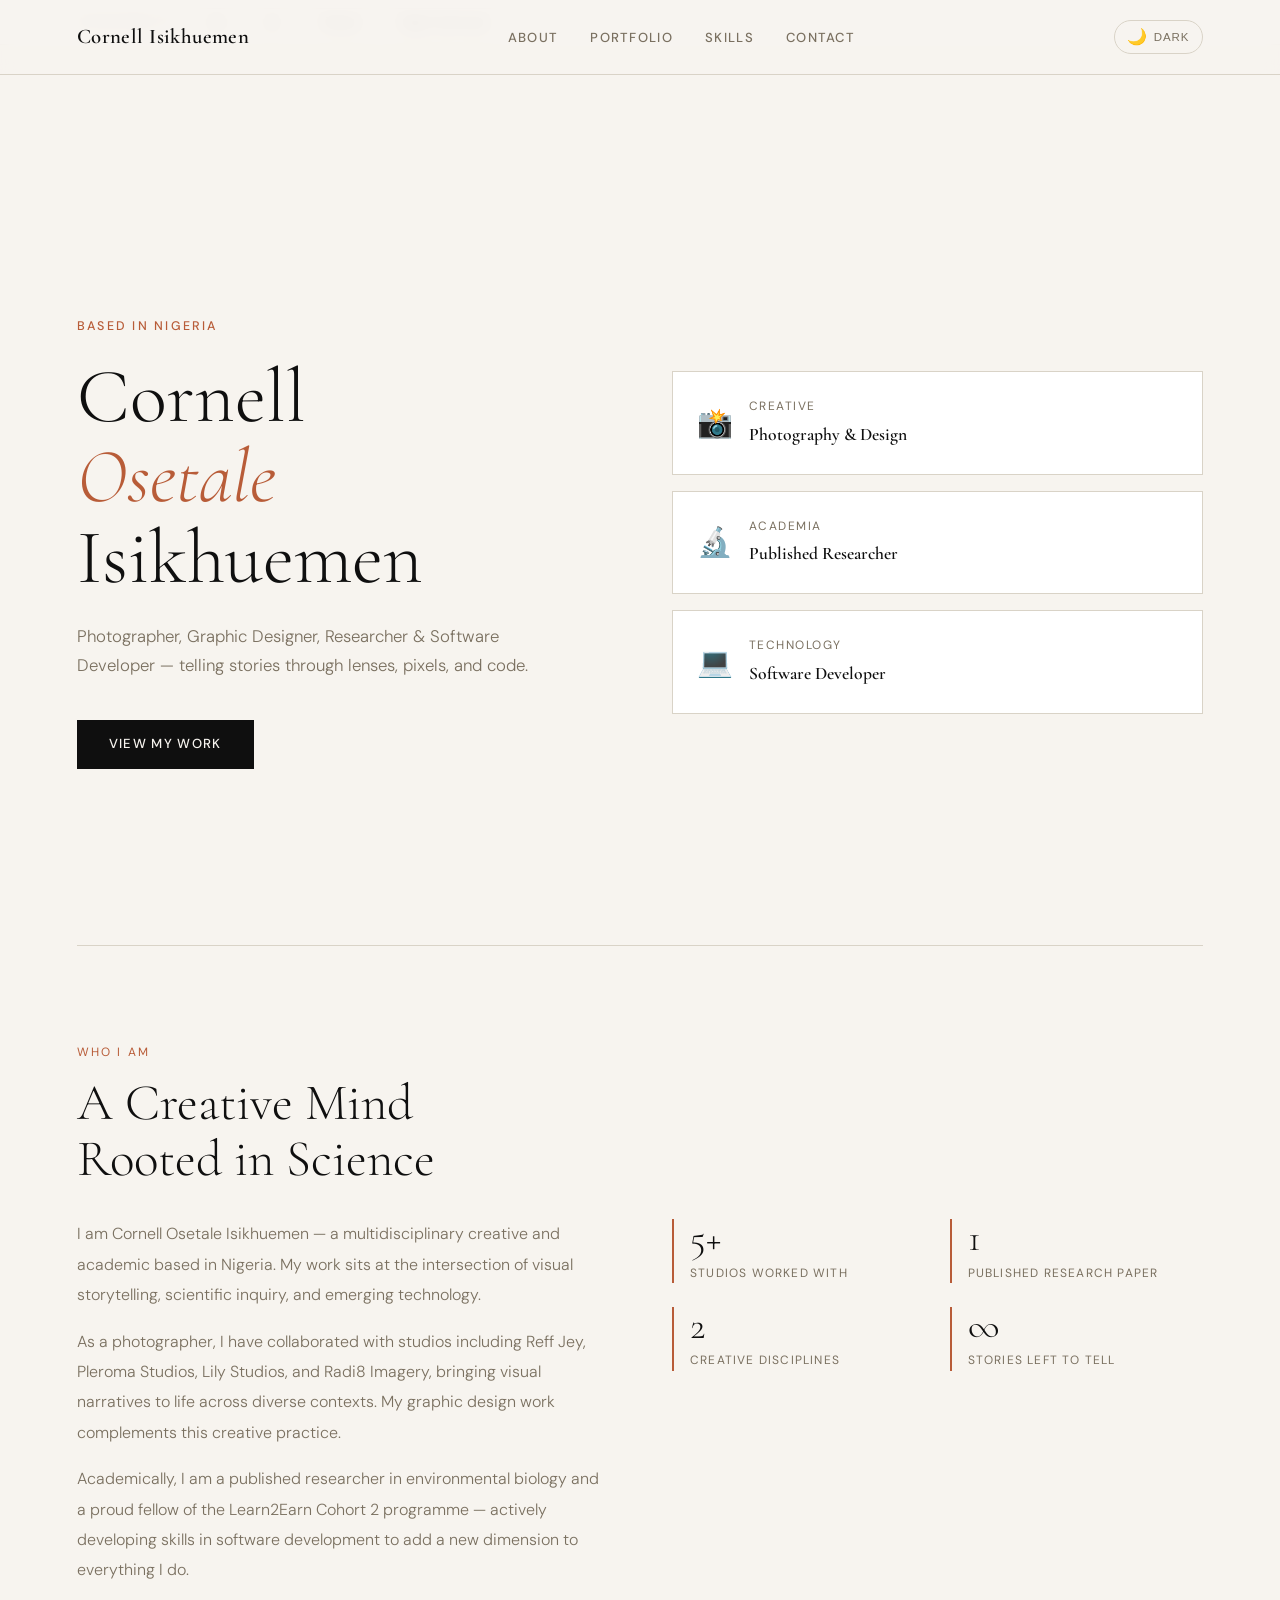
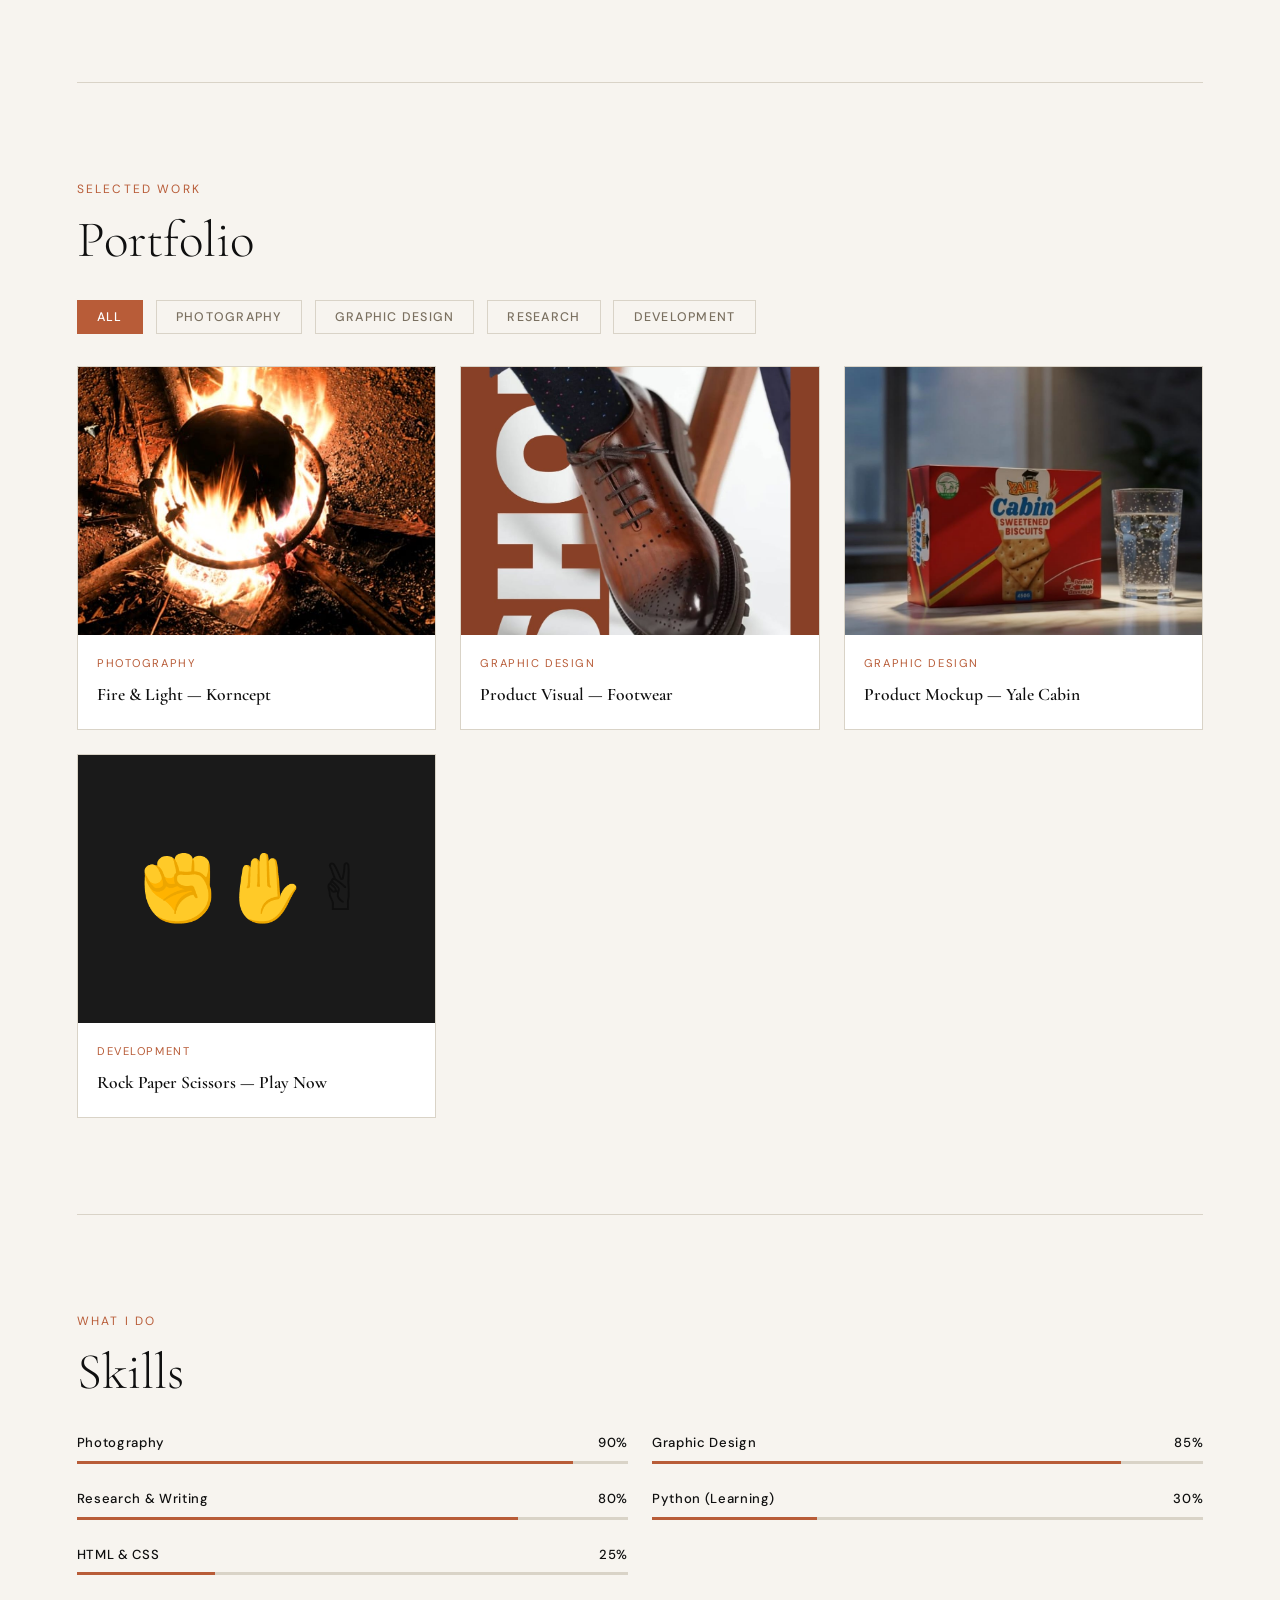
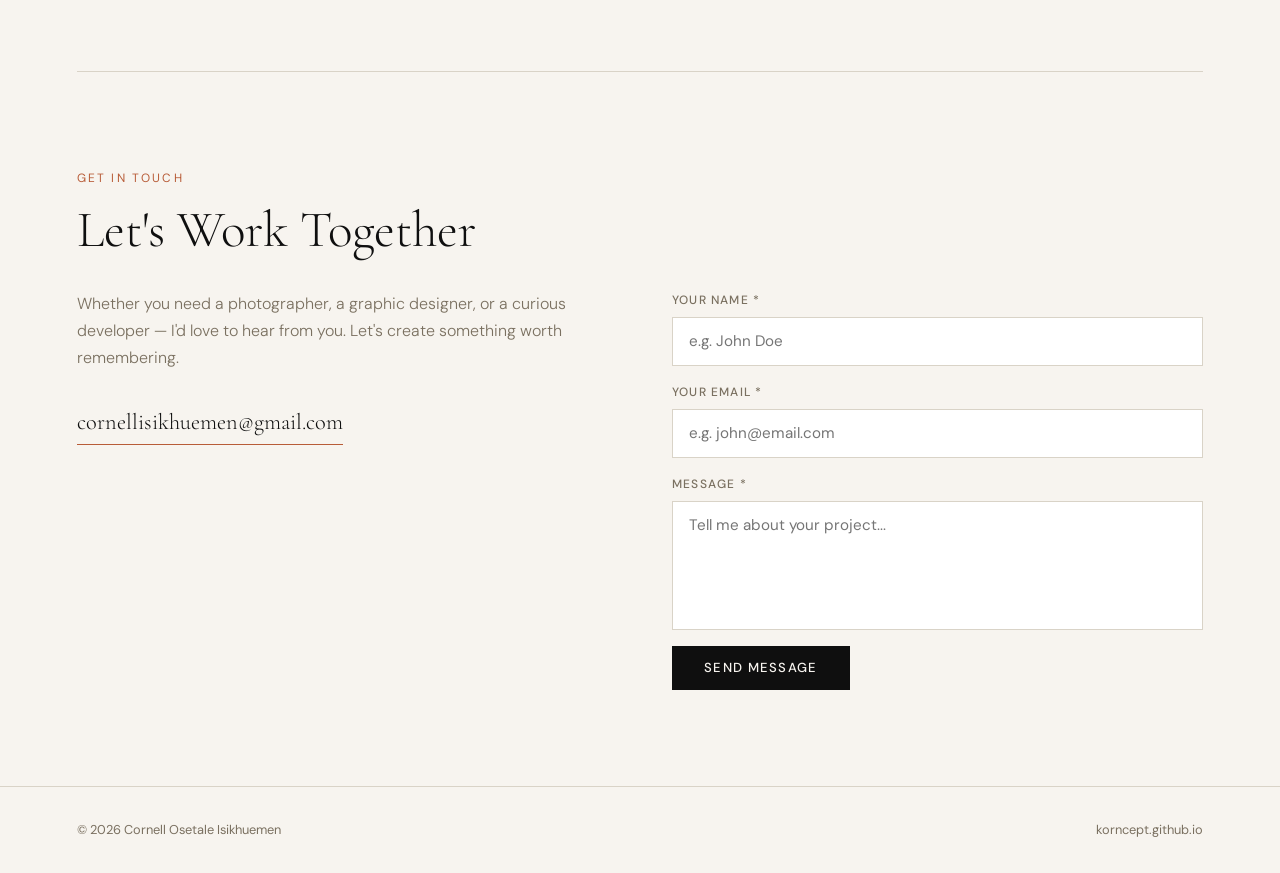
==== commit ee474dfc: "Updated Index file" ====
--- a/index.html
+++ b/index.html
@@ -773,6 +773,7 @@
         <button class="filter-btn" data-filter="photography" aria-pressed="false">Photography</button>
         <button class="filter-btn" data-filter="design" aria-pressed="false">Graphic Design</button>
         <button class="filter-btn" data-filter="research" aria-pressed="false">Research</button>
+        <button class="filter-btn" data-filter="dev" aria-pressed="false">Development</button>
       </div>
 
       <div class="portfolio-grid" role="list">
@@ -817,6 +818,18 @@
             <div class="portfolio-title">Product Mockup — Yale Cabin</div>
           </div>
         </div>
+        <a href="game.html" class="portfolio-card reveal" role="listitem" tabindex="0"
+             data-category="dev"
+             style="text-decoration:none; color: inherit;"
+             aria-label="Play Rock Paper Scissors game built with JavaScript">
+          <div class="portfolio-thumb" style="background: #1a1a1a; display:flex; align-items:center; justify-content:center;">
+            <span style="font-size:4rem; letter-spacing: 0.5rem;">✊✋✌️</span>
+          </div>
+          <div class="portfolio-info">
+            <div class="portfolio-category">Development</div>
+            <div class="portfolio-title">Rock Paper Scissors — Play Now</div>
+          </div>
+        </a>
       </div>
     </section>
 
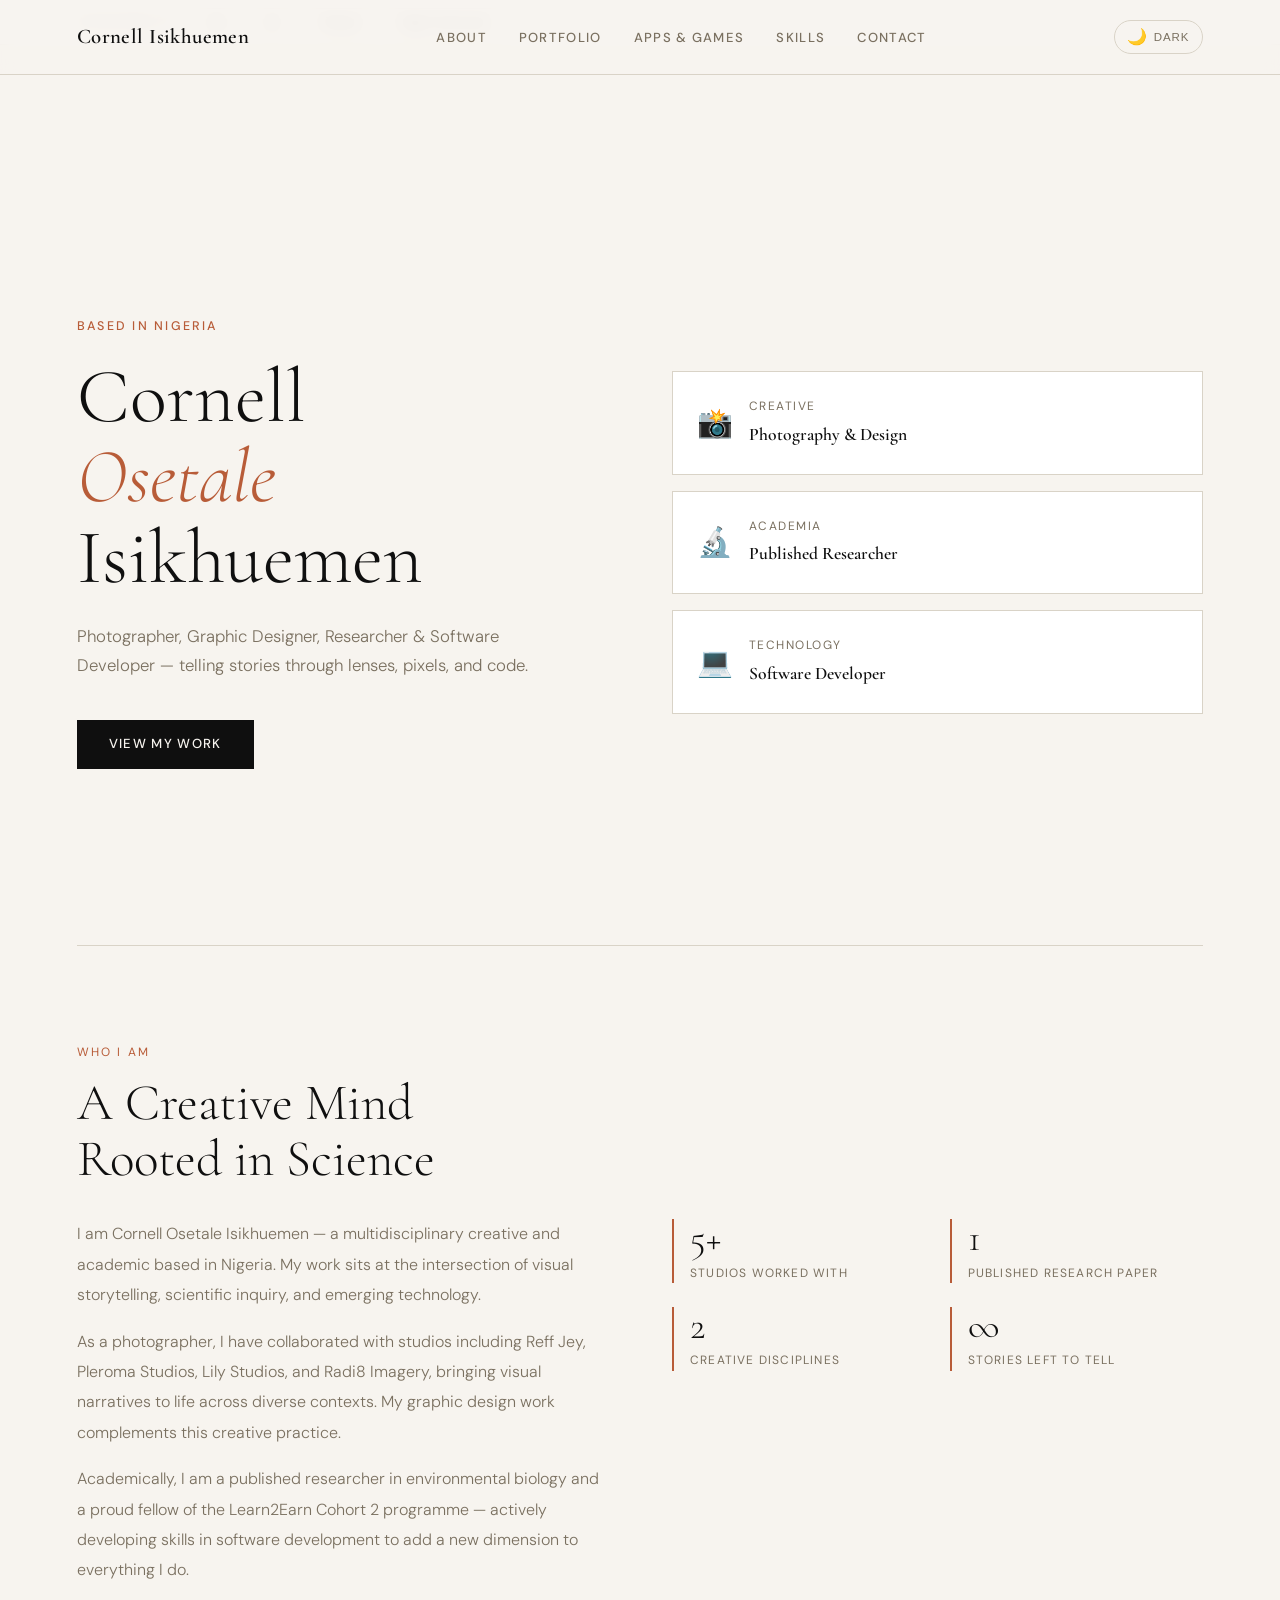
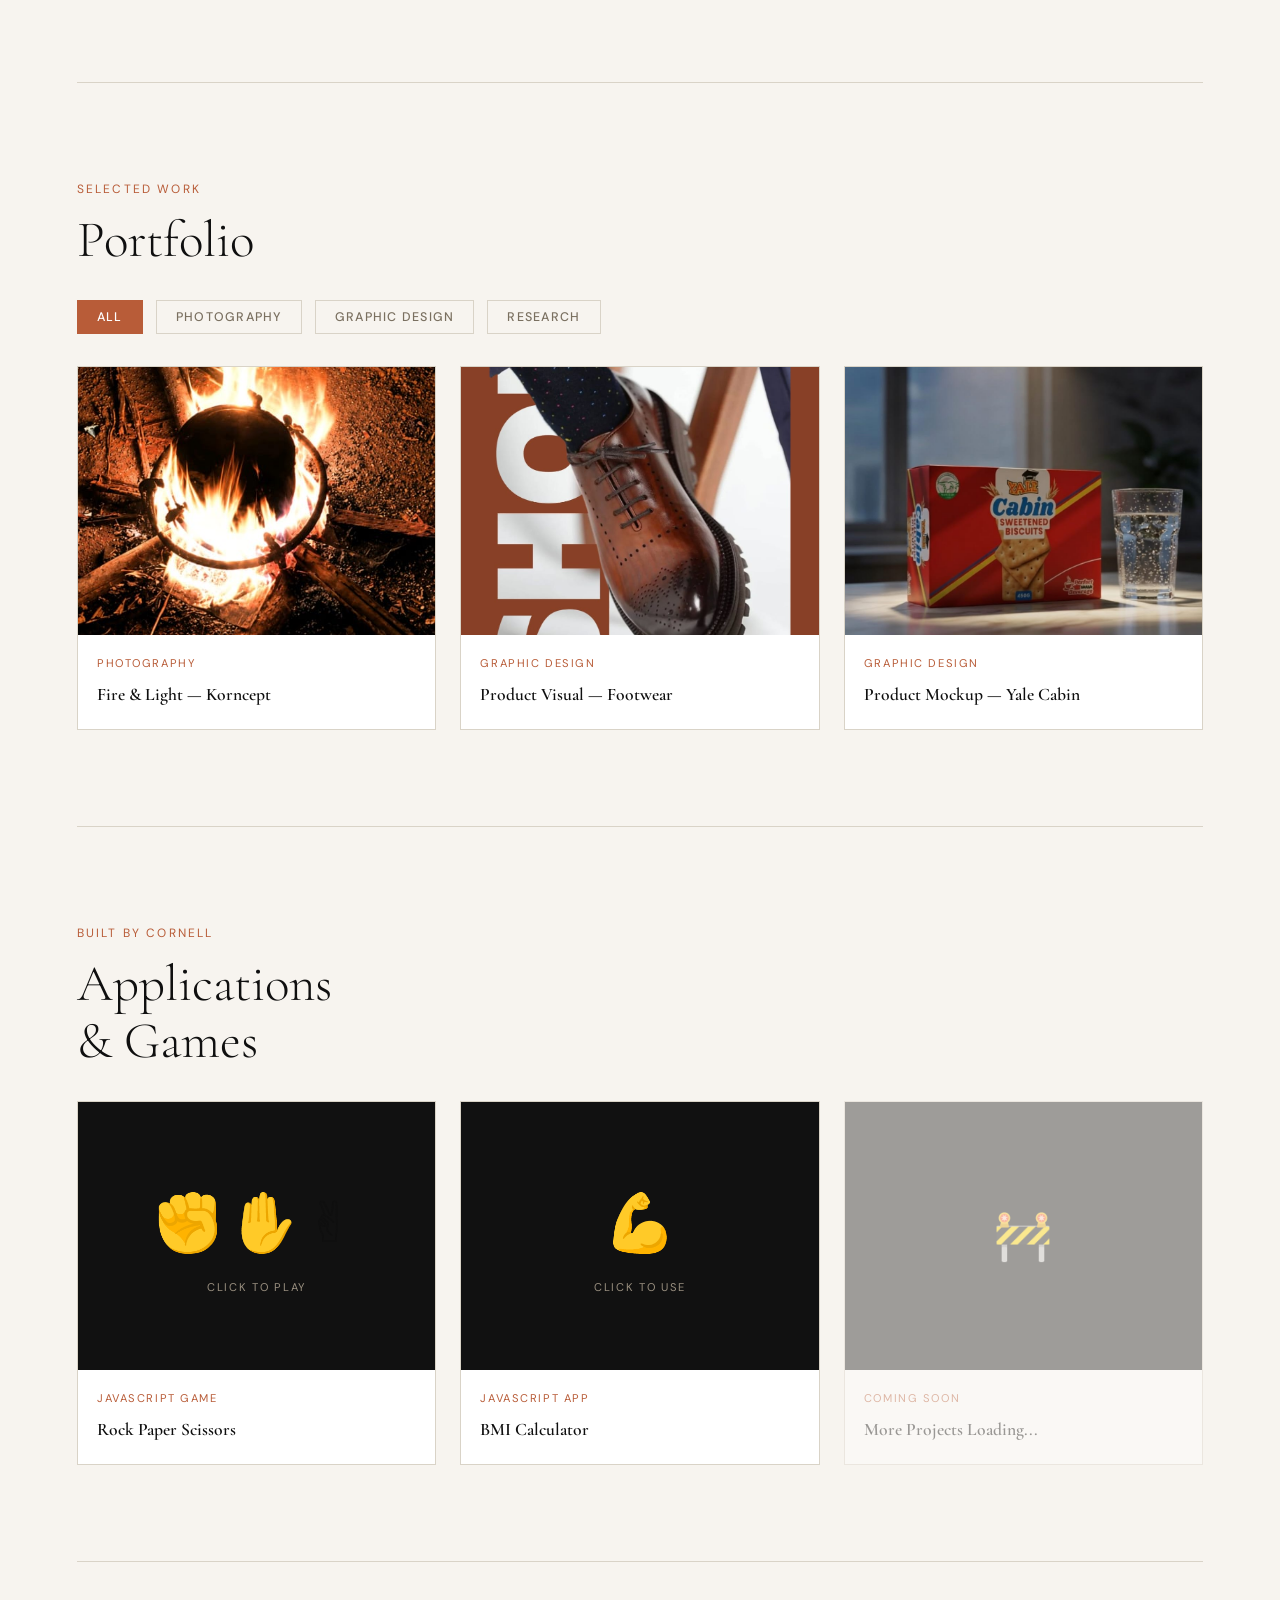
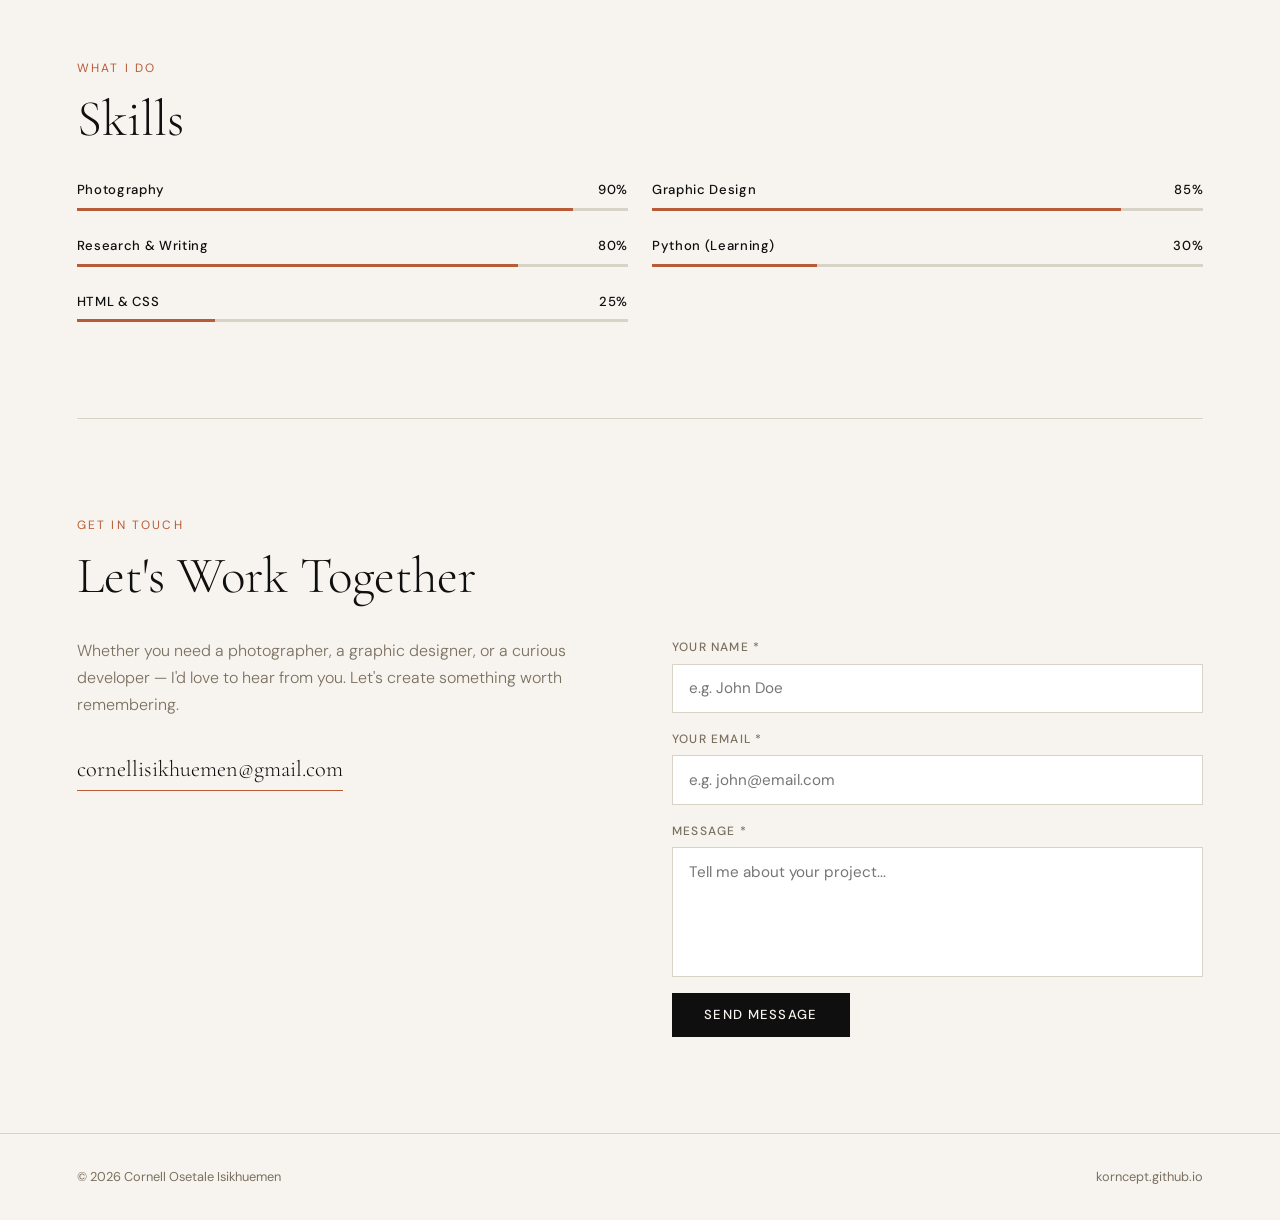
==== commit 6080a85b: "Added the updated version." ====
--- a/index.html
+++ b/index.html
@@ -668,6 +668,7 @@
     <ul class="nav-links" role="list">
       <li><a href="#about">About</a></li>
       <li><a href="#portfolio">Portfolio</a></li>
+      <li><a href="#apps">Apps & Games</a></li>
       <li><a href="#skills">Skills</a></li>
       <li><a href="#contact">Contact</a></li>
     </ul>
@@ -688,6 +689,7 @@
   <div class="mobile-menu" id="mobileMenu" role="navigation" aria-label="Mobile navigation">
     <a href="#about" onclick="closeMobileMenu()">About</a>
     <a href="#portfolio" onclick="closeMobileMenu()">Portfolio</a>
+    <a href="#apps" onclick="closeMobileMenu()">Apps & Games</a>
     <a href="#skills" onclick="closeMobileMenu()">Skills</a>
     <a href="#contact" onclick="closeMobileMenu()">Contact</a>
   </div>
@@ -773,7 +775,6 @@
         <button class="filter-btn" data-filter="photography" aria-pressed="false">Photography</button>
         <button class="filter-btn" data-filter="design" aria-pressed="false">Graphic Design</button>
         <button class="filter-btn" data-filter="research" aria-pressed="false">Research</button>
-        <button class="filter-btn" data-filter="dev" aria-pressed="false">Development</button>
       </div>
 
       <div class="portfolio-grid" role="list">
@@ -818,18 +819,55 @@
             <div class="portfolio-title">Product Mockup — Yale Cabin</div>
           </div>
         </div>
-        <a href="game.html" class="portfolio-card reveal" role="listitem" tabindex="0"
-             data-category="dev"
-             style="text-decoration:none; color: inherit;"
-             aria-label="Play Rock Paper Scissors game built with JavaScript">
-          <div class="portfolio-thumb" style="background: #1a1a1a; display:flex; align-items:center; justify-content:center;">
-            <span style="font-size:4rem; letter-spacing: 0.5rem;">✊✋✌️</span>
+      </div>
+    </section>
+
+    <hr class="divider" />
+
+    <!-- APPS & GAMES -->
+    <section id="apps" aria-labelledby="apps-title">
+      <p class="section-eyebrow reveal">Built by Cornell</p>
+      <h2 class="section-title reveal" id="apps-title">Applications<br/>&amp; Games</h2>
+
+      <div class="portfolio-grid">
+        <a href="game.html"
+           class="portfolio-card reveal"
+           style="text-decoration:none; color:inherit;"
+           aria-label="Play Rock Paper Scissors — a JavaScript game by Cornell Isikhuemen">
+          <div class="portfolio-thumb" style="background:#111; display:flex; align-items:center; justify-content:center; flex-direction:column; gap:0.5rem;">
+            <span style="font-size:3.5rem; letter-spacing:0.4rem;">✊✋✌️</span>
+            <span style="font-size:0.7rem; letter-spacing:0.15em; text-transform:uppercase; color:#9a9080;">Click to Play</span>
           </div>
           <div class="portfolio-info">
-            <div class="portfolio-category">Development</div>
-            <div class="portfolio-title">Rock Paper Scissors — Play Now</div>
+            <div class="portfolio-category">JavaScript Game</div>
+            <div class="portfolio-title">Rock Paper Scissors</div>
           </div>
         </a>
+
+        <!-- Placeholder for future apps -->
+        <a href="bmi.html"
+           class="portfolio-card reveal"
+           style="text-decoration:none; color:inherit;"
+           aria-label="Open Cornell's BMI Calculator app">
+          <div class="portfolio-thumb" style="background:#111; display:flex; align-items:center; justify-content:center; flex-direction:column; gap:0.5rem;">
+            <span style="font-size:3.5rem;">💪</span>
+            <span style="font-size:0.7rem; letter-spacing:0.15em; text-transform:uppercase; color:#9a9080;">Click to Use</span>
+          </div>
+          <div class="portfolio-info">
+            <div class="portfolio-category">JavaScript App</div>
+            <div class="portfolio-title">BMI Calculator</div>
+          </div>
+        </a>
+
+        <div class="portfolio-card reveal" style="opacity:0.4; cursor:default;" aria-label="More projects coming soon">
+          <div class="portfolio-thumb" style="background:#1a1a1a; display:flex; align-items:center; justify-content:center;">
+            <span style="font-size:3rem;">🚧</span>
+          </div>
+          <div class="portfolio-info">
+            <div class="portfolio-category">Coming Soon</div>
+            <div class="portfolio-title">More Projects Loading...</div>
+          </div>
+        </div>
       </div>
     </section>
 
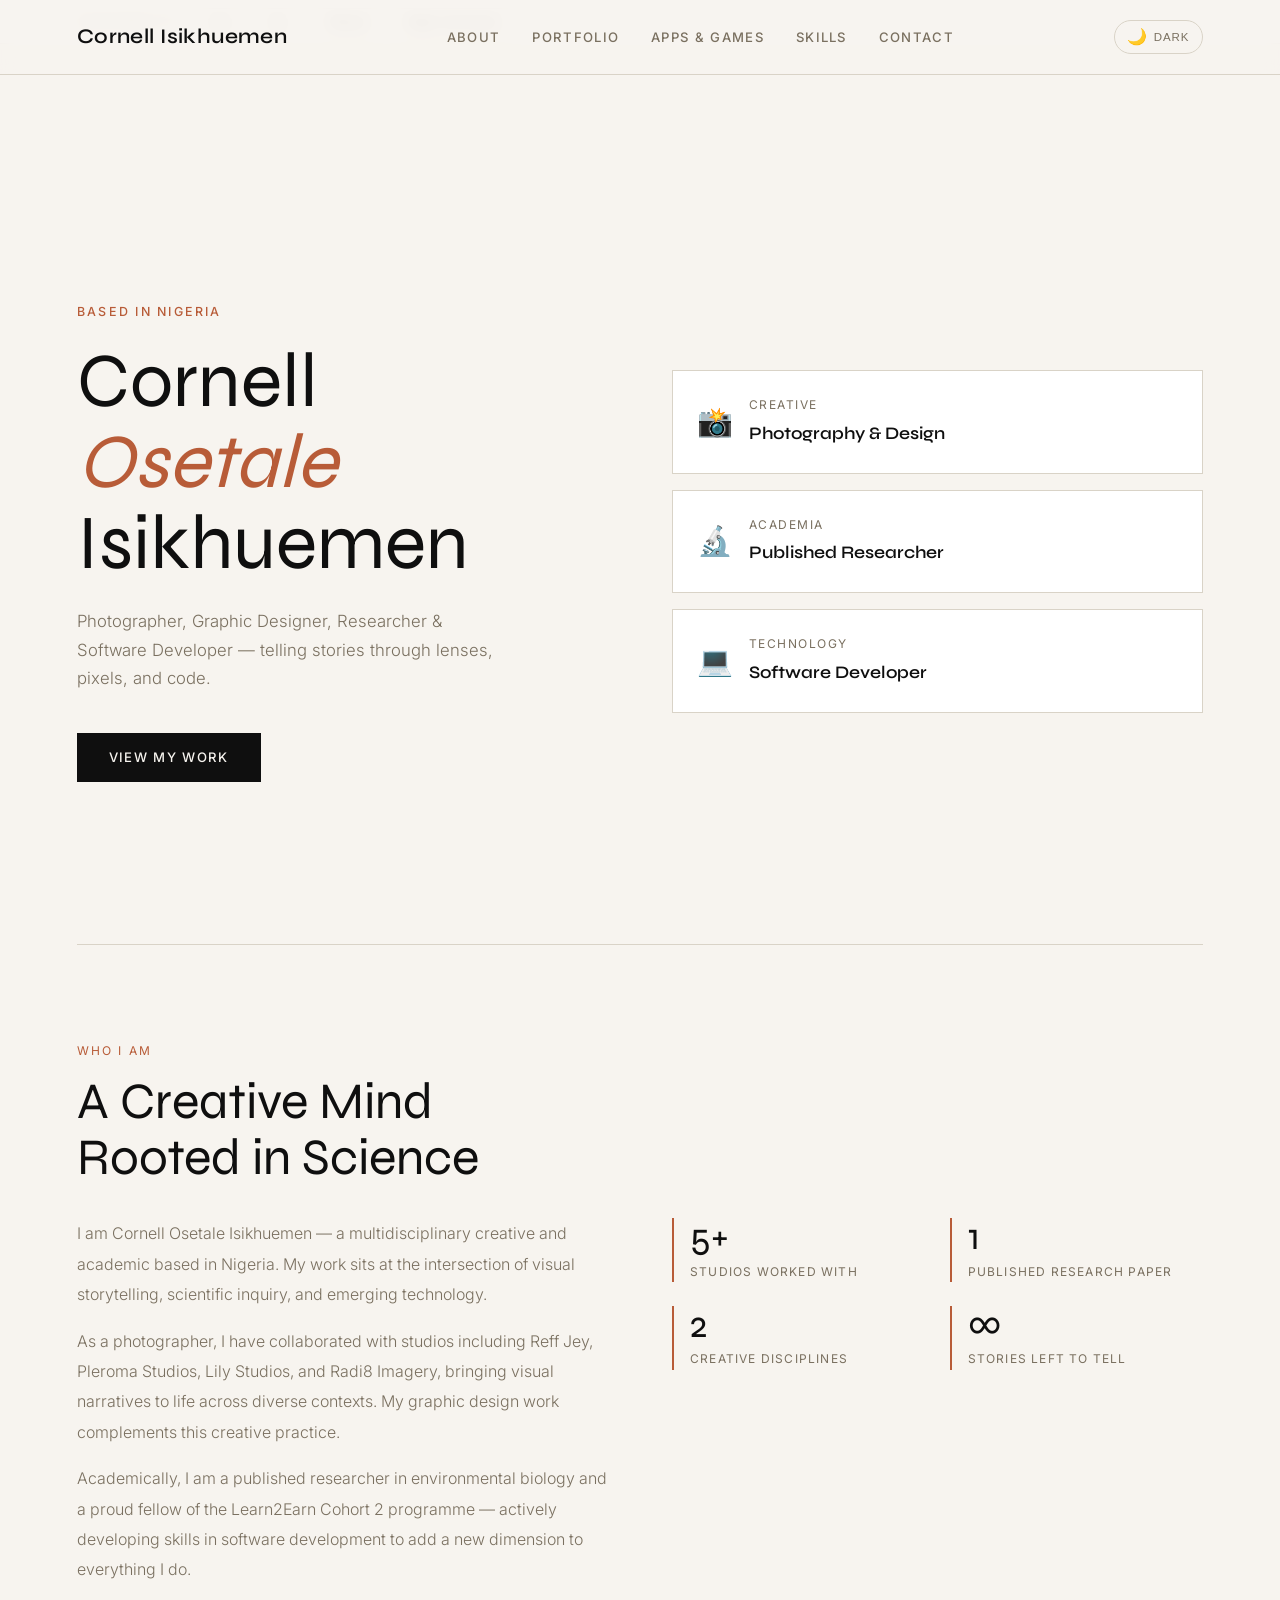
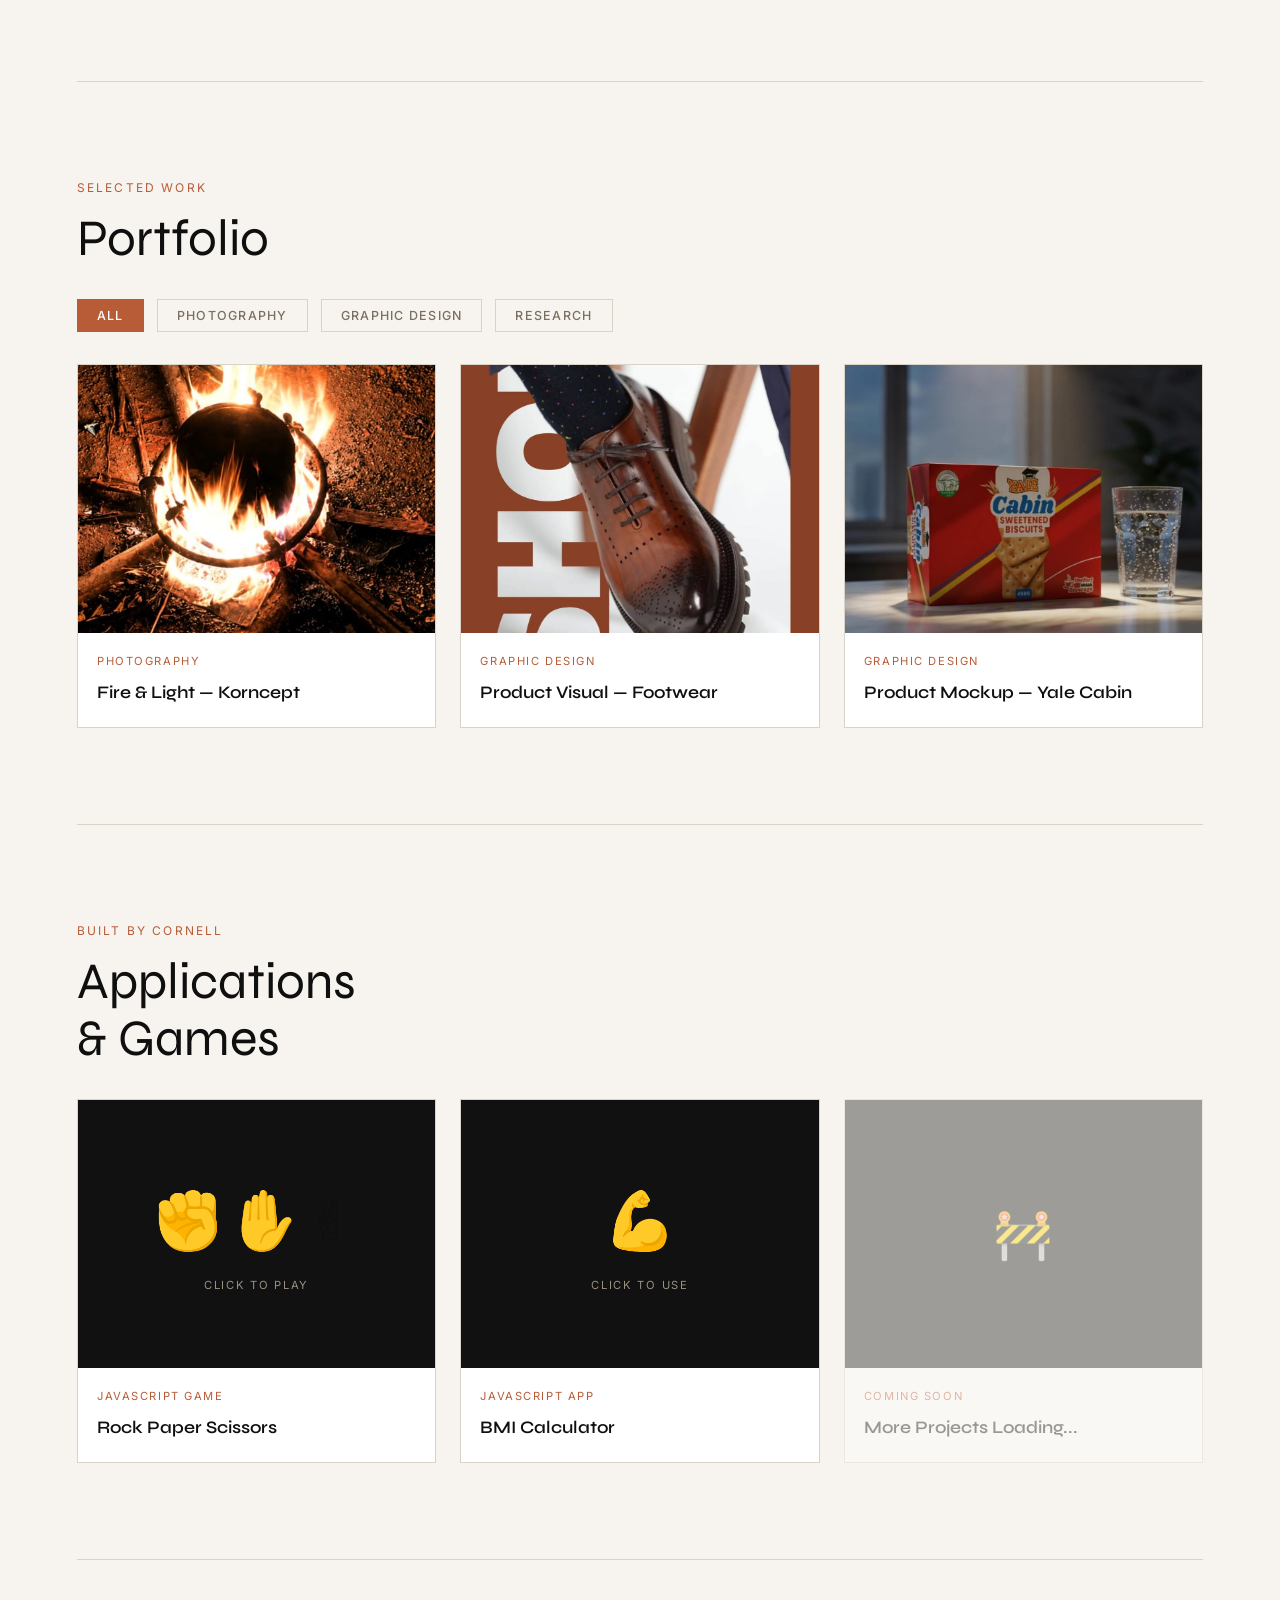
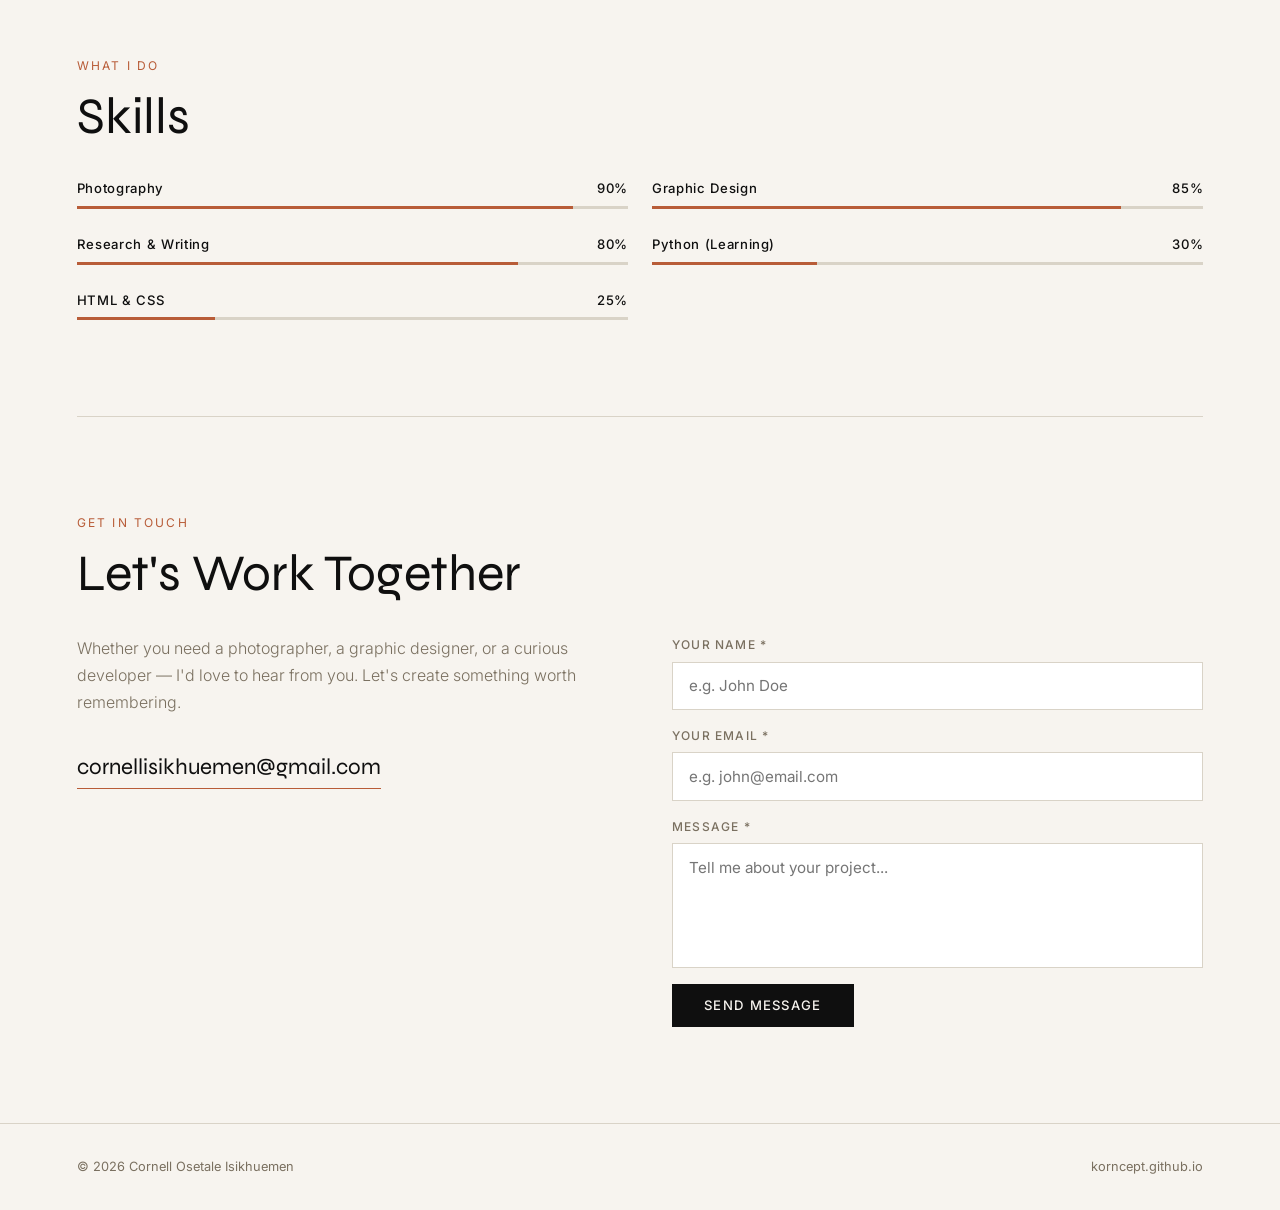
==== commit c6ec8511: "Added a menu to be able to add content ...from the website directly." ====
--- a/index.html
+++ b/index.html
@@ -41,7 +41,7 @@
   }
   </script>
 
-  <link href="https://fonts.googleapis.com/css2?family=Cormorant+Garamond:ital,wght@0,300;0,400;0,600;1,300&family=DM+Sans:wght@300;400;500&display=swap" rel="stylesheet" />
+  <link href="https://fonts.googleapis.com/css2?family=Syne:wght@400;500;600;700&family=Inter:wght@300;400;500&display=swap" rel="stylesheet" />
 
   <style>
     /* ── LIGHT THEME ── */
@@ -53,8 +53,8 @@
       --rule:       #d9d3c7;
       --card-bg:    #ffffff;
       --nav-bg:     rgba(247,244,239,0.92);
-      --display:    'Cormorant Garamond', Georgia, serif;
-      --body:       'DM Sans', system-ui, sans-serif;
+      --display:    'Syne', system-ui, sans-serif;
+      --body:       'Inter', system-ui, sans-serif;
       --font-scale: 1;
     }
 
